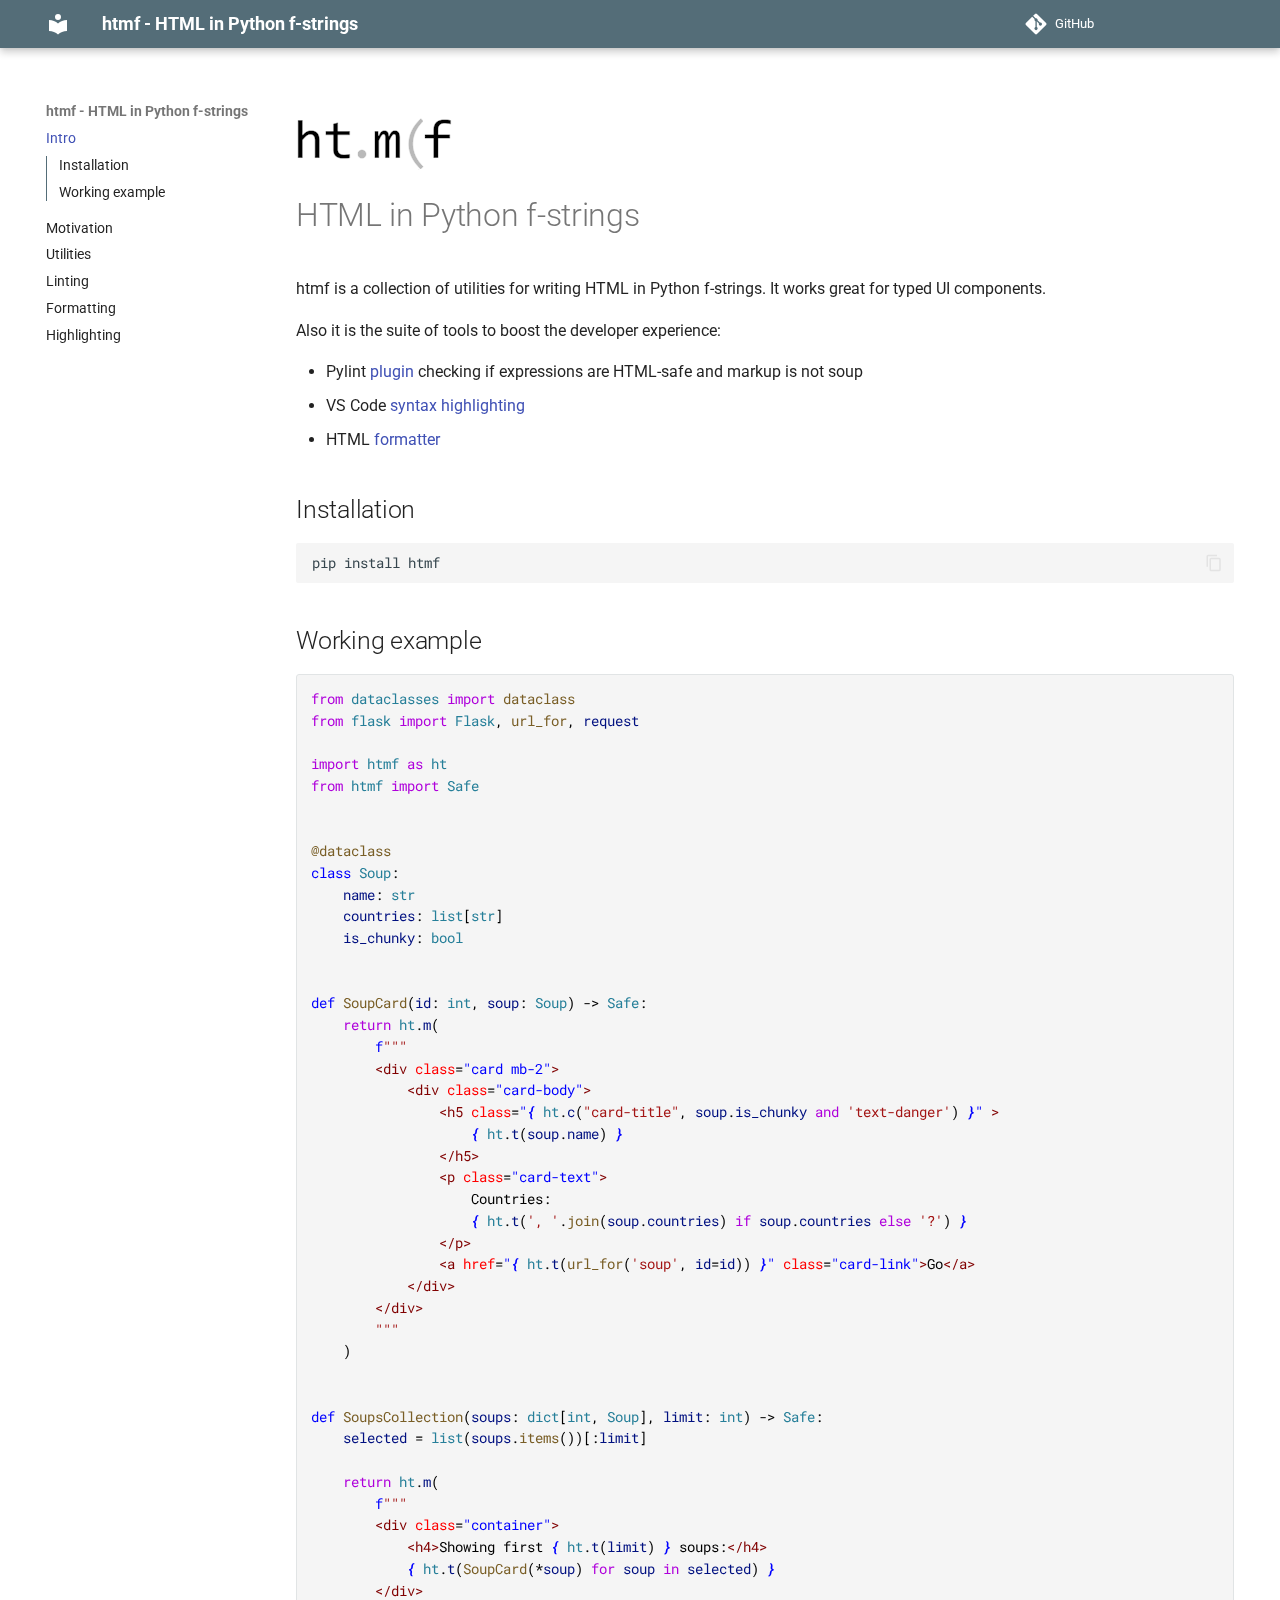
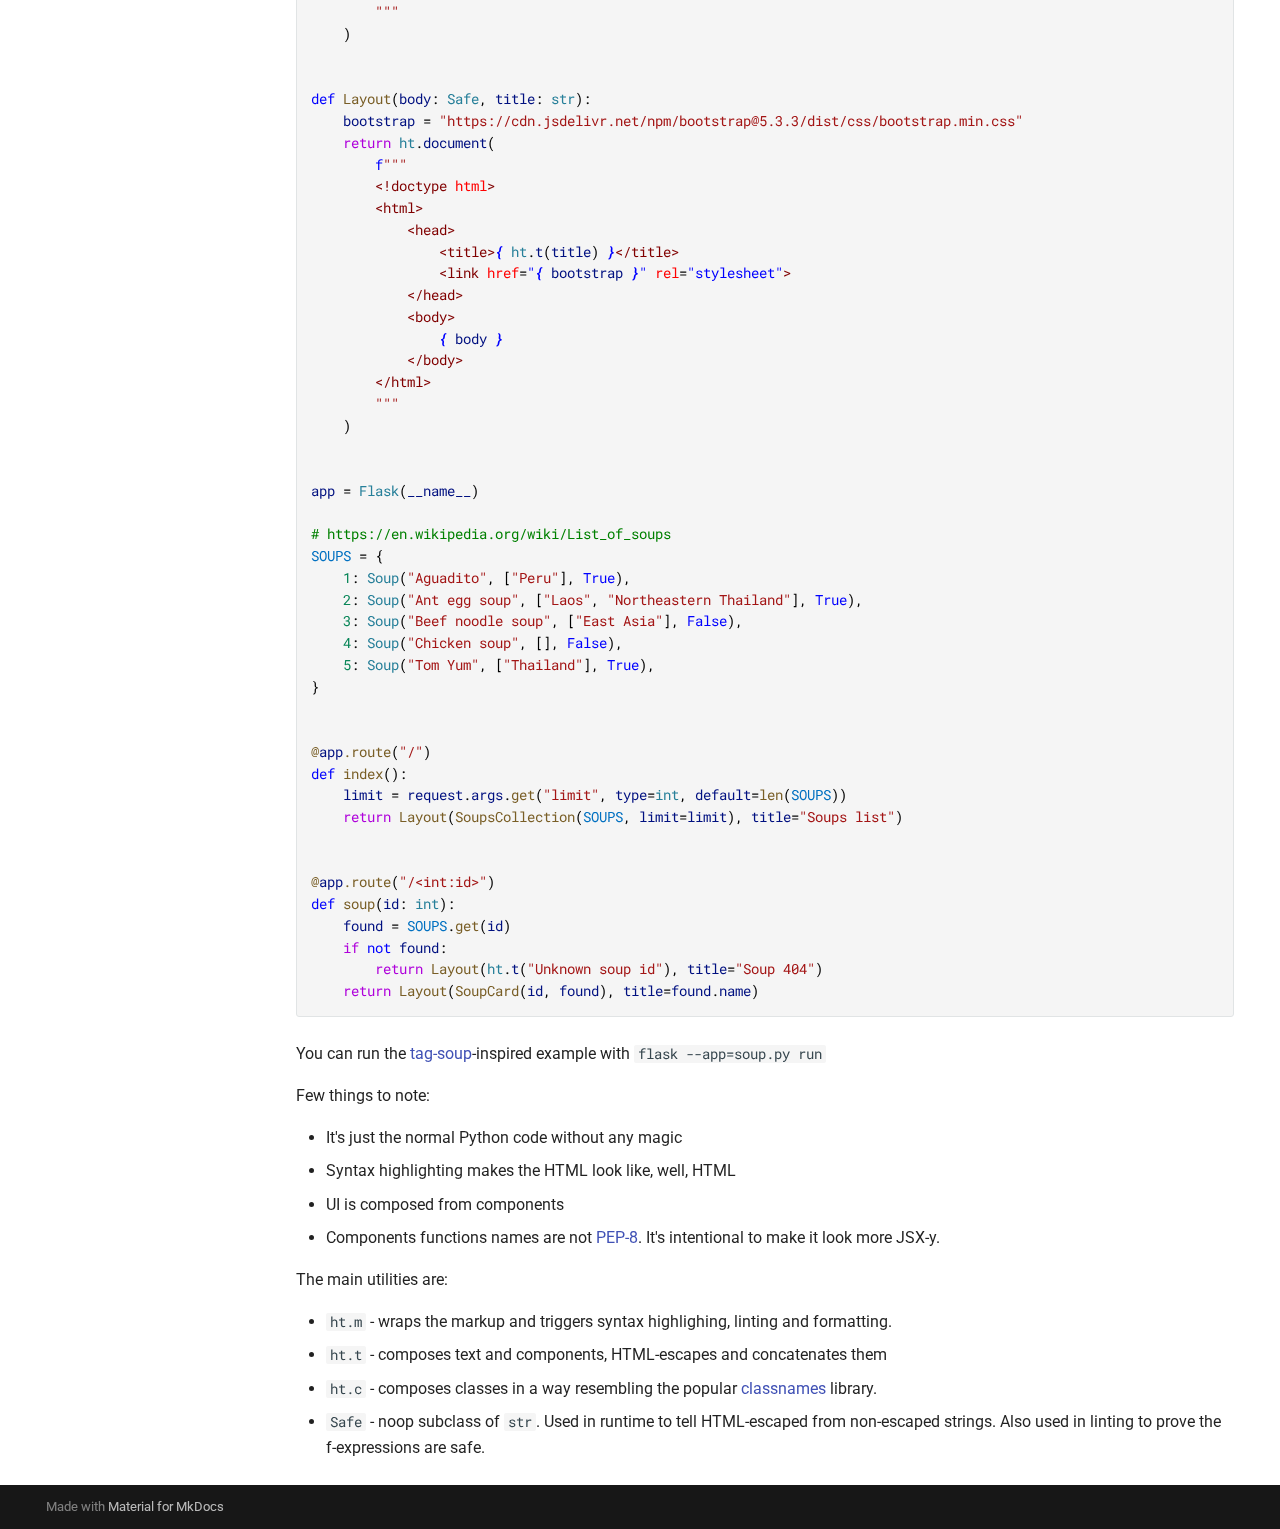
==== index.html @ 7e98bf58 "Deployed a7ae9cb with MkDocs version: 1.6.0" ====
<!doctype html>
<html lang="en" class="no-js">
  <head>
    
      <meta charset="utf-8">
      <meta name="viewport" content="width=device-width,initial-scale=1">
      
      
      
        <link rel="canonical" href="https://jkmnt.github.io/htmf/">
      
      
      
        <link rel="next" href="rant/">
      
      
      <link rel="icon" href="assets/images/favicon.png">
      <meta name="generator" content="mkdocs-1.6.0, mkdocs-material-9.5.31">
    
    
      
        <title>htmf - HTML in Python f-strings</title>
      
    
    
      <link rel="stylesheet" href="assets/stylesheets/main.3cba04c6.min.css">
      
        
        <link rel="stylesheet" href="assets/stylesheets/palette.06af60db.min.css">
      
      


    
    
      
    
    
      
        
        
        <link rel="preconnect" href="https://fonts.gstatic.com" crossorigin>
        <link rel="stylesheet" href="https://fonts.googleapis.com/css?family=Roboto:300,300i,400,400i,700,700i%7CRoboto+Mono:400,400i,700,700i&display=fallback">
        <style>:root{--md-text-font:"Roboto";--md-code-font:"Roboto Mono"}</style>
      
    
    
      <link rel="stylesheet" href="extra.css">
    
    <script>__md_scope=new URL(".",location),__md_hash=e=>[...e].reduce((e,_)=>(e<<5)-e+_.charCodeAt(0),0),__md_get=(e,_=localStorage,t=__md_scope)=>JSON.parse(_.getItem(t.pathname+"."+e)),__md_set=(e,_,t=localStorage,a=__md_scope)=>{try{t.setItem(a.pathname+"."+e,JSON.stringify(_))}catch(e){}}</script>
    
      

    
    
    
  </head>
  
  
    
    
    
    
    
    <body dir="ltr" data-md-color-scheme="default" data-md-color-primary="blue-grey" data-md-color-accent="indigo">
  
    
    <input class="md-toggle" data-md-toggle="drawer" type="checkbox" id="__drawer" autocomplete="off">
    <input class="md-toggle" data-md-toggle="search" type="checkbox" id="__search" autocomplete="off">
    <label class="md-overlay" for="__drawer"></label>
    <div data-md-component="skip">
      
        
        <a href="#html-in-python-f-strings" class="md-skip">
          Skip to content
        </a>
      
    </div>
    <div data-md-component="announce">
      
    </div>
    
    
      

  

<header class="md-header md-header--shadow" data-md-component="header">
  <nav class="md-header__inner md-grid" aria-label="Header">
    <a href="." title="htmf - HTML in Python f-strings" class="md-header__button md-logo" aria-label="htmf - HTML in Python f-strings" data-md-component="logo">
      
  
  <svg xmlns="http://www.w3.org/2000/svg" viewBox="0 0 24 24"><path d="M12 8a3 3 0 0 0 3-3 3 3 0 0 0-3-3 3 3 0 0 0-3 3 3 3 0 0 0 3 3m0 3.54C9.64 9.35 6.5 8 3 8v11c3.5 0 6.64 1.35 9 3.54 2.36-2.19 5.5-3.54 9-3.54V8c-3.5 0-6.64 1.35-9 3.54Z"/></svg>

    </a>
    <label class="md-header__button md-icon" for="__drawer">
      
      <svg xmlns="http://www.w3.org/2000/svg" viewBox="0 0 24 24"><path d="M3 6h18v2H3V6m0 5h18v2H3v-2m0 5h18v2H3v-2Z"/></svg>
    </label>
    <div class="md-header__title" data-md-component="header-title">
      <div class="md-header__ellipsis">
        <div class="md-header__topic">
          <span class="md-ellipsis">
            htmf - HTML in Python f-strings
          </span>
        </div>
        <div class="md-header__topic" data-md-component="header-topic">
          <span class="md-ellipsis">
            
              Intro
            
          </span>
        </div>
      </div>
    </div>
    
      
    
    
    
    
    
      <div class="md-header__source">
        <a href="https://github.com/jkmnt/htmf" title="Go to repository" class="md-source" data-md-component="source">
  <div class="md-source__icon md-icon">
    
    <svg xmlns="http://www.w3.org/2000/svg" viewBox="0 0 448 512"><!--! Font Awesome Free 6.6.0 by @fontawesome - https://fontawesome.com License - https://fontawesome.com/license/free (Icons: CC BY 4.0, Fonts: SIL OFL 1.1, Code: MIT License) Copyright 2024 Fonticons, Inc.--><path d="M439.55 236.05 244 40.45a28.87 28.87 0 0 0-40.81 0l-40.66 40.63 51.52 51.52c27.06-9.14 52.68 16.77 43.39 43.68l49.66 49.66c34.23-11.8 61.18 31 35.47 56.69-26.49 26.49-70.21-2.87-56-37.34L240.22 199v121.85c25.3 12.54 22.26 41.85 9.08 55a34.34 34.34 0 0 1-48.55 0c-17.57-17.6-11.07-46.91 11.25-56v-123c-20.8-8.51-24.6-30.74-18.64-45L142.57 101 8.45 235.14a28.86 28.86 0 0 0 0 40.81l195.61 195.6a28.86 28.86 0 0 0 40.8 0l194.69-194.69a28.86 28.86 0 0 0 0-40.81z"/></svg>
  </div>
  <div class="md-source__repository">
    GitHub
  </div>
</a>
      </div>
    
  </nav>
  
</header>
    
    <div class="md-container" data-md-component="container">
      
      
        
          
        
      
      <main class="md-main" data-md-component="main">
        <div class="md-main__inner md-grid">
          
            
              
              <div class="md-sidebar md-sidebar--primary" data-md-component="sidebar" data-md-type="navigation" >
                <div class="md-sidebar__scrollwrap">
                  <div class="md-sidebar__inner">
                    



  

<nav class="md-nav md-nav--primary md-nav--integrated" aria-label="Navigation" data-md-level="0">
  <label class="md-nav__title" for="__drawer">
    <a href="." title="htmf - HTML in Python f-strings" class="md-nav__button md-logo" aria-label="htmf - HTML in Python f-strings" data-md-component="logo">
      
  
  <svg xmlns="http://www.w3.org/2000/svg" viewBox="0 0 24 24"><path d="M12 8a3 3 0 0 0 3-3 3 3 0 0 0-3-3 3 3 0 0 0-3 3 3 3 0 0 0 3 3m0 3.54C9.64 9.35 6.5 8 3 8v11c3.5 0 6.64 1.35 9 3.54 2.36-2.19 5.5-3.54 9-3.54V8c-3.5 0-6.64 1.35-9 3.54Z"/></svg>

    </a>
    htmf - HTML in Python f-strings
  </label>
  
    <div class="md-nav__source">
      <a href="https://github.com/jkmnt/htmf" title="Go to repository" class="md-source" data-md-component="source">
  <div class="md-source__icon md-icon">
    
    <svg xmlns="http://www.w3.org/2000/svg" viewBox="0 0 448 512"><!--! Font Awesome Free 6.6.0 by @fontawesome - https://fontawesome.com License - https://fontawesome.com/license/free (Icons: CC BY 4.0, Fonts: SIL OFL 1.1, Code: MIT License) Copyright 2024 Fonticons, Inc.--><path d="M439.55 236.05 244 40.45a28.87 28.87 0 0 0-40.81 0l-40.66 40.63 51.52 51.52c27.06-9.14 52.68 16.77 43.39 43.68l49.66 49.66c34.23-11.8 61.18 31 35.47 56.69-26.49 26.49-70.21-2.87-56-37.34L240.22 199v121.85c25.3 12.54 22.26 41.85 9.08 55a34.34 34.34 0 0 1-48.55 0c-17.57-17.6-11.07-46.91 11.25-56v-123c-20.8-8.51-24.6-30.74-18.64-45L142.57 101 8.45 235.14a28.86 28.86 0 0 0 0 40.81l195.61 195.6a28.86 28.86 0 0 0 40.8 0l194.69-194.69a28.86 28.86 0 0 0 0-40.81z"/></svg>
  </div>
  <div class="md-source__repository">
    GitHub
  </div>
</a>
    </div>
  
  <ul class="md-nav__list" data-md-scrollfix>
    
      
      
  
  
    
  
  
  
    <li class="md-nav__item md-nav__item--active">
      
      <input class="md-nav__toggle md-toggle" type="checkbox" id="__toc">
      
      
        
      
      
        <label class="md-nav__link md-nav__link--active" for="__toc">
          
  
  <span class="md-ellipsis">
    Intro
  </span>
  

          <span class="md-nav__icon md-icon"></span>
        </label>
      
      <a href="." class="md-nav__link md-nav__link--active">
        
  
  <span class="md-ellipsis">
    Intro
  </span>
  

      </a>
      
        

<nav class="md-nav md-nav--secondary" aria-label="Table of contents">
  
  
  
    
  
  
    <label class="md-nav__title" for="__toc">
      <span class="md-nav__icon md-icon"></span>
      Table of contents
    </label>
    <ul class="md-nav__list" data-md-component="toc" data-md-scrollfix>
      
        <li class="md-nav__item">
  <a href="#installation" class="md-nav__link">
    <span class="md-ellipsis">
      Installation
    </span>
  </a>
  
</li>
      
        <li class="md-nav__item">
  <a href="#working-example" class="md-nav__link">
    <span class="md-ellipsis">
      Working example
    </span>
  </a>
  
</li>
      
    </ul>
  
</nav>
      
    </li>
  

    
      
      
  
  
  
  
    <li class="md-nav__item">
      <a href="rant/" class="md-nav__link">
        
  
  <span class="md-ellipsis">
    Motivation
  </span>
  

      </a>
    </li>
  

    
      
      
  
  
  
  
    <li class="md-nav__item">
      <a href="api/" class="md-nav__link">
        
  
  <span class="md-ellipsis">
    Utilities
  </span>
  

      </a>
    </li>
  

    
      
      
  
  
  
  
    <li class="md-nav__item">
      <a href="lint/" class="md-nav__link">
        
  
  <span class="md-ellipsis">
    Linting
  </span>
  

      </a>
    </li>
  

    
      
      
  
  
  
  
    <li class="md-nav__item">
      <a href="format/" class="md-nav__link">
        
  
  <span class="md-ellipsis">
    Formatting
  </span>
  

      </a>
    </li>
  

    
      
      
  
  
  
  
    <li class="md-nav__item">
      <a href="highlight/" class="md-nav__link">
        
  
  <span class="md-ellipsis">
    Highlighting
  </span>
  

      </a>
    </li>
  

    
  </ul>
</nav>
                  </div>
                </div>
              </div>
            
            
          
          
            <div class="md-content" data-md-component="content">
              <article class="md-content__inner md-typeset">
                
                  

  
  


<p><img alt="" src="logo_small.png" /></p>
<h1 id="html-in-python-f-strings">HTML in Python f-strings</h1>
<p>htmf is a collection of utilities for writing HTML in Python f-strings. It works great for typed UI components.</p>
<p>Also it is the suite of tools to boost the developer experience:</p>
<ul>
<li>Pylint <a href="lint/">plugin</a> checking if expressions are HTML-safe and markup is not soup</li>
<li>VS Code <a href="highlight/">syntax highlighting</a></li>
<li>HTML <a href="format/">formatter</a></li>
</ul>
<h2 id="installation">Installation</h2>
<div class="language-text copy highlight"><pre><span></span><code>pip install htmf
</code></pre></div>
<h2 id="working-example">Working example</h2>
<!--
from dataclasses import dataclass
from flask import Flask, url_for, request

import htmf as ht
from htmf import Safe


@dataclass
class Soup:
    name: str
    countries: list[str]
    is_chunky: bool


def SoupCard(id: int, soup: Soup) -> Safe:
    return ht.m(
        f"""
        <div class="card mb-2">
            <div class="card-body">
                <h5 class="{ ht.c("card-title", soup.is_chunky and 'text-danger') }" >
                    { ht.t(soup.name) }
                </h5>
                <p class="card-text">
                    Countries:
                    { ht.t(', '.join(soup.countries) if soup.countries else '?') }
                </p>
                <a href="{ ht.t(url_for('soup', id=id)) }" class="card-link">Go</a>
            </div>
        </div>
        """
    )


def SoupsCollection(soups: dict[int, Soup], limit: int) -> Safe:
    selected = list(soups.items())[:limit]

    return ht.m(
        f"""
        <div class="container">
            <h4>Showing first { ht.t(limit) } soups:</h4>
            { ht.t(SoupCard(*soup) for soup in selected) }
        </div>
        """
    )


def Layout(body: Safe, title: str):
    bootstrap = "https://cdn.jsdelivr.net/npm/bootstrap@5.3.3/dist/css/bootstrap.min.css"
    return ht.document(
        f"""
        <!doctype html>
        <html>
            <head>
                <title>{ ht.t(title) }</title>
                <link href="{ bootstrap }" rel="stylesheet">
            </head>
            <body>
                { body }
            </body>
        </html>
        """
    )


app = Flask(__name__)

# https://en.wikipedia.org/wiki/List_of_soups
SOUPS = {
    1: Soup("Aguadito", ["Peru"], True),
    2: Soup("Ant egg soup", ["Laos", "Northeastern Thailand"], True),
    3: Soup("Beef noodle soup", ["East Asia"], False),
    4: Soup("Chicken soup", [], False),
    5: Soup("Tom Yum", ["Thailand"], True),
}


@app.route("/")
def index():
    limit = request.args.get("limit", type=int, default=len(SOUPS))
    return Layout(SoupsCollection(SOUPS, limit=limit), title="Soups list")


@app.route("/<int:id>")
def soup(id: int):
    found = SOUPS.get(id)
    if not found:
        return Layout(ht.t("Unknown soup id"), title="Soup 404")
    return Layout(SoupCard(id, found), title=found.name)
     -->
<div class="htmf-code"><div><span style="color: #af00db;">from</span><span style="color: #000000;"> </span><span style="color: #267f99;">dataclasses</span><span style="color: #000000;"> </span><span style="color: #af00db;">import</span><span style="color: #000000;"> </span><span style="color: #795e26;">dataclass</span></div><div><span style="color: #af00db;">from</span><span style="color: #000000;"> </span><span style="color: #267f99;">flask</span><span style="color: #000000;"> </span><span style="color: #af00db;">import</span><span style="color: #000000;"> </span><span style="color: #267f99;">Flask</span><span style="color: #000000;">, </span><span style="color: #795e26;">url_for</span><span style="color: #000000;">, </span><span style="color: #001080;">request</span></div><br><div><span style="color: #af00db;">import</span><span style="color: #000000;"> </span><span style="color: #267f99;">htmf</span><span style="color: #000000;"> </span><span style="color: #af00db;">as</span><span style="color: #000000;"> </span><span style="color: #267f99;">ht</span></div><div><span style="color: #af00db;">from</span><span style="color: #000000;"> </span><span style="color: #267f99;">htmf</span><span style="color: #000000;"> </span><span style="color: #af00db;">import</span><span style="color: #000000;"> </span><span style="color: #267f99;">Safe</span></div><br><br><div><span style="color: #795e26;">@</span><span style="color: #795e26;">dataclass</span></div><div><span style="color: #0000ff;">class</span><span style="color: #000000;"> </span><span style="color: #267f99;">Soup</span><span style="color: #000000;">:</span></div><div><span style="color: #000000;">&nbsp; &nbsp; </span><span style="color: #001080;">name</span><span style="color: #000000;">: </span><span style="color: #267f99;">str</span></div><div><span style="color: #000000;">&nbsp; &nbsp; </span><span style="color: #001080;">countries</span><span style="color: #000000;">: </span><span style="color: #267f99;">list</span><span style="color: #000000;">[</span><span style="color: #267f99;">str</span><span style="color: #000000;">]</span></div><div><span style="color: #000000;">&nbsp; &nbsp; </span><span style="color: #001080;">is_chunky</span><span style="color: #000000;">: </span><span style="color: #267f99;">bool</span></div><br><br><div><span style="color: #0000ff;">def</span><span style="color: #000000;"> </span><span style="color: #795e26;">SoupCard</span><span style="color: #000000;">(</span><span style="color: #001080;">id</span><span style="color: #000000;">: </span><span style="color: #267f99;">int</span><span style="color: #000000;">, </span><span style="color: #001080;">soup</span><span style="color: #000000;">: </span><span style="color: #267f99;">Soup</span><span style="color: #000000;">) -&gt; </span><span style="color: #267f99;">Safe</span><span style="color: #000000;">:</span></div><div><span style="color: #000000;">&nbsp; &nbsp; </span><span style="color: #af00db;">return</span><span style="color: #000000;"> </span><span style="color: #267f99;">ht</span><span style="color: #000000;">.</span><span style="color: #001080;">m</span><span style="color: #000000;">(</span></div><div><span style="color: #000000;">&nbsp; &nbsp; &nbsp; &nbsp; </span><span style="color: #0000ff;">f</span><span style="color: #a31515;">"""</span></div><div><span style="color: #000000;">&nbsp; &nbsp; &nbsp; &nbsp; </span><span style="color: #800000;">&lt;div</span><span style="color: #000000;"> </span><span style="color: #ff0000;">class</span><span style="color: #000000;">=</span><span style="color: #0000ff;">"card mb-2"</span><span style="color: #800000;">&gt;</span></div><div><span style="color: #000000;">&nbsp; &nbsp; &nbsp; &nbsp; &nbsp; &nbsp; </span><span style="color: #800000;">&lt;div</span><span style="color: #000000;"> </span><span style="color: #ff0000;">class</span><span style="color: #000000;">=</span><span style="color: #0000ff;">"card-body"</span><span style="color: #800000;">&gt;</span></div><div><span style="color: #000000;">&nbsp; &nbsp; &nbsp; &nbsp; &nbsp; &nbsp; &nbsp; &nbsp; </span><span style="color: #800000;">&lt;h5</span><span style="color: #000000;"> </span><span style="color: #ff0000;">class</span><span style="color: #000000;">=</span><span style="color: #0000ff;">"</span><span style="color: #0000ff;font-style: italic;font-weight: bold;">{</span><span style="color: #000000;"> </span><span style="color: #267f99;">ht</span><span style="color: #000000;">.</span><span style="color: #001080;">c</span><span style="color: #000000;">(</span><span style="color: #a31515;">"card-title"</span><span style="color: #000000;">, </span><span style="color: #001080;">soup</span><span style="color: #000000;">.</span><span style="color: #001080;">is_chunky</span><span style="color: #000000;"> </span><span style="color: #af00db;">and</span><span style="color: #000000;"> </span><span style="color: #a31515;">'text-danger'</span><span style="color: #000000;">) </span><span style="color: #0000ff;font-style: italic;font-weight: bold;">}</span><span style="color: #0000ff;">"</span><span style="color: #000000;"> </span><span style="color: #800000;">&gt;</span></div><div><span style="color: #000000;">&nbsp; &nbsp; &nbsp; &nbsp; &nbsp; &nbsp; &nbsp; &nbsp; &nbsp; &nbsp; </span><span style="color: #0000ff;font-style: italic;font-weight: bold;">{</span><span style="color: #000000;"> </span><span style="color: #267f99;">ht</span><span style="color: #000000;">.</span><span style="color: #001080;">t</span><span style="color: #000000;">(</span><span style="color: #001080;">soup</span><span style="color: #000000;">.</span><span style="color: #001080;">name</span><span style="color: #000000;">) </span><span style="color: #0000ff;font-style: italic;font-weight: bold;">}</span></div><div><span style="color: #000000;">&nbsp; &nbsp; &nbsp; &nbsp; &nbsp; &nbsp; &nbsp; &nbsp; </span><span style="color: #800000;">&lt;/h5&gt;</span></div><div><span style="color: #000000;">&nbsp; &nbsp; &nbsp; &nbsp; &nbsp; &nbsp; &nbsp; &nbsp; </span><span style="color: #800000;">&lt;p</span><span style="color: #000000;"> </span><span style="color: #ff0000;">class</span><span style="color: #000000;">=</span><span style="color: #0000ff;">"card-text"</span><span style="color: #800000;">&gt;</span></div><div><span style="color: #000000;">&nbsp; &nbsp; &nbsp; &nbsp; &nbsp; &nbsp; &nbsp; &nbsp; &nbsp; &nbsp; Countries:</span></div><div><span style="color: #000000;">&nbsp; &nbsp; &nbsp; &nbsp; &nbsp; &nbsp; &nbsp; &nbsp; &nbsp; &nbsp; </span><span style="color: #0000ff;font-style: italic;font-weight: bold;">{</span><span style="color: #000000;"> </span><span style="color: #267f99;">ht</span><span style="color: #000000;">.</span><span style="color: #001080;">t</span><span style="color: #000000;">(</span><span style="color: #a31515;">', '</span><span style="color: #000000;">.</span><span style="color: #795e26;">join</span><span style="color: #000000;">(</span><span style="color: #001080;">soup</span><span style="color: #000000;">.</span><span style="color: #001080;">countries</span><span style="color: #000000;">) </span><span style="color: #af00db;">if</span><span style="color: #000000;"> </span><span style="color: #001080;">soup</span><span style="color: #000000;">.</span><span style="color: #001080;">countries</span><span style="color: #000000;"> </span><span style="color: #af00db;">else</span><span style="color: #000000;"> </span><span style="color: #a31515;">'?'</span><span style="color: #000000;">) </span><span style="color: #0000ff;font-style: italic;font-weight: bold;">}</span></div><div><span style="color: #000000;">&nbsp; &nbsp; &nbsp; &nbsp; &nbsp; &nbsp; &nbsp; &nbsp; </span><span style="color: #800000;">&lt;/p&gt;</span></div><div><span style="color: #000000;">&nbsp; &nbsp; &nbsp; &nbsp; &nbsp; &nbsp; &nbsp; &nbsp; </span><span style="color: #800000;">&lt;a</span><span style="color: #000000;"> </span><span style="color: #ff0000;">href</span><span style="color: #000000;">=</span><span style="color: #0000ff;">"</span><span style="color: #0000ff;font-style: italic;font-weight: bold;">{</span><span style="color: #000000;"> </span><span style="color: #267f99;">ht</span><span style="color: #000000;">.</span><span style="color: #001080;">t</span><span style="color: #000000;">(</span><span style="color: #795e26;">url_for</span><span style="color: #000000;">(</span><span style="color: #a31515;">'soup'</span><span style="color: #000000;">, </span><span style="color: #001080;">id</span><span style="color: #000000;">=</span><span style="color: #001080;">id</span><span style="color: #000000;">)) </span><span style="color: #0000ff;font-style: italic;font-weight: bold;">}</span><span style="color: #0000ff;">"</span><span style="color: #000000;"> </span><span style="color: #ff0000;">class</span><span style="color: #000000;">=</span><span style="color: #0000ff;">"card-link"</span><span style="color: #800000;">&gt;</span><span style="color: #000000;">Go</span><span style="color: #800000;">&lt;/a&gt;</span></div><div><span style="color: #000000;">&nbsp; &nbsp; &nbsp; &nbsp; &nbsp; &nbsp; </span><span style="color: #800000;">&lt;/div&gt;</span></div><div><span style="color: #000000;">&nbsp; &nbsp; &nbsp; &nbsp; </span><span style="color: #800000;">&lt;/div&gt;</span></div><div><span style="color: #000000;">&nbsp; &nbsp; &nbsp; &nbsp; </span><span style="color: #a31515;">"""</span></div><div><span style="color: #000000;">&nbsp; &nbsp; )</span></div><br><br><div><span style="color: #0000ff;">def</span><span style="color: #000000;"> </span><span style="color: #795e26;">SoupsCollection</span><span style="color: #000000;">(</span><span style="color: #001080;">soups</span><span style="color: #000000;">: </span><span style="color: #267f99;">dict</span><span style="color: #000000;">[</span><span style="color: #267f99;">int</span><span style="color: #000000;">, </span><span style="color: #267f99;">Soup</span><span style="color: #000000;">], </span><span style="color: #001080;">limit</span><span style="color: #000000;">: </span><span style="color: #267f99;">int</span><span style="color: #000000;">) -&gt; </span><span style="color: #267f99;">Safe</span><span style="color: #000000;">:</span></div><div><span style="color: #000000;">&nbsp; &nbsp; </span><span style="color: #001080;">selected</span><span style="color: #000000;"> = </span><span style="color: #267f99;">list</span><span style="color: #000000;">(</span><span style="color: #001080;">soups</span><span style="color: #000000;">.</span><span style="color: #795e26;">items</span><span style="color: #000000;">())[:</span><span style="color: #001080;">limit</span><span style="color: #000000;">]</span></div><br><div><span style="color: #000000;">&nbsp; &nbsp; </span><span style="color: #af00db;">return</span><span style="color: #000000;"> </span><span style="color: #267f99;">ht</span><span style="color: #000000;">.</span><span style="color: #001080;">m</span><span style="color: #000000;">(</span></div><div><span style="color: #000000;">&nbsp; &nbsp; &nbsp; &nbsp; </span><span style="color: #0000ff;">f</span><span style="color: #a31515;">"""</span></div><div><span style="color: #000000;">&nbsp; &nbsp; &nbsp; &nbsp; </span><span style="color: #800000;">&lt;div</span><span style="color: #000000;"> </span><span style="color: #ff0000;">class</span><span style="color: #000000;">=</span><span style="color: #0000ff;">"container"</span><span style="color: #800000;">&gt;</span></div><div><span style="color: #000000;">&nbsp; &nbsp; &nbsp; &nbsp; &nbsp; &nbsp; </span><span style="color: #800000;">&lt;h4&gt;</span><span style="color: #000000;">Showing first </span><span style="color: #0000ff;font-style: italic;font-weight: bold;">{</span><span style="color: #000000;"> </span><span style="color: #267f99;">ht</span><span style="color: #000000;">.</span><span style="color: #001080;">t</span><span style="color: #000000;">(</span><span style="color: #001080;">limit</span><span style="color: #000000;">) </span><span style="color: #0000ff;font-style: italic;font-weight: bold;">}</span><span style="color: #000000;"> soups:</span><span style="color: #800000;">&lt;/h4&gt;</span></div><div><span style="color: #000000;">&nbsp; &nbsp; &nbsp; &nbsp; &nbsp; &nbsp; </span><span style="color: #0000ff;font-style: italic;font-weight: bold;">{</span><span style="color: #000000;"> </span><span style="color: #267f99;">ht</span><span style="color: #000000;">.</span><span style="color: #001080;">t</span><span style="color: #000000;">(</span><span style="color: #795e26;">SoupCard</span><span style="color: #000000;">(*</span><span style="color: #001080;">soup</span><span style="color: #000000;">) </span><span style="color: #af00db;">for</span><span style="color: #000000;"> </span><span style="color: #001080;">soup</span><span style="color: #000000;"> </span><span style="color: #af00db;">in</span><span style="color: #000000;"> </span><span style="color: #001080;">selected</span><span style="color: #000000;">) </span><span style="color: #0000ff;font-style: italic;font-weight: bold;">}</span></div><div><span style="color: #000000;">&nbsp; &nbsp; &nbsp; &nbsp; </span><span style="color: #800000;">&lt;/div&gt;</span></div><div><span style="color: #000000;">&nbsp; &nbsp; &nbsp; &nbsp; </span><span style="color: #a31515;">"""</span></div><div><span style="color: #000000;">&nbsp; &nbsp; )</span></div><br><br><div><span style="color: #0000ff;">def</span><span style="color: #000000;"> </span><span style="color: #795e26;">Layout</span><span style="color: #000000;">(</span><span style="color: #001080;">body</span><span style="color: #000000;">: </span><span style="color: #267f99;">Safe</span><span style="color: #000000;">, </span><span style="color: #001080;">title</span><span style="color: #000000;">: </span><span style="color: #267f99;">str</span><span style="color: #000000;">):</span></div><div><span style="color: #000000;">&nbsp; &nbsp; </span><span style="color: #001080;">bootstrap</span><span style="color: #000000;"> = </span><span style="color: #a31515;">"https://cdn.jsdelivr.net/npm/bootstrap@5.3.3/dist/css/bootstrap.min.css"</span></div><div><span style="color: #000000;">&nbsp; &nbsp; </span><span style="color: #af00db;">return</span><span style="color: #000000;"> </span><span style="color: #267f99;">ht</span><span style="color: #000000;">.</span><span style="color: #001080;">document</span><span style="color: #000000;">(</span></div><div><span style="color: #000000;">&nbsp; &nbsp; &nbsp; &nbsp; </span><span style="color: #0000ff;">f</span><span style="color: #a31515;">"""</span></div><div><span style="color: #000000;">&nbsp; &nbsp; &nbsp; &nbsp; </span><span style="color: #800000;">&lt;!doctype</span><span style="color: #000000;"> </span><span style="color: #ff0000;">html</span><span style="color: #800000;">&gt;</span></div><div><span style="color: #000000;">&nbsp; &nbsp; &nbsp; &nbsp; </span><span style="color: #800000;">&lt;html&gt;</span></div><div><span style="color: #000000;">&nbsp; &nbsp; &nbsp; &nbsp; &nbsp; &nbsp; </span><span style="color: #800000;">&lt;head&gt;</span></div><div><span style="color: #000000;">&nbsp; &nbsp; &nbsp; &nbsp; &nbsp; &nbsp; &nbsp; &nbsp; </span><span style="color: #800000;">&lt;title&gt;</span><span style="color: #0000ff;font-style: italic;font-weight: bold;">{</span><span style="color: #000000;"> </span><span style="color: #267f99;">ht</span><span style="color: #000000;">.</span><span style="color: #001080;">t</span><span style="color: #000000;">(</span><span style="color: #001080;">title</span><span style="color: #000000;">) </span><span style="color: #0000ff;font-style: italic;font-weight: bold;">}</span><span style="color: #800000;">&lt;/title&gt;</span></div><div><span style="color: #000000;">&nbsp; &nbsp; &nbsp; &nbsp; &nbsp; &nbsp; &nbsp; &nbsp; </span><span style="color: #800000;">&lt;link</span><span style="color: #000000;"> </span><span style="color: #ff0000;">href</span><span style="color: #000000;">=</span><span style="color: #0000ff;">"</span><span style="color: #0000ff;font-style: italic;font-weight: bold;">{</span><span style="color: #000000;"> </span><span style="color: #001080;">bootstrap</span><span style="color: #000000;"> </span><span style="color: #0000ff;font-style: italic;font-weight: bold;">}</span><span style="color: #0000ff;">"</span><span style="color: #000000;"> </span><span style="color: #ff0000;">rel</span><span style="color: #000000;">=</span><span style="color: #0000ff;">"stylesheet"</span><span style="color: #800000;">&gt;</span></div><div><span style="color: #000000;">&nbsp; &nbsp; &nbsp; &nbsp; &nbsp; &nbsp; </span><span style="color: #800000;">&lt;/head&gt;</span></div><div><span style="color: #000000;">&nbsp; &nbsp; &nbsp; &nbsp; &nbsp; &nbsp; </span><span style="color: #800000;">&lt;body&gt;</span></div><div><span style="color: #000000;">&nbsp; &nbsp; &nbsp; &nbsp; &nbsp; &nbsp; &nbsp; &nbsp; </span><span style="color: #0000ff;font-style: italic;font-weight: bold;">{</span><span style="color: #000000;"> </span><span style="color: #001080;">body</span><span style="color: #000000;"> </span><span style="color: #0000ff;font-style: italic;font-weight: bold;">}</span></div><div><span style="color: #000000;">&nbsp; &nbsp; &nbsp; &nbsp; &nbsp; &nbsp; </span><span style="color: #800000;">&lt;/body&gt;</span></div><div><span style="color: #000000;">&nbsp; &nbsp; &nbsp; &nbsp; </span><span style="color: #800000;">&lt;/html&gt;</span></div><div><span style="color: #000000;">&nbsp; &nbsp; &nbsp; &nbsp; </span><span style="color: #a31515;">"""</span></div><div><span style="color: #000000;">&nbsp; &nbsp; )</span></div><br><br><div><span style="color: #001080;">app</span><span style="color: #000000;"> = </span><span style="color: #267f99;">Flask</span><span style="color: #000000;">(</span><span style="color: #001080;">__name__</span><span style="color: #000000;">)</span></div><br><div><span style="color: #008000;"># https://en.wikipedia.org/wiki/List_of_soups</span></div><div><span style="color: #0070c1;">SOUPS</span><span style="color: #000000;"> = {</span></div><div><span style="color: #000000;">&nbsp; &nbsp; </span><span style="color: #098658;">1</span><span style="color: #000000;">: </span><span style="color: #267f99;">Soup</span><span style="color: #000000;">(</span><span style="color: #a31515;">"Aguadito"</span><span style="color: #000000;">, [</span><span style="color: #a31515;">"Peru"</span><span style="color: #000000;">], </span><span style="color: #0000ff;">True</span><span style="color: #000000;">),</span></div><div><span style="color: #000000;">&nbsp; &nbsp; </span><span style="color: #098658;">2</span><span style="color: #000000;">: </span><span style="color: #267f99;">Soup</span><span style="color: #000000;">(</span><span style="color: #a31515;">"Ant egg soup"</span><span style="color: #000000;">, [</span><span style="color: #a31515;">"Laos"</span><span style="color: #000000;">, </span><span style="color: #a31515;">"Northeastern Thailand"</span><span style="color: #000000;">], </span><span style="color: #0000ff;">True</span><span style="color: #000000;">),</span></div><div><span style="color: #000000;">&nbsp; &nbsp; </span><span style="color: #098658;">3</span><span style="color: #000000;">: </span><span style="color: #267f99;">Soup</span><span style="color: #000000;">(</span><span style="color: #a31515;">"Beef noodle soup"</span><span style="color: #000000;">, [</span><span style="color: #a31515;">"East Asia"</span><span style="color: #000000;">], </span><span style="color: #0000ff;">False</span><span style="color: #000000;">),</span></div><div><span style="color: #000000;">&nbsp; &nbsp; </span><span style="color: #098658;">4</span><span style="color: #000000;">: </span><span style="color: #267f99;">Soup</span><span style="color: #000000;">(</span><span style="color: #a31515;">"Chicken soup"</span><span style="color: #000000;">, [], </span><span style="color: #0000ff;">False</span><span style="color: #000000;">),</span></div><div><span style="color: #000000;">&nbsp; &nbsp; </span><span style="color: #098658;">5</span><span style="color: #000000;">: </span><span style="color: #267f99;">Soup</span><span style="color: #000000;">(</span><span style="color: #a31515;">"Tom Yum"</span><span style="color: #000000;">, [</span><span style="color: #a31515;">"Thailand"</span><span style="color: #000000;">], </span><span style="color: #0000ff;">True</span><span style="color: #000000;">),</span></div><div><span style="color: #000000;">}</span></div><br><br><div><span style="color: #795e26;">@</span><span style="color: #001080;">app</span><span style="color: #795e26;">.</span><span style="color: #795e26;">route</span><span style="color: #000000;">(</span><span style="color: #a31515;">"/"</span><span style="color: #000000;">)</span></div><div><span style="color: #0000ff;">def</span><span style="color: #000000;"> </span><span style="color: #795e26;">index</span><span style="color: #000000;">():</span></div><div><span style="color: #000000;">&nbsp; &nbsp; </span><span style="color: #001080;">limit</span><span style="color: #000000;"> = </span><span style="color: #001080;">request</span><span style="color: #000000;">.</span><span style="color: #001080;">args</span><span style="color: #000000;">.</span><span style="color: #795e26;">get</span><span style="color: #000000;">(</span><span style="color: #a31515;">"limit"</span><span style="color: #000000;">, </span><span style="color: #001080;">type</span><span style="color: #000000;">=</span><span style="color: #267f99;">int</span><span style="color: #000000;">, </span><span style="color: #001080;">default</span><span style="color: #000000;">=</span><span style="color: #795e26;">len</span><span style="color: #000000;">(</span><span style="color: #0070c1;">SOUPS</span><span style="color: #000000;">))</span></div><div><span style="color: #000000;">&nbsp; &nbsp; </span><span style="color: #af00db;">return</span><span style="color: #000000;"> </span><span style="color: #795e26;">Layout</span><span style="color: #000000;">(</span><span style="color: #795e26;">SoupsCollection</span><span style="color: #000000;">(</span><span style="color: #0070c1;">SOUPS</span><span style="color: #000000;">, </span><span style="color: #001080;">limit</span><span style="color: #000000;">=</span><span style="color: #001080;">limit</span><span style="color: #000000;">), </span><span style="color: #001080;">title</span><span style="color: #000000;">=</span><span style="color: #a31515;">"Soups list"</span><span style="color: #000000;">)</span></div><br><br><div><span style="color: #795e26;">@</span><span style="color: #001080;">app</span><span style="color: #795e26;">.</span><span style="color: #795e26;">route</span><span style="color: #000000;">(</span><span style="color: #a31515;">"/&lt;int:id&gt;"</span><span style="color: #000000;">)</span></div><div><span style="color: #0000ff;">def</span><span style="color: #000000;"> </span><span style="color: #795e26;">soup</span><span style="color: #000000;">(</span><span style="color: #001080;">id</span><span style="color: #000000;">: </span><span style="color: #267f99;">int</span><span style="color: #000000;">):</span></div><div><span style="color: #000000;">&nbsp; &nbsp; </span><span style="color: #001080;">found</span><span style="color: #000000;"> = </span><span style="color: #0070c1;">SOUPS</span><span style="color: #000000;">.</span><span style="color: #795e26;">get</span><span style="color: #000000;">(</span><span style="color: #001080;">id</span><span style="color: #000000;">)</span></div><div><span style="color: #000000;">&nbsp; &nbsp; </span><span style="color: #af00db;">if</span><span style="color: #000000;"> </span><span style="color: #0000ff;">not</span><span style="color: #000000;"> </span><span style="color: #001080;">found</span><span style="color: #000000;">:</span></div><div><span style="color: #000000;">&nbsp; &nbsp; &nbsp; &nbsp; </span><span style="color: #af00db;">return</span><span style="color: #000000;"> </span><span style="color: #795e26;">Layout</span><span style="color: #000000;">(</span><span style="color: #267f99;">ht</span><span style="color: #000000;">.</span><span style="color: #001080;">t</span><span style="color: #000000;">(</span><span style="color: #a31515;">"Unknown soup id"</span><span style="color: #000000;">), </span><span style="color: #001080;">title</span><span style="color: #000000;">=</span><span style="color: #a31515;">"Soup 404"</span><span style="color: #000000;">)</span></div><div><span style="color: #000000;">&nbsp; &nbsp; </span><span style="color: #af00db;">return</span><span style="color: #000000;"> </span><span style="color: #795e26;">Layout</span><span style="color: #000000;">(</span><span style="color: #795e26;">SoupCard</span><span style="color: #000000;">(</span><span style="color: #001080;">id</span><span style="color: #000000;">, </span><span style="color: #001080;">found</span><span style="color: #000000;">), </span><span style="color: #001080;">title</span><span style="color: #000000;">=</span><span style="color: #001080;">found</span><span style="color: #000000;">.</span><span style="color: #001080;">name</span><span style="color: #000000;">)</span></div></div>

<p>You can run the <a href="https://en.wikipedia.org/wiki/Tag_soup">tag-soup</a>-inspired example with <code>flask --app=soup.py run</code></p>
<p>Few things to note:</p>
<ul>
<li>It's just the normal Python code without any magic</li>
<li>Syntax highlighting makes the HTML look like, well, HTML</li>
<li>UI is composed from components</li>
<li>Components functions names are not <a href="https://peps.python.org/pep-0008/">PEP-8</a>. It's intentional to make it look more JSX-y.</li>
</ul>
<p>The main utilities are:</p>
<ul>
<li><code>ht.m</code> - wraps the markup and triggers syntax highlighing, linting and formatting.</li>
<li><code>ht.t</code> - composes text and components, HTML-escapes and concatenates them</li>
<li><code>ht.c</code> - composes classes in a way resembling the popular <a href="https://www.npmjs.com/package/classnames">classnames</a> library.</li>
<li><code>Safe</code> - noop subclass of <code>str</code>. Used in runtime to tell HTML-escaped from non-escaped strings. Also used in linting to prove the f-expressions are safe.</li>
</ul>
<!--
## What's next ?

- Read the [motivation](rant.md) if you think the template languages are the best all-around solution
- Learn the (minimal) [utilities API](api.md)
- Setup VS Code [syntax highlighing](highlight.md)
- Add the [linting](lint.md) to write HTML with the confidence
- Use the [formatter](format.md) to format the HTML and make the git diffs less noisy -->












                
              </article>
            </div>
          
          
<script>var target=document.getElementById(location.hash.slice(1));target&&target.name&&(target.checked=target.name.startsWith("__tabbed_"))</script>
        </div>
        
      </main>
      
        <footer class="md-footer">
  
  <div class="md-footer-meta md-typeset">
    <div class="md-footer-meta__inner md-grid">
      <div class="md-copyright">
  
  
    Made with
    <a href="https://squidfunk.github.io/mkdocs-material/" target="_blank" rel="noopener">
      Material for MkDocs
    </a>
  
</div>
      
    </div>
  </div>
</footer>
      
    </div>
    <div class="md-dialog" data-md-component="dialog">
      <div class="md-dialog__inner md-typeset"></div>
    </div>
    
    
    <script id="__config" type="application/json">{"base": ".", "features": ["toc.integrate"], "search": "assets/javascripts/workers/search.b8dbb3d2.min.js", "translations": {"clipboard.copied": "Copied to clipboard", "clipboard.copy": "Copy to clipboard", "search.result.more.one": "1 more on this page", "search.result.more.other": "# more on this page", "search.result.none": "No matching documents", "search.result.one": "1 matching document", "search.result.other": "# matching documents", "search.result.placeholder": "Type to start searching", "search.result.term.missing": "Missing", "select.version": "Select version"}}</script>
    
    
      <script src="assets/javascripts/bundle.fe8b6f2b.min.js"></script>
      
    
  </body>
</html>
---- assets/stylesheets/main.3cba04c6.min.css ----
@charset "UTF-8";html{-webkit-text-size-adjust:none;-moz-text-size-adjust:none;text-size-adjust:none;box-sizing:border-box}*,:after,:before{box-sizing:inherit}@media (prefers-reduced-motion){*,:after,:before{transition:none!important}}body{margin:0}a,button,input,label{-webkit-tap-highlight-color:transparent}a{color:inherit;text-decoration:none}hr{border:0;box-sizing:initial;display:block;height:.05rem;overflow:visible;padding:0}small{font-size:80%}sub,sup{line-height:1em}img{border-style:none}table{border-collapse:initial;border-spacing:0}td,th{font-weight:400;vertical-align:top}button{background:#0000;border:0;font-family:inherit;font-size:inherit;margin:0;padding:0}input{border:0;outline:none}:root{--md-primary-fg-color:#4051b5;--md-primary-fg-color--light:#5d6cc0;--md-primary-fg-color--dark:#303fa1;--md-primary-bg-color:#fff;--md-primary-bg-color--light:#ffffffb3;--md-accent-fg-color:#526cfe;--md-accent-fg-color--transparent:#526cfe1a;--md-accent-bg-color:#fff;--md-accent-bg-color--light:#ffffffb3}[data-md-color-scheme=default]{color-scheme:light}[data-md-color-scheme=default] img[src$="#gh-dark-mode-only"],[data-md-color-scheme=default] img[src$="#only-dark"]{display:none}:root,[data-md-color-scheme=default]{--md-hue:225deg;--md-default-fg-color:#000000de;--md-default-fg-color--light:#0000008a;--md-default-fg-color--lighter:#00000052;--md-default-fg-color--lightest:#00000012;--md-default-bg-color:#fff;--md-default-bg-color--light:#ffffffb3;--md-default-bg-color--lighter:#ffffff4d;--md-default-bg-color--lightest:#ffffff1f;--md-code-fg-color:#36464e;--md-code-bg-color:#f5f5f5;--md-code-hl-color:#4287ff;--md-code-hl-color--light:#4287ff1a;--md-code-hl-number-color:#d52a2a;--md-code-hl-special-color:#db1457;--md-code-hl-function-color:#a846b9;--md-code-hl-constant-color:#6e59d9;--md-code-hl-keyword-color:#3f6ec6;--md-code-hl-string-color:#1c7d4d;--md-code-hl-name-color:var(--md-code-fg-color);--md-code-hl-operator-color:var(--md-default-fg-color--light);--md-code-hl-punctuation-color:var(--md-default-fg-color--light);--md-code-hl-comment-color:var(--md-default-fg-color--light);--md-code-hl-generic-color:var(--md-default-fg-color--light);--md-code-hl-variable-color:var(--md-default-fg-color--light);--md-typeset-color:var(--md-default-fg-color);--md-typeset-a-color:var(--md-primary-fg-color);--md-typeset-del-color:#f5503d26;--md-typeset-ins-color:#0bd57026;--md-typeset-kbd-color:#fafafa;--md-typeset-kbd-accent-color:#fff;--md-typeset-kbd-border-color:#b8b8b8;--md-typeset-mark-color:#ffff0080;--md-typeset-table-color:#0000001f;--md-typeset-table-color--light:rgba(0,0,0,.035);--md-admonition-fg-color:var(--md-default-fg-color);--md-admonition-bg-color:var(--md-default-bg-color);--md-warning-fg-color:#000000de;--md-warning-bg-color:#ff9;--md-footer-fg-color:#fff;--md-footer-fg-color--light:#ffffffb3;--md-footer-fg-color--lighter:#ffffff73;--md-footer-bg-color:#000000de;--md-footer-bg-color--dark:#00000052;--md-shadow-z1:0 0.2rem 0.5rem #0000000d,0 0 0.05rem #0000001a;--md-shadow-z2:0 0.2rem 0.5rem #0000001a,0 0 0.05rem #00000040;--md-shadow-z3:0 0.2rem 0.5rem #0003,0 0 0.05rem #00000059}.md-icon svg{fill:currentcolor;display:block;height:1.2rem;width:1.2rem}body{-webkit-font-smoothing:antialiased;-moz-osx-font-smoothing:grayscale;--md-text-font-family:var(--md-text-font,_),-apple-system,BlinkMacSystemFont,Helvetica,Arial,sans-serif;--md-code-font-family:var(--md-code-font,_),SFMono-Regular,Consolas,Menlo,monospace}aside,body,input{font-feature-settings:"kern","liga";color:var(--md-typeset-color);font-family:var(--md-text-font-family)}code,kbd,pre{font-feature-settings:"kern";font-family:var(--md-code-font-family)}:root{--md-typeset-table-sort-icon:url('data:image/svg+xml;charset=utf-8,<svg xmlns="http://www.w3.org/2000/svg" viewBox="0 0 24 24"><path d="m18 21-4-4h3V7h-3l4-4 4 4h-3v10h3M2 19v-2h10v2M2 13v-2h7v2M2 7V5h4v2H2Z"/></svg>');--md-typeset-table-sort-icon--asc:url('data:image/svg+xml;charset=utf-8,<svg xmlns="http://www.w3.org/2000/svg" viewBox="0 0 24 24"><path d="M19 17h3l-4 4-4-4h3V3h2M2 17h10v2H2M6 5v2H2V5m0 6h7v2H2v-2Z"/></svg>');--md-typeset-table-sort-icon--desc:url('data:image/svg+xml;charset=utf-8,<svg xmlns="http://www.w3.org/2000/svg" viewBox="0 0 24 24"><path d="M19 7h3l-4-4-4 4h3v14h2M2 17h10v2H2M6 5v2H2V5m0 6h7v2H2v-2Z"/></svg>')}.md-typeset{-webkit-print-color-adjust:exact;color-adjust:exact;font-size:.8rem;line-height:1.6}@media print{.md-typeset{font-size:.68rem}}.md-typeset blockquote,.md-typeset dl,.md-typeset figure,.md-typeset ol,.md-typeset pre,.md-typeset ul{margin-bottom:1em;margin-top:1em}.md-typeset h1{color:var(--md-default-fg-color--light);font-size:2em;line-height:1.3;margin:0 0 1.25em}.md-typeset h1,.md-typeset h2{font-weight:300;letter-spacing:-.01em}.md-typeset h2{font-size:1.5625em;line-height:1.4;margin:1.6em 0 .64em}.md-typeset h3{font-size:1.25em;font-weight:400;letter-spacing:-.01em;line-height:1.5;margin:1.6em 0 .8em}.md-typeset h2+h3{margin-top:.8em}.md-typeset h4{font-weight:700;letter-spacing:-.01em;margin:1em 0}.md-typeset h5,.md-typeset h6{color:var(--md-default-fg-color--light);font-size:.8em;font-weight:700;letter-spacing:-.01em;margin:1.25em 0}.md-typeset h5{text-transform:uppercase}.md-typeset hr{border-bottom:.05rem solid var(--md-default-fg-color--lightest);display:flow-root;margin:1.5em 0}.md-typeset a{color:var(--md-typeset-a-color);word-break:break-word}.md-typeset a,.md-typeset a:before{transition:color 125ms}.md-typeset a:focus,.md-typeset a:hover{color:var(--md-accent-fg-color)}.md-typeset a:focus code,.md-typeset a:hover code{background-color:var(--md-accent-fg-color--transparent)}.md-typeset a code{color:currentcolor;transition:background-color 125ms}.md-typeset a.focus-visible{outline-color:var(--md-accent-fg-color);outline-offset:.2rem}.md-typeset code,.md-typeset kbd,.md-typeset pre{color:var(--md-code-fg-color);direction:ltr;font-variant-ligatures:none}@media print{.md-typeset code,.md-typeset kbd,.md-typeset pre{white-space:pre-wrap}}.md-typeset code{background-color:var(--md-code-bg-color);border-radius:.1rem;-webkit-box-decoration-break:clone;box-decoration-break:clone;font-size:.85em;padding:0 .2941176471em;word-break:break-word}.md-typeset code:not(.focus-visible){-webkit-tap-highlight-color:transparent;outline:none}.md-typeset pre{display:flow-root;line-height:1.4;position:relative}.md-typeset pre>code{-webkit-box-decoration-break:slice;box-decoration-break:slice;box-shadow:none;display:block;margin:0;outline-color:var(--md-accent-fg-color);overflow:auto;padding:.7720588235em 1.1764705882em;scrollbar-color:var(--md-default-fg-color--lighter) #0000;scrollbar-width:thin;touch-action:auto;word-break:normal}.md-typeset pre>code:hover{scrollbar-color:var(--md-accent-fg-color) #0000}.md-typeset pre>code::-webkit-scrollbar{height:.2rem;width:.2rem}.md-typeset pre>code::-webkit-scrollbar-thumb{background-color:var(--md-default-fg-color--lighter)}.md-typeset pre>code::-webkit-scrollbar-thumb:hover{background-color:var(--md-accent-fg-color)}.md-typeset kbd{background-color:var(--md-typeset-kbd-color);border-radius:.1rem;box-shadow:0 .1rem 0 .05rem var(--md-typeset-kbd-border-color),0 .1rem 0 var(--md-typeset-kbd-border-color),0 -.1rem .2rem var(--md-typeset-kbd-accent-color) inset;color:var(--md-default-fg-color);display:inline-block;font-size:.75em;padding:0 .6666666667em;vertical-align:text-top;word-break:break-word}.md-typeset mark{background-color:var(--md-typeset-mark-color);-webkit-box-decoration-break:clone;box-decoration-break:clone;color:inherit;word-break:break-word}.md-typeset abbr{border-bottom:.05rem dotted var(--md-default-fg-color--light);cursor:help;text-decoration:none}.md-typeset small{opacity:.75}[dir=ltr] .md-typeset sub,[dir=ltr] .md-typeset sup{margin-left:.078125em}[dir=rtl] .md-typeset sub,[dir=rtl] .md-typeset sup{margin-right:.078125em}[dir=ltr] .md-typeset blockquote{padding-left:.6rem}[dir=rtl] .md-typeset blockquote{padding-right:.6rem}[dir=ltr] .md-typeset blockquote{border-left:.2rem solid var(--md-default-fg-color--lighter)}[dir=rtl] .md-typeset blockquote{border-right:.2rem solid var(--md-default-fg-color--lighter)}.md-typeset blockquote{color:var(--md-default-fg-color--light);margin-left:0;margin-right:0}.md-typeset ul{list-style-type:disc}[dir=ltr] .md-typeset ol,[dir=ltr] .md-typeset ul{margin-left:.625em}[dir=rtl] .md-typeset ol,[dir=rtl] .md-typeset ul{margin-right:.625em}.md-typeset ol,.md-typeset ul{padding:0}.md-typeset ol:not([hidden]),.md-typeset ul:not([hidden]){display:flow-root}.md-typeset ol ol,.md-typeset ul ol{list-style-type:lower-alpha}.md-typeset ol ol ol,.md-typeset ul ol ol{list-style-type:lower-roman}[dir=ltr] .md-typeset ol li,[dir=ltr] .md-typeset ul li{margin-left:1.25em}[dir=rtl] .md-typeset ol li,[dir=rtl] .md-typeset ul li{margin-right:1.25em}.md-typeset ol li,.md-typeset ul li{margin-bottom:.5em}.md-typeset ol li blockquote,.md-typeset ol li p,.md-typeset ul li blockquote,.md-typeset ul li p{margin:.5em 0}.md-typeset ol li:last-child,.md-typeset ul li:last-child{margin-bottom:0}[dir=ltr] .md-typeset ol li ol,[dir=ltr] .md-typeset ol li ul,[dir=ltr] .md-typeset ul li ol,[dir=ltr] .md-typeset ul li ul{margin-left:.625em}[dir=rtl] .md-typeset ol li ol,[dir=rtl] .md-typeset ol li ul,[dir=rtl] .md-typeset ul li ol,[dir=rtl] .md-typeset ul li ul{margin-right:.625em}.md-typeset ol li ol,.md-typeset ol li ul,.md-typeset ul li ol,.md-typeset ul li ul{margin-bottom:.5em;margin-top:.5em}[dir=ltr] .md-typeset dd{margin-left:1.875em}[dir=rtl] .md-typeset dd{margin-right:1.875em}.md-typeset dd{margin-bottom:1.5em;margin-top:1em}.md-typeset img,.md-typeset svg,.md-typeset video{height:auto;max-width:100%}.md-typeset img[align=left]{margin:1em 1em 1em 0}.md-typeset img[align=right]{margin:1em 0 1em 1em}.md-typeset img[align]:only-child{margin-top:0}.md-typeset figure{display:flow-root;margin:1em auto;max-width:100%;text-align:center;width:-moz-fit-content;width:fit-content}.md-typeset figure img{display:block;margin:0 auto}.md-typeset figcaption{font-style:italic;margin:1em auto;max-width:24rem}.md-typeset iframe{max-width:100%}.md-typeset table:not([class]){background-color:var(--md-default-bg-color);border:.05rem solid var(--md-typeset-table-color);border-radius:.1rem;display:inline-block;font-size:.64rem;max-width:100%;overflow:auto;touch-action:auto}@media print{.md-typeset table:not([class]){display:table}}.md-typeset table:not([class])+*{margin-top:1.5em}.md-typeset table:not([class]) td>:first-child,.md-typeset table:not([class]) th>:first-child{margin-top:0}.md-typeset table:not([class]) td>:last-child,.md-typeset table:not([class]) th>:last-child{margin-bottom:0}.md-typeset table:not([class]) td:not([align]),.md-typeset table:not([class]) th:not([align]){text-align:left}[dir=rtl] .md-typeset table:not([class]) td:not([align]),[dir=rtl] .md-typeset table:not([class]) th:not([align]){text-align:right}.md-typeset table:not([class]) th{font-weight:700;min-width:5rem;padding:.9375em 1.25em;vertical-align:top}.md-typeset table:not([class]) td{border-top:.05rem solid var(--md-typeset-table-color);padding:.9375em 1.25em;vertical-align:top}.md-typeset table:not([class]) tbody tr{transition:background-color 125ms}.md-typeset table:not([class]) tbody tr:hover{background-color:var(--md-typeset-table-color--light);box-shadow:0 .05rem 0 var(--md-default-bg-color) inset}.md-typeset table:not([class]) a{word-break:normal}.md-typeset table th[role=columnheader]{cursor:pointer}[dir=ltr] .md-typeset table th[role=columnheader]:after{margin-left:.5em}[dir=rtl] .md-typeset table th[role=columnheader]:after{margin-right:.5em}.md-typeset table th[role=columnheader]:after{content:"";display:inline-block;height:1.2em;-webkit-mask-image:var(--md-typeset-table-sort-icon);mask-image:var(--md-typeset-table-sort-icon);-webkit-mask-repeat:no-repeat;mask-repeat:no-repeat;-webkit-mask-size:contain;mask-size:contain;transition:background-color 125ms;vertical-align:text-bottom;width:1.2em}.md-typeset table th[role=columnheader]:hover:after{background-color:var(--md-default-fg-color--lighter)}.md-typeset table th[role=columnheader][aria-sort=ascending]:after{background-color:var(--md-default-fg-color--light);-webkit-mask-image:var(--md-typeset-table-sort-icon--asc);mask-image:var(--md-typeset-table-sort-icon--asc)}.md-typeset table th[role=columnheader][aria-sort=descending]:after{background-color:var(--md-default-fg-color--light);-webkit-mask-image:var(--md-typeset-table-sort-icon--desc);mask-image:var(--md-typeset-table-sort-icon--desc)}.md-typeset__scrollwrap{margin:1em -.8rem;overflow-x:auto;touch-action:auto}.md-typeset__table{display:inline-block;margin-bottom:.5em;padding:0 .8rem}@media print{.md-typeset__table{display:block}}html .md-typeset__table table{display:table;margin:0;overflow:hidden;width:100%}@media screen and (max-width:44.984375em){.md-content__inner>pre{margin:1em -.8rem}.md-content__inner>pre code{border-radius:0}}.md-typeset .md-author{border-radius:100%;display:block;flex-shrink:0;height:1.6rem;overflow:hidden;position:relative;transition:color 125ms,transform 125ms;width:1.6rem}.md-typeset .md-author img{display:block}.md-typeset .md-author--more{background:var(--md-default-fg-color--lightest);color:var(--md-default-fg-color--lighter);font-size:.6rem;font-weight:700;line-height:1.6rem;text-align:center}.md-typeset .md-author--long{height:2.4rem;width:2.4rem}.md-typeset a.md-author{transform:scale(1)}.md-typeset a.md-author img{border-radius:100%;filter:grayscale(100%) opacity(75%);transition:filter 125ms}.md-typeset a.md-author:focus,.md-typeset a.md-author:hover{transform:scale(1.1);z-index:1}.md-typeset a.md-author:focus img,.md-typeset a.md-author:hover img{filter:grayscale(0)}.md-banner{background-color:var(--md-footer-bg-color);color:var(--md-footer-fg-color);overflow:auto}@media print{.md-banner{display:none}}.md-banner--warning{background-color:var(--md-warning-bg-color);color:var(--md-warning-fg-color)}.md-banner__inner{font-size:.7rem;margin:.6rem auto;padding:0 .8rem}[dir=ltr] .md-banner__button{float:right}[dir=rtl] .md-banner__button{float:left}.md-banner__button{color:inherit;cursor:pointer;transition:opacity .25s}.no-js .md-banner__button{display:none}.md-banner__button:hover{opacity:.7}html{font-size:125%;height:100%;overflow-x:hidden}@media screen and (min-width:100em){html{font-size:137.5%}}@media screen and (min-width:125em){html{font-size:150%}}body{background-color:var(--md-default-bg-color);display:flex;flex-direction:column;font-size:.5rem;min-height:100%;position:relative;width:100%}@media print{body{display:block}}@media screen and (max-width:59.984375em){body[data-md-scrolllock]{position:fixed}}.md-grid{margin-left:auto;margin-right:auto;max-width:61rem}.md-container{display:flex;flex-direction:column;flex-grow:1}@media print{.md-container{display:block}}.md-main{flex-grow:1}.md-main__inner{display:flex;height:100%;margin-top:1.5rem}.md-ellipsis{overflow:hidden;text-overflow:ellipsis}.md-toggle{display:none}.md-option{height:0;opacity:0;position:absolute;width:0}.md-option:checked+label:not([hidden]){display:block}.md-option.focus-visible+label{outline-color:var(--md-accent-fg-color);outline-style:auto}.md-skip{background-color:var(--md-default-fg-color);border-radius:.1rem;color:var(--md-default-bg-color);font-size:.64rem;margin:.5rem;opacity:0;outline-color:var(--md-accent-fg-color);padding:.3rem .5rem;position:fixed;transform:translateY(.4rem);z-index:-1}.md-skip:focus{opacity:1;transform:translateY(0);transition:transform .25s cubic-bezier(.4,0,.2,1),opacity 175ms 75ms;z-index:10}@page{margin:25mm}:root{--md-clipboard-icon:url('data:image/svg+xml;charset=utf-8,<svg xmlns="http://www.w3.org/2000/svg" viewBox="0 0 24 24"><path d="M19 21H8V7h11m0-2H8a2 2 0 0 0-2 2v14a2 2 0 0 0 2 2h11a2 2 0 0 0 2-2V7a2 2 0 0 0-2-2m-3-4H4a2 2 0 0 0-2 2v14h2V3h12V1Z"/></svg>')}.md-clipboard{border-radius:.1rem;color:var(--md-default-fg-color--lightest);cursor:pointer;height:1.5em;outline-color:var(--md-accent-fg-color);outline-offset:.1rem;position:absolute;right:.5em;top:.5em;transition:color .25s;width:1.5em;z-index:1}@media print{.md-clipboard{display:none}}.md-clipboard:not(.focus-visible){-webkit-tap-highlight-color:transparent;outline:none}:hover>.md-clipboard{color:var(--md-default-fg-color--light)}.md-clipboard:focus,.md-clipboard:hover{color:var(--md-accent-fg-color)}.md-clipboard:after{background-color:currentcolor;content:"";display:block;height:1.125em;margin:0 auto;-webkit-mask-image:var(--md-clipboard-icon);mask-image:var(--md-clipboard-icon);-webkit-mask-position:center;mask-position:center;-webkit-mask-repeat:no-repeat;mask-repeat:no-repeat;-webkit-mask-size:contain;mask-size:contain;width:1.125em}.md-clipboard--inline{cursor:pointer}.md-clipboard--inline code{transition:color .25s,background-color .25s}.md-clipboard--inline:focus code,.md-clipboard--inline:hover code{background-color:var(--md-accent-fg-color--transparent);color:var(--md-accent-fg-color)}.md-typeset .md-code__content{display:grid}@keyframes consent{0%{opacity:0;transform:translateY(100%)}to{opacity:1;transform:translateY(0)}}@keyframes overlay{0%{opacity:0}to{opacity:1}}.md-consent__overlay{animation:overlay .25s both;-webkit-backdrop-filter:blur(.1rem);backdrop-filter:blur(.1rem);background-color:#0000008a;height:100%;opacity:1;position:fixed;top:0;width:100%;z-index:5}.md-consent__inner{animation:consent .5s cubic-bezier(.1,.7,.1,1) both;background-color:var(--md-default-bg-color);border:0;border-radius:.1rem;bottom:0;box-shadow:0 0 .2rem #0000001a,0 .2rem .4rem #0003;max-height:100%;overflow:auto;padding:0;position:fixed;width:100%;z-index:5}.md-consent__form{padding:.8rem}.md-consent__settings{display:none;margin:1em 0}input:checked+.md-consent__settings{display:block}.md-consent__controls{margin-bottom:.8rem}.md-typeset .md-consent__controls .md-button{display:inline}@media screen and (max-width:44.984375em){.md-typeset .md-consent__controls .md-button{display:block;margin-top:.4rem;text-align:center;width:100%}}.md-consent label{cursor:pointer}.md-content{flex-grow:1;min-width:0}.md-content__inner{margin:0 .8rem 1.2rem;padding-top:.6rem}@media screen and (min-width:76.25em){[dir=ltr] .md-sidebar--primary:not([hidden])~.md-content>.md-content__inner{margin-left:1.2rem}[dir=ltr] .md-sidebar--secondary:not([hidden])~.md-content>.md-content__inner,[dir=rtl] .md-sidebar--primary:not([hidden])~.md-content>.md-content__inner{margin-right:1.2rem}[dir=rtl] .md-sidebar--secondary:not([hidden])~.md-content>.md-content__inner{margin-left:1.2rem}}.md-content__inner:before{content:"";display:block;height:.4rem}.md-content__inner>:last-child{margin-bottom:0}[dir=ltr] .md-content__button{float:right}[dir=rtl] .md-content__button{float:left}[dir=ltr] .md-content__button{margin-left:.4rem}[dir=rtl] .md-content__button{margin-right:.4rem}.md-content__button{margin:.4rem 0;padding:0}@media print{.md-content__button{display:none}}.md-typeset .md-content__button{color:var(--md-default-fg-color--lighter)}.md-content__button svg{display:inline;vertical-align:top}[dir=rtl] .md-content__button svg{transform:scaleX(-1)}[dir=ltr] .md-dialog{right:.8rem}[dir=rtl] .md-dialog{left:.8rem}.md-dialog{background-color:var(--md-default-fg-color);border-radius:.1rem;bottom:.8rem;box-shadow:var(--md-shadow-z3);min-width:11.1rem;opacity:0;padding:.4rem .6rem;pointer-events:none;position:fixed;transform:translateY(100%);transition:transform 0ms .4s,opacity .4s;z-index:4}@media print{.md-dialog{display:none}}.md-dialog--active{opacity:1;pointer-events:auto;transform:translateY(0);transition:transform .4s cubic-bezier(.075,.85,.175,1),opacity .4s}.md-dialog__inner{color:var(--md-default-bg-color);font-size:.7rem}.md-feedback{margin:2em 0 1em;text-align:center}.md-feedback fieldset{border:none;margin:0;padding:0}.md-feedback__title{font-weight:700;margin:1em auto}.md-feedback__inner{position:relative}.md-feedback__list{display:flex;flex-wrap:wrap;place-content:baseline center;position:relative}.md-feedback__list:hover .md-icon:not(:disabled){color:var(--md-default-fg-color--lighter)}:disabled .md-feedback__list{min-height:1.8rem}.md-feedback__icon{color:var(--md-default-fg-color--light);cursor:pointer;flex-shrink:0;margin:0 .1rem;transition:color 125ms}.md-feedback__icon:not(:disabled).md-icon:hover{color:var(--md-accent-fg-color)}.md-feedback__icon:disabled{color:var(--md-default-fg-color--lightest);pointer-events:none}.md-feedback__note{opacity:0;position:relative;transform:translateY(.4rem);transition:transform .4s cubic-bezier(.1,.7,.1,1),opacity .15s}.md-feedback__note>*{margin:0 auto;max-width:16rem}:disabled .md-feedback__note{opacity:1;transform:translateY(0)}.md-footer{background-color:var(--md-footer-bg-color);color:var(--md-footer-fg-color)}@media print{.md-footer{display:none}}.md-footer__inner{justify-content:space-between;overflow:auto;padding:.2rem}.md-footer__inner:not([hidden]){display:flex}.md-footer__link{align-items:end;display:flex;flex-grow:0.01;margin-bottom:.4rem;margin-top:1rem;max-width:100%;outline-color:var(--md-accent-fg-color);overflow:hidden;transition:opacity .25s}.md-footer__link:focus,.md-footer__link:hover{opacity:.7}[dir=rtl] .md-footer__link svg{transform:scaleX(-1)}@media screen and (max-width:44.984375em){.md-footer__link--prev{flex-shrink:0}.md-footer__link--prev .md-footer__title{display:none}}[dir=ltr] .md-footer__link--next{margin-left:auto}[dir=rtl] .md-footer__link--next{margin-right:auto}.md-footer__link--next{text-align:right}[dir=rtl] .md-footer__link--next{text-align:left}.md-footer__title{flex-grow:1;font-size:.9rem;margin-bottom:.7rem;max-width:calc(100% - 2.4rem);padding:0 1rem;white-space:nowrap}.md-footer__button{margin:.2rem;padding:.4rem}.md-footer__direction{font-size:.64rem;opacity:.7}.md-footer-meta{background-color:var(--md-footer-bg-color--dark)}.md-footer-meta__inner{display:flex;flex-wrap:wrap;justify-content:space-between;padding:.2rem}html .md-footer-meta.md-typeset a{color:var(--md-footer-fg-color--light)}html .md-footer-meta.md-typeset a:focus,html .md-footer-meta.md-typeset a:hover{color:var(--md-footer-fg-color)}.md-copyright{color:var(--md-footer-fg-color--lighter);font-size:.64rem;margin:auto .6rem;padding:.4rem 0;width:100%}@media screen and (min-width:45em){.md-copyright{width:auto}}.md-copyright__highlight{color:var(--md-footer-fg-color--light)}.md-social{display:inline-flex;gap:.2rem;margin:0 .4rem;padding:.2rem 0 .6rem}@media screen and (min-width:45em){.md-social{padding:.6rem 0}}.md-social__link{display:inline-block;height:1.6rem;text-align:center;width:1.6rem}.md-social__link:before{line-height:1.9}.md-social__link svg{fill:currentcolor;max-height:.8rem;vertical-align:-25%}.md-typeset .md-button{border:.1rem solid;border-radius:.1rem;color:var(--md-primary-fg-color);cursor:pointer;display:inline-block;font-weight:700;padding:.625em 2em;transition:color 125ms,background-color 125ms,border-color 125ms}.md-typeset .md-button--primary{background-color:var(--md-primary-fg-color);border-color:var(--md-primary-fg-color);color:var(--md-primary-bg-color)}.md-typeset .md-button:focus,.md-typeset .md-button:hover{background-color:var(--md-accent-fg-color);border-color:var(--md-accent-fg-color);color:var(--md-accent-bg-color)}[dir=ltr] .md-typeset .md-input{border-top-left-radius:.1rem}[dir=ltr] .md-typeset .md-input,[dir=rtl] .md-typeset .md-input{border-top-right-radius:.1rem}[dir=rtl] .md-typeset .md-input{border-top-left-radius:.1rem}.md-typeset .md-input{border-bottom:.1rem solid var(--md-default-fg-color--lighter);box-shadow:var(--md-shadow-z1);font-size:.8rem;height:1.8rem;padding:0 .6rem;transition:border .25s,box-shadow .25s}.md-typeset .md-input:focus,.md-typeset .md-input:hover{border-bottom-color:var(--md-accent-fg-color);box-shadow:var(--md-shadow-z2)}.md-typeset .md-input--stretch{width:100%}.md-header{background-color:var(--md-primary-fg-color);box-shadow:0 0 .2rem #0000,0 .2rem .4rem #0000;color:var(--md-primary-bg-color);display:block;left:0;position:sticky;right:0;top:0;z-index:4}@media print{.md-header{display:none}}.md-header[hidden]{transform:translateY(-100%);transition:transform .25s cubic-bezier(.8,0,.6,1),box-shadow .25s}.md-header--shadow{box-shadow:0 0 .2rem #0000001a,0 .2rem .4rem #0003;transition:transform .25s cubic-bezier(.1,.7,.1,1),box-shadow .25s}.md-header__inner{align-items:center;display:flex;padding:0 .2rem}.md-header__button{color:currentcolor;cursor:pointer;margin:.2rem;outline-color:var(--md-accent-fg-color);padding:.4rem;position:relative;transition:opacity .25s;vertical-align:middle;z-index:1}.md-header__button:hover{opacity:.7}.md-header__button:not([hidden]){display:inline-block}.md-header__button:not(.focus-visible){-webkit-tap-highlight-color:transparent;outline:none}.md-header__button.md-logo{margin:.2rem;padding:.4rem}@media screen and (max-width:76.234375em){.md-header__button.md-logo{display:none}}.md-header__button.md-logo img,.md-header__button.md-logo svg{fill:currentcolor;display:block;height:1.2rem;width:auto}@media screen and (min-width:60em){.md-header__button[for=__search]{display:none}}.no-js .md-header__button[for=__search]{display:none}[dir=rtl] .md-header__button[for=__search] svg{transform:scaleX(-1)}@media screen and (min-width:76.25em){.md-header__button[for=__drawer]{display:none}}.md-header__topic{display:flex;max-width:100%;position:absolute;transition:transform .4s cubic-bezier(.1,.7,.1,1),opacity .15s;white-space:nowrap}.md-header__topic+.md-header__topic{opacity:0;pointer-events:none;transform:translateX(1.25rem);transition:transform .4s cubic-bezier(1,.7,.1,.1),opacity .15s;z-index:-1}[dir=rtl] .md-header__topic+.md-header__topic{transform:translateX(-1.25rem)}.md-header__topic:first-child{font-weight:700}[dir=ltr] .md-header__title{margin-left:1rem;margin-right:.4rem}[dir=rtl] .md-header__title{margin-left:.4rem;margin-right:1rem}.md-header__title{flex-grow:1;font-size:.9rem;height:2.4rem;line-height:2.4rem}.md-header__title--active .md-header__topic{opacity:0;pointer-events:none;transform:translateX(-1.25rem);transition:transform .4s cubic-bezier(1,.7,.1,.1),opacity .15s;z-index:-1}[dir=rtl] .md-header__title--active .md-header__topic{transform:translateX(1.25rem)}.md-header__title--active .md-header__topic+.md-header__topic{opacity:1;pointer-events:auto;transform:translateX(0);transition:transform .4s cubic-bezier(.1,.7,.1,1),opacity .15s;z-index:0}.md-header__title>.md-header__ellipsis{height:100%;position:relative;width:100%}.md-header__option{display:flex;flex-shrink:0;max-width:100%;transition:max-width 0ms .25s,opacity .25s .25s;white-space:nowrap}[data-md-toggle=search]:checked~.md-header .md-header__option{max-width:0;opacity:0;transition:max-width 0ms,opacity 0ms}.md-header__option>input{bottom:0}.md-header__source{display:none}@media screen and (min-width:60em){[dir=ltr] .md-header__source{margin-left:1rem}[dir=rtl] .md-header__source{margin-right:1rem}.md-header__source{display:block;max-width:11.7rem;width:11.7rem}}@media screen and (min-width:76.25em){[dir=ltr] .md-header__source{margin-left:1.4rem}[dir=rtl] .md-header__source{margin-right:1.4rem}}.md-meta{color:var(--md-default-fg-color--light);font-size:.7rem;line-height:1.3}.md-meta__list{display:inline-flex;flex-wrap:wrap;list-style:none;margin:0;padding:0}.md-meta__item:not(:last-child):after{content:"·";margin-left:.2rem;margin-right:.2rem}.md-meta__link{color:var(--md-typeset-a-color)}.md-meta__link:focus,.md-meta__link:hover{color:var(--md-accent-fg-color)}.md-draft{background-color:#ff1744;border-radius:.125em;color:#fff;display:inline-block;font-weight:700;padding-left:.5714285714em;padding-right:.5714285714em}:root{--md-nav-icon--prev:url('data:image/svg+xml;charset=utf-8,<svg xmlns="http://www.w3.org/2000/svg" viewBox="0 0 24 24"><path d="M20 11v2H8l5.5 5.5-1.42 1.42L4.16 12l7.92-7.92L13.5 5.5 8 11h12Z"/></svg>');--md-nav-icon--next:url('data:image/svg+xml;charset=utf-8,<svg xmlns="http://www.w3.org/2000/svg" viewBox="0 0 24 24"><path d="M8.59 16.58 13.17 12 8.59 7.41 10 6l6 6-6 6-1.41-1.42Z"/></svg>');--md-toc-icon:url('data:image/svg+xml;charset=utf-8,<svg xmlns="http://www.w3.org/2000/svg" viewBox="0 0 24 24"><path d="M3 9h14V7H3v2m0 4h14v-2H3v2m0 4h14v-2H3v2m16 0h2v-2h-2v2m0-10v2h2V7h-2m0 6h2v-2h-2v2Z"/></svg>')}.md-nav{font-size:.7rem;line-height:1.3}.md-nav__title{color:var(--md-default-fg-color--light);display:block;font-weight:700;overflow:hidden;padding:0 .6rem;text-overflow:ellipsis}.md-nav__title .md-nav__button{display:none}.md-nav__title .md-nav__button img{height:100%;width:auto}.md-nav__title .md-nav__button.md-logo img,.md-nav__title .md-nav__button.md-logo svg{fill:currentcolor;display:block;height:2.4rem;max-width:100%;object-fit:contain;width:auto}.md-nav__list{list-style:none;margin:0;padding:0}.md-nav__link{align-items:flex-start;display:flex;gap:.4rem;margin-top:.625em;scroll-snap-align:start;transition:color 125ms}.md-nav__link--passed{color:var(--md-default-fg-color--light)}.md-nav__item .md-nav__link--active,.md-nav__item .md-nav__link--active code{color:var(--md-typeset-a-color)}.md-nav__link .md-ellipsis{position:relative}[dir=ltr] .md-nav__link .md-icon:last-child{margin-left:auto}[dir=rtl] .md-nav__link .md-icon:last-child{margin-right:auto}.md-nav__link svg{fill:currentcolor;flex-shrink:0;height:1.3em;position:relative}.md-nav__link[for]:focus,.md-nav__link[for]:hover,.md-nav__link[href]:focus,.md-nav__link[href]:hover{color:var(--md-accent-fg-color);cursor:pointer}.md-nav__link.focus-visible{outline-color:var(--md-accent-fg-color);outline-offset:.2rem}.md-nav--primary .md-nav__link[for=__toc]{display:none}.md-nav--primary .md-nav__link[for=__toc] .md-icon:after{background-color:currentcolor;display:block;height:100%;-webkit-mask-image:var(--md-toc-icon);mask-image:var(--md-toc-icon);width:100%}.md-nav--primary .md-nav__link[for=__toc]~.md-nav{display:none}.md-nav__container>.md-nav__link{margin-top:0}.md-nav__container>.md-nav__link:first-child{flex-grow:1;min-width:0}.md-nav__icon{flex-shrink:0}.md-nav__source{display:none}@media screen and (max-width:76.234375em){.md-nav--primary,.md-nav--primary .md-nav{background-color:var(--md-default-bg-color);display:flex;flex-direction:column;height:100%;left:0;position:absolute;right:0;top:0;z-index:1}.md-nav--primary .md-nav__item,.md-nav--primary .md-nav__title{font-size:.8rem;line-height:1.5}.md-nav--primary .md-nav__title{background-color:var(--md-default-fg-color--lightest);color:var(--md-default-fg-color--light);cursor:pointer;height:5.6rem;line-height:2.4rem;padding:3rem .8rem .2rem;position:relative;white-space:nowrap}[dir=ltr] .md-nav--primary .md-nav__title .md-nav__icon{left:.4rem}[dir=rtl] .md-nav--primary .md-nav__title .md-nav__icon{right:.4rem}.md-nav--primary .md-nav__title .md-nav__icon{display:block;height:1.2rem;margin:.2rem;position:absolute;top:.4rem;width:1.2rem}.md-nav--primary .md-nav__title .md-nav__icon:after{background-color:currentcolor;content:"";display:block;height:100%;-webkit-mask-image:var(--md-nav-icon--prev);mask-image:var(--md-nav-icon--prev);-webkit-mask-position:center;mask-position:center;-webkit-mask-repeat:no-repeat;mask-repeat:no-repeat;-webkit-mask-size:contain;mask-size:contain;width:100%}.md-nav--primary .md-nav__title~.md-nav__list{background-color:var(--md-default-bg-color);box-shadow:0 .05rem 0 var(--md-default-fg-color--lightest) inset;overflow-y:auto;scroll-snap-type:y mandatory;touch-action:pan-y}.md-nav--primary .md-nav__title~.md-nav__list>:first-child{border-top:0}.md-nav--primary .md-nav__title[for=__drawer]{background-color:var(--md-primary-fg-color);color:var(--md-primary-bg-color);font-weight:700}.md-nav--primary .md-nav__title .md-logo{display:block;left:.2rem;margin:.2rem;padding:.4rem;position:absolute;right:.2rem;top:.2rem}.md-nav--primary .md-nav__list{flex:1}.md-nav--primary .md-nav__item{border-top:.05rem solid var(--md-default-fg-color--lightest)}.md-nav--primary .md-nav__item--active>.md-nav__link{color:var(--md-typeset-a-color)}.md-nav--primary .md-nav__item--active>.md-nav__link:focus,.md-nav--primary .md-nav__item--active>.md-nav__link:hover{color:var(--md-accent-fg-color)}.md-nav--primary .md-nav__link{margin-top:0;padding:.6rem .8rem}.md-nav--primary .md-nav__link svg{margin-top:.1em}.md-nav--primary .md-nav__link>.md-nav__link{padding:0}[dir=ltr] .md-nav--primary .md-nav__link .md-nav__icon{margin-right:-.2rem}[dir=rtl] .md-nav--primary .md-nav__link .md-nav__icon{margin-left:-.2rem}.md-nav--primary .md-nav__link .md-nav__icon{font-size:1.2rem;height:1.2rem;width:1.2rem}.md-nav--primary .md-nav__link .md-nav__icon:after{background-color:currentcolor;content:"";display:block;height:100%;-webkit-mask-image:var(--md-nav-icon--next);mask-image:var(--md-nav-icon--next);-webkit-mask-position:center;mask-position:center;-webkit-mask-repeat:no-repeat;mask-repeat:no-repeat;-webkit-mask-size:contain;mask-size:contain;width:100%}[dir=rtl] .md-nav--primary .md-nav__icon:after{transform:scale(-1)}.md-nav--primary .md-nav--secondary .md-nav{background-color:initial;position:static}[dir=ltr] .md-nav--primary .md-nav--secondary .md-nav .md-nav__link{padding-left:1.4rem}[dir=rtl] .md-nav--primary .md-nav--secondary .md-nav .md-nav__link{padding-right:1.4rem}[dir=ltr] .md-nav--primary .md-nav--secondary .md-nav .md-nav .md-nav__link{padding-left:2rem}[dir=rtl] .md-nav--primary .md-nav--secondary .md-nav .md-nav .md-nav__link{padding-right:2rem}[dir=ltr] .md-nav--primary .md-nav--secondary .md-nav .md-nav .md-nav .md-nav__link{padding-left:2.6rem}[dir=rtl] .md-nav--primary .md-nav--secondary .md-nav .md-nav .md-nav .md-nav__link{padding-right:2.6rem}[dir=ltr] .md-nav--primary .md-nav--secondary .md-nav .md-nav .md-nav .md-nav .md-nav__link{padding-left:3.2rem}[dir=rtl] .md-nav--primary .md-nav--secondary .md-nav .md-nav .md-nav .md-nav .md-nav__link{padding-right:3.2rem}.md-nav--secondary{background-color:initial}.md-nav__toggle~.md-nav{display:flex;opacity:0;transform:translateX(100%);transition:transform .25s cubic-bezier(.8,0,.6,1),opacity 125ms 50ms}[dir=rtl] .md-nav__toggle~.md-nav{transform:translateX(-100%)}.md-nav__toggle:checked~.md-nav{opacity:1;transform:translateX(0);transition:transform .25s cubic-bezier(.4,0,.2,1),opacity 125ms 125ms}.md-nav__toggle:checked~.md-nav>.md-nav__list{-webkit-backface-visibility:hidden;backface-visibility:hidden}}@media screen and (max-width:59.984375em){.md-nav--primary .md-nav__link[for=__toc]{display:flex}.md-nav--primary .md-nav__link[for=__toc] .md-icon:after{content:""}.md-nav--primary .md-nav__link[for=__toc]+.md-nav__link{display:none}.md-nav--primary .md-nav__link[for=__toc]~.md-nav{display:flex}.md-nav__source{background-color:var(--md-primary-fg-color--dark);color:var(--md-primary-bg-color);display:block;padding:0 .2rem}}@media screen and (min-width:60em) and (max-width:76.234375em){.md-nav--integrated .md-nav__link[for=__toc]{display:flex}.md-nav--integrated .md-nav__link[for=__toc] .md-icon:after{content:""}.md-nav--integrated .md-nav__link[for=__toc]+.md-nav__link{display:none}.md-nav--integrated .md-nav__link[for=__toc]~.md-nav{display:flex}}@media screen and (min-width:60em){.md-nav{margin-bottom:-.4rem}.md-nav--secondary .md-nav__title{background:var(--md-default-bg-color);box-shadow:0 0 .4rem .4rem var(--md-default-bg-color);position:sticky;top:0;z-index:1}.md-nav--secondary .md-nav__title[for=__toc]{scroll-snap-align:start}.md-nav--secondary .md-nav__title .md-nav__icon{display:none}[dir=ltr] .md-nav--secondary .md-nav__list{padding-left:.6rem}[dir=rtl] .md-nav--secondary .md-nav__list{padding-right:.6rem}.md-nav--secondary .md-nav__list{padding-bottom:.4rem}[dir=ltr] .md-nav--secondary .md-nav__item>.md-nav__link{margin-right:.4rem}[dir=rtl] .md-nav--secondary .md-nav__item>.md-nav__link{margin-left:.4rem}}@media screen and (min-width:76.25em){.md-nav{margin-bottom:-.4rem;transition:max-height .25s cubic-bezier(.86,0,.07,1)}.md-nav--primary .md-nav__title{background:var(--md-default-bg-color);box-shadow:0 0 .4rem .4rem var(--md-default-bg-color);position:sticky;top:0;z-index:1}.md-nav--primary .md-nav__title[for=__drawer]{scroll-snap-align:start}.md-nav--primary .md-nav__title .md-nav__icon{display:none}[dir=ltr] .md-nav--primary .md-nav__list{padding-left:.6rem}[dir=rtl] .md-nav--primary .md-nav__list{padding-right:.6rem}.md-nav--primary .md-nav__list{padding-bottom:.4rem}[dir=ltr] .md-nav--primary .md-nav__item>.md-nav__link{margin-right:.4rem}[dir=rtl] .md-nav--primary .md-nav__item>.md-nav__link{margin-left:.4rem}.md-nav__toggle~.md-nav{display:grid;grid-template-rows:0fr;opacity:0;transition:grid-template-rows .25s cubic-bezier(.86,0,.07,1),opacity .25s,visibility 0ms .25s;visibility:collapse}.md-nav__toggle~.md-nav>.md-nav__list{overflow:hidden}.md-nav__toggle.md-toggle--indeterminate~.md-nav,.md-nav__toggle:checked~.md-nav{grid-template-rows:1fr;opacity:1;transition:grid-template-rows .25s cubic-bezier(.86,0,.07,1),opacity .15s .1s,visibility 0ms;visibility:visible}.md-nav__toggle.md-toggle--indeterminate~.md-nav{transition:none}.md-nav__item--nested>.md-nav>.md-nav__title{display:none}.md-nav__item--section{display:block;margin:1.25em 0}.md-nav__item--section:last-child{margin-bottom:0}.md-nav__item--section>.md-nav__link{font-weight:700}.md-nav__item--section>.md-nav__link[for]{color:var(--md-default-fg-color--light)}.md-nav__item--section>.md-nav__link:not(.md-nav__container){pointer-events:none}.md-nav__item--section>.md-nav__link .md-icon,.md-nav__item--section>.md-nav__link>[for]{display:none}[dir=ltr] .md-nav__item--section>.md-nav{margin-left:-.6rem}[dir=rtl] .md-nav__item--section>.md-nav{margin-right:-.6rem}.md-nav__item--section>.md-nav{display:block;opacity:1;visibility:visible}.md-nav__item--section>.md-nav>.md-nav__list>.md-nav__item{padding:0}.md-nav__icon{border-radius:100%;height:.9rem;transition:background-color .25s;width:.9rem}.md-nav__icon:hover{background-color:var(--md-accent-fg-color--transparent)}.md-nav__icon:after{background-color:currentcolor;border-radius:100%;content:"";display:inline-block;height:100%;-webkit-mask-image:var(--md-nav-icon--next);mask-image:var(--md-nav-icon--next);-webkit-mask-position:center;mask-position:center;-webkit-mask-repeat:no-repeat;mask-repeat:no-repeat;-webkit-mask-size:contain;mask-size:contain;transition:transform .25s;vertical-align:-.1rem;width:100%}[dir=rtl] .md-nav__icon:after{transform:rotate(180deg)}.md-nav__item--nested .md-nav__toggle:checked~.md-nav__link .md-nav__icon:after,.md-nav__item--nested .md-toggle--indeterminate~.md-nav__link .md-nav__icon:after{transform:rotate(90deg)}.md-nav--lifted>.md-nav__list>.md-nav__item,.md-nav--lifted>.md-nav__title{display:none}.md-nav--lifted>.md-nav__list>.md-nav__item--active{display:block}.md-nav--lifted>.md-nav__list>.md-nav__item--active>.md-nav__link{background:var(--md-default-bg-color);box-shadow:0 0 .4rem .4rem var(--md-default-bg-color);margin-top:0;position:sticky;top:0;z-index:1}.md-nav--lifted>.md-nav__list>.md-nav__item--active>.md-nav__link:not(.md-nav__container){pointer-events:none}.md-nav--lifted>.md-nav__list>.md-nav__item--active.md-nav__item--section{margin:0}[dir=ltr] .md-nav--lifted>.md-nav__list>.md-nav__item>.md-nav:not(.md-nav--secondary){margin-left:-.6rem}[dir=rtl] .md-nav--lifted>.md-nav__list>.md-nav__item>.md-nav:not(.md-nav--secondary){margin-right:-.6rem}.md-nav--lifted>.md-nav__list>.md-nav__item>[for]{color:var(--md-default-fg-color--light)}.md-nav--lifted .md-nav[data-md-level="1"]{grid-template-rows:1fr;opacity:1;visibility:visible}[dir=ltr] .md-nav--integrated>.md-nav__list>.md-nav__item--active .md-nav--secondary{border-left:.05rem solid var(--md-primary-fg-color)}[dir=rtl] .md-nav--integrated>.md-nav__list>.md-nav__item--active .md-nav--secondary{border-right:.05rem solid var(--md-primary-fg-color)}.md-nav--integrated>.md-nav__list>.md-nav__item--active .md-nav--secondary{display:block;margin-bottom:1.25em;opacity:1;visibility:visible}.md-nav--integrated>.md-nav__list>.md-nav__item--active .md-nav--secondary>.md-nav__list{overflow:visible;padding-bottom:0}.md-nav--integrated>.md-nav__list>.md-nav__item--active .md-nav--secondary>.md-nav__title{display:none}}.md-pagination{font-size:.8rem;font-weight:700;gap:.4rem}.md-pagination,.md-pagination>*{align-items:center;display:flex;justify-content:center}.md-pagination>*{border-radius:.2rem;height:1.8rem;min-width:1.8rem;text-align:center}.md-pagination__current{background-color:var(--md-default-fg-color--lightest);color:var(--md-default-fg-color--light)}.md-pagination__link{transition:color 125ms,background-color 125ms}.md-pagination__link:focus,.md-pagination__link:hover{background-color:var(--md-accent-fg-color--transparent);color:var(--md-accent-fg-color)}.md-pagination__link:focus svg,.md-pagination__link:hover svg{color:var(--md-accent-fg-color)}.md-pagination__link.focus-visible{outline-color:var(--md-accent-fg-color);outline-offset:.2rem}.md-pagination__link svg{fill:currentcolor;color:var(--md-default-fg-color--lighter);display:block;max-height:100%;width:1.2rem}.md-post__back{border-bottom:.05rem solid var(--md-default-fg-color--lightest);margin-bottom:1.2rem;padding-bottom:1.2rem}@media screen and (max-width:76.234375em){.md-post__back{display:none}}[dir=rtl] .md-post__back svg{transform:scaleX(-1)}.md-post__authors{display:flex;flex-direction:column;gap:.6rem;margin:0 .6rem 1.2rem}.md-post .md-post__meta a{transition:color 125ms}.md-post .md-post__meta a:focus,.md-post .md-post__meta a:hover{color:var(--md-accent-fg-color)}.md-post__title{color:var(--md-default-fg-color--light);font-weight:700}.md-post--excerpt{margin-bottom:3.2rem}.md-post--excerpt .md-post__header{align-items:center;display:flex;gap:.6rem;min-height:1.6rem}.md-post--excerpt .md-post__authors{align-items:center;display:inline-flex;flex-direction:row;gap:.2rem;margin:0;min-height:2.4rem}[dir=ltr] .md-post--excerpt .md-post__meta .md-meta__list{margin-right:.4rem}[dir=rtl] .md-post--excerpt .md-post__meta .md-meta__list{margin-left:.4rem}.md-post--excerpt .md-post__content>:first-child{--md-scroll-margin:6rem;margin-top:0}.md-post>.md-nav--secondary{margin:1em 0}.md-profile{align-items:center;display:flex;font-size:.7rem;gap:.6rem;line-height:1.4;width:100%}.md-profile__description{flex-grow:1}.md-content--post{display:flex}@media screen and (max-width:76.234375em){.md-content--post{flex-flow:column-reverse}}.md-content--post>.md-content__inner{min-width:0}@media screen and (min-width:76.25em){[dir=ltr] .md-content--post>.md-content__inner{margin-left:1.2rem}[dir=rtl] .md-content--post>.md-content__inner{margin-right:1.2rem}}@media screen and (max-width:76.234375em){.md-sidebar.md-sidebar--post{padding:0;position:static;width:100%}.md-sidebar.md-sidebar--post .md-sidebar__scrollwrap{overflow:visible}.md-sidebar.md-sidebar--post .md-sidebar__inner{padding:0}.md-sidebar.md-sidebar--post .md-post__meta{margin-left:.6rem;margin-right:.6rem}.md-sidebar.md-sidebar--post .md-nav__item{border:none;display:inline}.md-sidebar.md-sidebar--post .md-nav__list{display:inline-flex;flex-wrap:wrap;gap:.6rem;padding-bottom:.6rem;padding-top:.6rem}.md-sidebar.md-sidebar--post .md-nav__link{padding:0}.md-sidebar.md-sidebar--post .md-nav{height:auto;margin-bottom:0;position:static}}:root{--md-progress-value:0;--md-progress-delay:400ms}.md-progress{background:var(--md-primary-bg-color);height:.075rem;opacity:min(clamp(0,var(--md-progress-value),1),clamp(0,100 - var(--md-progress-value),1));position:fixed;top:0;transform:scaleX(calc(var(--md-progress-value)*1%));transform-origin:left;transition:transform .5s cubic-bezier(.19,1,.22,1),opacity .25s var(--md-progress-delay);width:100%;z-index:4}:root{--md-search-result-icon:url('data:image/svg+xml;charset=utf-8,<svg xmlns="http://www.w3.org/2000/svg" viewBox="0 0 24 24"><path d="M14 2H6a2 2 0 0 0-2 2v16a2 2 0 0 0 2 2h7c-.41-.25-.8-.56-1.14-.9-.33-.33-.61-.7-.86-1.1H6V4h7v5h5v1.18c.71.16 1.39.43 2 .82V8l-6-6m6.31 16.9c1.33-2.11.69-4.9-1.4-6.22-2.11-1.33-4.91-.68-6.22 1.4-1.34 2.11-.69 4.89 1.4 6.22 1.46.93 3.32.93 4.79.02L22 23.39 23.39 22l-3.08-3.1m-3.81.1a2.5 2.5 0 0 1-2.5-2.5 2.5 2.5 0 0 1 2.5-2.5 2.5 2.5 0 0 1 2.5 2.5 2.5 2.5 0 0 1-2.5 2.5Z"/></svg>')}.md-search{position:relative}@media screen and (min-width:60em){.md-search{padding:.2rem 0}}.no-js .md-search{display:none}.md-search__overlay{opacity:0;z-index:1}@media screen and (max-width:59.984375em){[dir=ltr] .md-search__overlay{left:-2.2rem}[dir=rtl] .md-search__overlay{right:-2.2rem}.md-search__overlay{background-color:var(--md-default-bg-color);border-radius:1rem;height:2rem;overflow:hidden;pointer-events:none;position:absolute;top:-1rem;transform-origin:center;transition:transform .3s .1s,opacity .2s .2s;width:2rem}[data-md-toggle=search]:checked~.md-header .md-search__overlay{opacity:1;transition:transform .4s,opacity .1s}}@media screen and (min-width:60em){[dir=ltr] .md-search__overlay{left:0}[dir=rtl] .md-search__overlay{right:0}.md-search__overlay{background-color:#0000008a;cursor:pointer;height:0;position:fixed;top:0;transition:width 0ms .25s,height 0ms .25s,opacity .25s;width:0}[data-md-toggle=search]:checked~.md-header .md-search__overlay{height:200vh;opacity:1;transition:width 0ms,height 0ms,opacity .25s;width:100%}}@media screen and (max-width:29.984375em){[data-md-toggle=search]:checked~.md-header .md-search__overlay{transform:scale(45)}}@media screen and (min-width:30em) and (max-width:44.984375em){[data-md-toggle=search]:checked~.md-header .md-search__overlay{transform:scale(60)}}@media screen and (min-width:45em) and (max-width:59.984375em){[data-md-toggle=search]:checked~.md-header .md-search__overlay{transform:scale(75)}}.md-search__inner{-webkit-backface-visibility:hidden;backface-visibility:hidden}@media screen and (max-width:59.984375em){[dir=ltr] .md-search__inner{left:0}[dir=rtl] .md-search__inner{right:0}.md-search__inner{height:0;opacity:0;overflow:hidden;position:fixed;top:0;transform:translateX(5%);transition:width 0ms .3s,height 0ms .3s,transform .15s cubic-bezier(.4,0,.2,1) .15s,opacity .15s .15s;width:0;z-index:2}[dir=rtl] .md-search__inner{transform:translateX(-5%)}[data-md-toggle=search]:checked~.md-header .md-search__inner{height:100%;opacity:1;transform:translateX(0);transition:width 0ms 0ms,height 0ms 0ms,transform .15s cubic-bezier(.1,.7,.1,1) .15s,opacity .15s .15s;width:100%}}@media screen and (min-width:60em){[dir=ltr] .md-search__inner{float:right}[dir=rtl] .md-search__inner{float:left}.md-search__inner{padding:.1rem 0;position:relative;transition:width .25s cubic-bezier(.1,.7,.1,1);width:11.7rem}}@media screen and (min-width:60em) and (max-width:76.234375em){[data-md-toggle=search]:checked~.md-header .md-search__inner{width:23.4rem}}@media screen and (min-width:76.25em){[data-md-toggle=search]:checked~.md-header .md-search__inner{width:34.4rem}}.md-search__form{background-color:var(--md-default-bg-color);box-shadow:0 0 .6rem #0000;height:2.4rem;position:relative;transition:color .25s,background-color .25s;z-index:2}@media screen and (min-width:60em){.md-search__form{background-color:#00000042;border-radius:.1rem;height:1.8rem}.md-search__form:hover{background-color:#ffffff1f}}[data-md-toggle=search]:checked~.md-header .md-search__form{background-color:var(--md-default-bg-color);border-radius:.1rem .1rem 0 0;box-shadow:0 0 .6rem #00000012;color:var(--md-default-fg-color)}[dir=ltr] .md-search__input{padding-left:3.6rem;padding-right:2.2rem}[dir=rtl] .md-search__input{padding-left:2.2rem;padding-right:3.6rem}.md-search__input{background:#0000;font-size:.9rem;height:100%;position:relative;text-overflow:ellipsis;width:100%;z-index:2}.md-search__input::placeholder{transition:color .25s}.md-search__input::placeholder,.md-search__input~.md-search__icon{color:var(--md-default-fg-color--light)}.md-search__input::-ms-clear{display:none}@media screen and (max-width:59.984375em){.md-search__input{font-size:.9rem;height:2.4rem;width:100%}}@media screen and (min-width:60em){[dir=ltr] .md-search__input{padding-left:2.2rem}[dir=rtl] .md-search__input{padding-right:2.2rem}.md-search__input{color:inherit;font-size:.8rem}.md-search__input::placeholder{color:var(--md-primary-bg-color--light)}.md-search__input+.md-search__icon{color:var(--md-primary-bg-color)}[data-md-toggle=search]:checked~.md-header .md-search__input{text-overflow:clip}[data-md-toggle=search]:checked~.md-header .md-search__input+.md-search__icon{color:var(--md-default-fg-color--light)}[data-md-toggle=search]:checked~.md-header .md-search__input::placeholder{color:#0000}}.md-search__icon{cursor:pointer;display:inline-block;height:1.2rem;transition:color .25s,opacity .25s;width:1.2rem}.md-search__icon:hover{opacity:.7}[dir=ltr] .md-search__icon[for=__search]{left:.5rem}[dir=rtl] .md-search__icon[for=__search]{right:.5rem}.md-search__icon[for=__search]{position:absolute;top:.3rem;z-index:2}[dir=rtl] .md-search__icon[for=__search] svg{transform:scaleX(-1)}@media screen and (max-width:59.984375em){[dir=ltr] .md-search__icon[for=__search]{left:.8rem}[dir=rtl] .md-search__icon[for=__search]{right:.8rem}.md-search__icon[for=__search]{top:.6rem}.md-search__icon[for=__search] svg:first-child{display:none}}@media screen and (min-width:60em){.md-search__icon[for=__search]{pointer-events:none}.md-search__icon[for=__search] svg:last-child{display:none}}[dir=ltr] .md-search__options{right:.5rem}[dir=rtl] .md-search__options{left:.5rem}.md-search__options{pointer-events:none;position:absolute;top:.3rem;z-index:2}@media screen and (max-width:59.984375em){[dir=ltr] .md-search__options{right:.8rem}[dir=rtl] .md-search__options{left:.8rem}.md-search__options{top:.6rem}}[dir=ltr] .md-search__options>.md-icon{margin-left:.2rem}[dir=rtl] .md-search__options>.md-icon{margin-right:.2rem}.md-search__options>.md-icon{color:var(--md-default-fg-color--light);opacity:0;transform:scale(.75);transition:transform .15s cubic-bezier(.1,.7,.1,1),opacity .15s}.md-search__options>.md-icon:not(.focus-visible){-webkit-tap-highlight-color:transparent;outline:none}[data-md-toggle=search]:checked~.md-header .md-search__input:valid~.md-search__options>.md-icon{opacity:1;pointer-events:auto;transform:scale(1)}[data-md-toggle=search]:checked~.md-header .md-search__input:valid~.md-search__options>.md-icon:hover{opacity:.7}[dir=ltr] .md-search__suggest{padding-left:3.6rem;padding-right:2.2rem}[dir=rtl] .md-search__suggest{padding-left:2.2rem;padding-right:3.6rem}.md-search__suggest{align-items:center;color:var(--md-default-fg-color--lighter);display:flex;font-size:.9rem;height:100%;opacity:0;position:absolute;top:0;transition:opacity 50ms;white-space:nowrap;width:100%}@media screen and (min-width:60em){[dir=ltr] .md-search__suggest{padding-left:2.2rem}[dir=rtl] .md-search__suggest{padding-right:2.2rem}.md-search__suggest{font-size:.8rem}}[data-md-toggle=search]:checked~.md-header .md-search__suggest{opacity:1;transition:opacity .3s .1s}[dir=ltr] .md-search__output{border-bottom-left-radius:.1rem}[dir=ltr] .md-search__output,[dir=rtl] .md-search__output{border-bottom-right-radius:.1rem}[dir=rtl] .md-search__output{border-bottom-left-radius:.1rem}.md-search__output{overflow:hidden;position:absolute;width:100%;z-index:1}@media screen and (max-width:59.984375em){.md-search__output{bottom:0;top:2.4rem}}@media screen and (min-width:60em){.md-search__output{opacity:0;top:1.9rem;transition:opacity .4s}[data-md-toggle=search]:checked~.md-header .md-search__output{box-shadow:var(--md-shadow-z3);opacity:1}}.md-search__scrollwrap{-webkit-backface-visibility:hidden;backface-visibility:hidden;background-color:var(--md-default-bg-color);height:100%;overflow-y:auto;touch-action:pan-y}@media (-webkit-max-device-pixel-ratio:1),(max-resolution:1dppx){.md-search__scrollwrap{transform:translateZ(0)}}@media screen and (min-width:60em) and (max-width:76.234375em){.md-search__scrollwrap{width:23.4rem}}@media screen and (min-width:76.25em){.md-search__scrollwrap{width:34.4rem}}@media screen and (min-width:60em){.md-search__scrollwrap{max-height:0;scrollbar-color:var(--md-default-fg-color--lighter) #0000;scrollbar-width:thin}[data-md-toggle=search]:checked~.md-header .md-search__scrollwrap{max-height:75vh}.md-search__scrollwrap:hover{scrollbar-color:var(--md-accent-fg-color) #0000}.md-search__scrollwrap::-webkit-scrollbar{height:.2rem;width:.2rem}.md-search__scrollwrap::-webkit-scrollbar-thumb{background-color:var(--md-default-fg-color--lighter)}.md-search__scrollwrap::-webkit-scrollbar-thumb:hover{background-color:var(--md-accent-fg-color)}}.md-search-result{color:var(--md-default-fg-color);word-break:break-word}.md-search-result__meta{background-color:var(--md-default-fg-color--lightest);color:var(--md-default-fg-color--light);font-size:.64rem;line-height:1.8rem;padding:0 .8rem;scroll-snap-align:start}@media screen and (min-width:60em){[dir=ltr] .md-search-result__meta{padding-left:2.2rem}[dir=rtl] .md-search-result__meta{padding-right:2.2rem}}.md-search-result__list{list-style:none;margin:0;padding:0;-webkit-user-select:none;user-select:none}.md-search-result__item{box-shadow:0 -.05rem var(--md-default-fg-color--lightest)}.md-search-result__item:first-child{box-shadow:none}.md-search-result__link{display:block;outline:none;scroll-snap-align:start;transition:background-color .25s}.md-search-result__link:focus,.md-search-result__link:hover{background-color:var(--md-accent-fg-color--transparent)}.md-search-result__link:last-child p:last-child{margin-bottom:.6rem}.md-search-result__more>summary{cursor:pointer;display:block;outline:none;position:sticky;scroll-snap-align:start;top:0;z-index:1}.md-search-result__more>summary::marker{display:none}.md-search-result__more>summary::-webkit-details-marker{display:none}.md-search-result__more>summary>div{color:var(--md-typeset-a-color);font-size:.64rem;padding:.75em .8rem;transition:color .25s,background-color .25s}@media screen and (min-width:60em){[dir=ltr] .md-search-result__more>summary>div{padding-left:2.2rem}[dir=rtl] .md-search-result__more>summary>div{padding-right:2.2rem}}.md-search-result__more>summary:focus>div,.md-search-result__more>summary:hover>div{background-color:var(--md-accent-fg-color--transparent);color:var(--md-accent-fg-color)}.md-search-result__more[open]>summary{background-color:var(--md-default-bg-color)}.md-search-result__article{overflow:hidden;padding:0 .8rem;position:relative}@media screen and (min-width:60em){[dir=ltr] .md-search-result__article{padding-left:2.2rem}[dir=rtl] .md-search-result__article{padding-right:2.2rem}}[dir=ltr] .md-search-result__icon{left:0}[dir=rtl] .md-search-result__icon{right:0}.md-search-result__icon{color:var(--md-default-fg-color--light);height:1.2rem;margin:.5rem;position:absolute;width:1.2rem}@media screen and (max-width:59.984375em){.md-search-result__icon{display:none}}.md-search-result__icon:after{background-color:currentcolor;content:"";display:inline-block;height:100%;-webkit-mask-image:var(--md-search-result-icon);mask-image:var(--md-search-result-icon);-webkit-mask-position:center;mask-position:center;-webkit-mask-repeat:no-repeat;mask-repeat:no-repeat;-webkit-mask-size:contain;mask-size:contain;width:100%}[dir=rtl] .md-search-result__icon:after{transform:scaleX(-1)}.md-search-result .md-typeset{color:var(--md-default-fg-color--light);font-size:.64rem;line-height:1.6}.md-search-result .md-typeset h1{color:var(--md-default-fg-color);font-size:.8rem;font-weight:400;line-height:1.4;margin:.55rem 0}.md-search-result .md-typeset h1 mark{text-decoration:none}.md-search-result .md-typeset h2{color:var(--md-default-fg-color);font-size:.64rem;font-weight:700;line-height:1.6;margin:.5em 0}.md-search-result .md-typeset h2 mark{text-decoration:none}.md-search-result__terms{color:var(--md-default-fg-color);display:block;font-size:.64rem;font-style:italic;margin:.5em 0}.md-search-result mark{background-color:initial;color:var(--md-accent-fg-color);text-decoration:underline}.md-select{position:relative;z-index:1}.md-select__inner{background-color:var(--md-default-bg-color);border-radius:.1rem;box-shadow:var(--md-shadow-z2);color:var(--md-default-fg-color);left:50%;margin-top:.2rem;max-height:0;opacity:0;position:absolute;top:calc(100% - .2rem);transform:translate3d(-50%,.3rem,0);transition:transform .25s 375ms,opacity .25s .25s,max-height 0ms .5s}.md-select:focus-within .md-select__inner,.md-select:hover .md-select__inner{max-height:10rem;opacity:1;transform:translate3d(-50%,0,0);transition:transform .25s cubic-bezier(.1,.7,.1,1),opacity .25s,max-height 0ms}.md-select__inner:after{border-bottom:.2rem solid #0000;border-bottom-color:var(--md-default-bg-color);border-left:.2rem solid #0000;border-right:.2rem solid #0000;border-top:0;content:"";height:0;left:50%;margin-left:-.2rem;margin-top:-.2rem;position:absolute;top:0;width:0}.md-select__list{border-radius:.1rem;font-size:.8rem;list-style-type:none;margin:0;max-height:inherit;overflow:auto;padding:0}.md-select__item{line-height:1.8rem}[dir=ltr] .md-select__link{padding-left:.6rem;padding-right:1.2rem}[dir=rtl] .md-select__link{padding-left:1.2rem;padding-right:.6rem}.md-select__link{cursor:pointer;display:block;outline:none;scroll-snap-align:start;transition:background-color .25s,color .25s;width:100%}.md-select__link:focus,.md-select__link:hover{color:var(--md-accent-fg-color)}.md-select__link:focus{background-color:var(--md-default-fg-color--lightest)}.md-sidebar{align-self:flex-start;flex-shrink:0;padding:1.2rem 0;position:sticky;top:2.4rem;width:12.1rem}@media print{.md-sidebar{display:none}}@media screen and (max-width:76.234375em){[dir=ltr] .md-sidebar--primary{left:-12.1rem}[dir=rtl] .md-sidebar--primary{right:-12.1rem}.md-sidebar--primary{background-color:var(--md-default-bg-color);display:block;height:100%;position:fixed;top:0;transform:translateX(0);transition:transform .25s cubic-bezier(.4,0,.2,1),box-shadow .25s;width:12.1rem;z-index:5}[data-md-toggle=drawer]:checked~.md-container .md-sidebar--primary{box-shadow:var(--md-shadow-z3);transform:translateX(12.1rem)}[dir=rtl] [data-md-toggle=drawer]:checked~.md-container .md-sidebar--primary{transform:translateX(-12.1rem)}.md-sidebar--primary .md-sidebar__scrollwrap{bottom:0;left:0;margin:0;overflow:hidden;position:absolute;right:0;scroll-snap-type:none;top:0}}@media screen and (min-width:76.25em){.md-sidebar{height:0}.no-js .md-sidebar{height:auto}.md-header--lifted~.md-container .md-sidebar{top:4.8rem}}.md-sidebar--secondary{display:none;order:2}@media screen and (min-width:60em){.md-sidebar--secondary{height:0}.no-js .md-sidebar--secondary{height:auto}.md-sidebar--secondary:not([hidden]){display:block}.md-sidebar--secondary .md-sidebar__scrollwrap{touch-action:pan-y}}.md-sidebar__scrollwrap{scrollbar-gutter:stable;-webkit-backface-visibility:hidden;backface-visibility:hidden;margin:0 .2rem;overflow-y:auto;scrollbar-color:var(--md-default-fg-color--lighter) #0000;scrollbar-width:thin}.md-sidebar__scrollwrap::-webkit-scrollbar{height:.2rem;width:.2rem}.md-sidebar__scrollwrap:focus-within,.md-sidebar__scrollwrap:hover{scrollbar-color:var(--md-accent-fg-color) #0000}.md-sidebar__scrollwrap:focus-within::-webkit-scrollbar-thumb,.md-sidebar__scrollwrap:hover::-webkit-scrollbar-thumb{background-color:var(--md-default-fg-color--lighter)}.md-sidebar__scrollwrap:focus-within::-webkit-scrollbar-thumb:hover,.md-sidebar__scrollwrap:hover::-webkit-scrollbar-thumb:hover{background-color:var(--md-accent-fg-color)}@supports selector(::-webkit-scrollbar){.md-sidebar__scrollwrap{scrollbar-gutter:auto}[dir=ltr] .md-sidebar__inner{padding-right:calc(100% - 11.5rem)}[dir=rtl] .md-sidebar__inner{padding-left:calc(100% - 11.5rem)}}@media screen and (max-width:76.234375em){.md-overlay{background-color:#0000008a;height:0;opacity:0;position:fixed;top:0;transition:width 0ms .25s,height 0ms .25s,opacity .25s;width:0;z-index:5}[data-md-toggle=drawer]:checked~.md-overlay{height:100%;opacity:1;transition:width 0ms,height 0ms,opacity .25s;width:100%}}@keyframes facts{0%{height:0}to{height:.65rem}}@keyframes fact{0%{opacity:0;transform:translateY(100%)}50%{opacity:0}to{opacity:1;transform:translateY(0)}}:root{--md-source-forks-icon:url('data:image/svg+xml;charset=utf-8,<svg xmlns="http://www.w3.org/2000/svg" viewBox="0 0 16 16"><path d="M5 5.372v.878c0 .414.336.75.75.75h4.5a.75.75 0 0 0 .75-.75v-.878a2.25 2.25 0 1 1 1.5 0v.878a2.25 2.25 0 0 1-2.25 2.25h-1.5v2.128a2.251 2.251 0 1 1-1.5 0V8.5h-1.5A2.25 2.25 0 0 1 3.5 6.25v-.878a2.25 2.25 0 1 1 1.5 0ZM5 3.25a.75.75 0 1 0-1.5 0 .75.75 0 0 0 1.5 0Zm6.75.75a.75.75 0 1 0 0-1.5.75.75 0 0 0 0 1.5Zm-3 8.75a.75.75 0 1 0-1.5 0 .75.75 0 0 0 1.5 0Z"/></svg>');--md-source-repositories-icon:url('data:image/svg+xml;charset=utf-8,<svg xmlns="http://www.w3.org/2000/svg" viewBox="0 0 16 16"><path d="M2 2.5A2.5 2.5 0 0 1 4.5 0h8.75a.75.75 0 0 1 .75.75v12.5a.75.75 0 0 1-.75.75h-2.5a.75.75 0 0 1 0-1.5h1.75v-2h-8a1 1 0 0 0-.714 1.7.75.75 0 1 1-1.072 1.05A2.495 2.495 0 0 1 2 11.5Zm10.5-1h-8a1 1 0 0 0-1 1v6.708A2.486 2.486 0 0 1 4.5 9h8ZM5 12.25a.25.25 0 0 1 .25-.25h3.5a.25.25 0 0 1 .25.25v3.25a.25.25 0 0 1-.4.2l-1.45-1.087a.249.249 0 0 0-.3 0L5.4 15.7a.25.25 0 0 1-.4-.2Z"/></svg>');--md-source-stars-icon:url('data:image/svg+xml;charset=utf-8,<svg xmlns="http://www.w3.org/2000/svg" viewBox="0 0 16 16"><path d="M8 .25a.75.75 0 0 1 .673.418l1.882 3.815 4.21.612a.75.75 0 0 1 .416 1.279l-3.046 2.97.719 4.192a.751.751 0 0 1-1.088.791L8 12.347l-3.766 1.98a.75.75 0 0 1-1.088-.79l.72-4.194L.818 6.374a.75.75 0 0 1 .416-1.28l4.21-.611L7.327.668A.75.75 0 0 1 8 .25Zm0 2.445L6.615 5.5a.75.75 0 0 1-.564.41l-3.097.45 2.24 2.184a.75.75 0 0 1 .216.664l-.528 3.084 2.769-1.456a.75.75 0 0 1 .698 0l2.77 1.456-.53-3.084a.75.75 0 0 1 .216-.664l2.24-2.183-3.096-.45a.75.75 0 0 1-.564-.41L8 2.694Z"/></svg>');--md-source-version-icon:url('data:image/svg+xml;charset=utf-8,<svg xmlns="http://www.w3.org/2000/svg" viewBox="0 0 16 16"><path d="M1 7.775V2.75C1 1.784 1.784 1 2.75 1h5.025c.464 0 .91.184 1.238.513l6.25 6.25a1.75 1.75 0 0 1 0 2.474l-5.026 5.026a1.75 1.75 0 0 1-2.474 0l-6.25-6.25A1.752 1.752 0 0 1 1 7.775Zm1.5 0c0 .066.026.13.073.177l6.25 6.25a.25.25 0 0 0 .354 0l5.025-5.025a.25.25 0 0 0 0-.354l-6.25-6.25a.25.25 0 0 0-.177-.073H2.75a.25.25 0 0 0-.25.25ZM6 5a1 1 0 1 1 0 2 1 1 0 0 1 0-2Z"/></svg>')}.md-source{-webkit-backface-visibility:hidden;backface-visibility:hidden;display:block;font-size:.65rem;line-height:1.2;outline-color:var(--md-accent-fg-color);transition:opacity .25s;white-space:nowrap}.md-source:hover{opacity:.7}.md-source__icon{display:inline-block;height:2.4rem;vertical-align:middle;width:2rem}[dir=ltr] .md-source__icon svg{margin-left:.6rem}[dir=rtl] .md-source__icon svg{margin-right:.6rem}.md-source__icon svg{margin-top:.6rem}[dir=ltr] .md-source__icon+.md-source__repository{padding-left:2rem}[dir=rtl] .md-source__icon+.md-source__repository{padding-right:2rem}[dir=ltr] .md-source__icon+.md-source__repository{margin-left:-2rem}[dir=rtl] .md-source__icon+.md-source__repository{margin-right:-2rem}[dir=ltr] .md-source__repository{margin-left:.6rem}[dir=rtl] .md-source__repository{margin-right:.6rem}.md-source__repository{display:inline-block;max-width:calc(100% - 1.2rem);overflow:hidden;text-overflow:ellipsis;vertical-align:middle}.md-source__facts{display:flex;font-size:.55rem;gap:.4rem;list-style-type:none;margin:.1rem 0 0;opacity:.75;overflow:hidden;padding:0;width:100%}.md-source__repository--active .md-source__facts{animation:facts .25s ease-in}.md-source__fact{overflow:hidden;text-overflow:ellipsis}.md-source__repository--active .md-source__fact{animation:fact .4s ease-out}[dir=ltr] .md-source__fact:before{margin-right:.1rem}[dir=rtl] .md-source__fact:before{margin-left:.1rem}.md-source__fact:before{background-color:currentcolor;content:"";display:inline-block;height:.6rem;-webkit-mask-position:center;mask-position:center;-webkit-mask-repeat:no-repeat;mask-repeat:no-repeat;-webkit-mask-size:contain;mask-size:contain;vertical-align:text-top;width:.6rem}.md-source__fact:nth-child(1n+2){flex-shrink:0}.md-source__fact--version:before{-webkit-mask-image:var(--md-source-version-icon);mask-image:var(--md-source-version-icon)}.md-source__fact--stars:before{-webkit-mask-image:var(--md-source-stars-icon);mask-image:var(--md-source-stars-icon)}.md-source__fact--forks:before{-webkit-mask-image:var(--md-source-forks-icon);mask-image:var(--md-source-forks-icon)}.md-source__fact--repositories:before{-webkit-mask-image:var(--md-source-repositories-icon);mask-image:var(--md-source-repositories-icon)}.md-source-file{margin:1em 0}[dir=ltr] .md-source-file__fact{margin-right:.6rem}[dir=rtl] .md-source-file__fact{margin-left:.6rem}.md-source-file__fact{align-items:center;color:var(--md-default-fg-color--light);display:inline-flex;font-size:.68rem;gap:.3rem}.md-source-file__fact .md-icon{flex-shrink:0;margin-bottom:.05rem}[dir=ltr] .md-source-file__fact .md-author{float:left}[dir=rtl] .md-source-file__fact .md-author{float:right}.md-source-file__fact .md-author{margin-right:.2rem}.md-source-file__fact svg{width:.9rem}:root{--md-status:url('data:image/svg+xml;charset=utf-8,<svg xmlns="http://www.w3.org/2000/svg" viewBox="0 0 24 24"><path d="M11 9h2V7h-2m1 13c-4.41 0-8-3.59-8-8s3.59-8 8-8 8 3.59 8 8-3.59 8-8 8m0-18A10 10 0 0 0 2 12a10 10 0 0 0 10 10 10 10 0 0 0 10-10A10 10 0 0 0 12 2m-1 15h2v-6h-2v6Z"/></svg>');--md-status--new:url('data:image/svg+xml;charset=utf-8,<svg xmlns="http://www.w3.org/2000/svg" viewBox="0 0 24 24"><path d="m23 12-2.44-2.78.34-3.68-3.61-.82-1.89-3.18L12 3 8.6 1.54 6.71 4.72l-3.61.81.34 3.68L1 12l2.44 2.78-.34 3.69 3.61.82 1.89 3.18L12 21l3.4 1.46 1.89-3.18 3.61-.82-.34-3.68L23 12m-10 5h-2v-2h2v2m0-4h-2V7h2v6Z"/></svg>');--md-status--deprecated:url('data:image/svg+xml;charset=utf-8,<svg xmlns="http://www.w3.org/2000/svg" viewBox="0 0 24 24"><path d="M9 3v1H4v2h1v13a2 2 0 0 0 2 2h10a2 2 0 0 0 2-2V6h1V4h-5V3H9m0 5h2v9H9V8m4 0h2v9h-2V8Z"/></svg>');--md-status--encrypted:url('data:image/svg+xml;charset=utf-8,<svg xmlns="http://www.w3.org/2000/svg" viewBox="0 0 24 24"><path d="M12 1 3 5v6c0 5.55 3.84 10.74 9 12 5.16-1.26 9-6.45 9-12V5l-9-4m0 6c1.4 0 2.8 1.1 2.8 2.5V11c.6 0 1.2.6 1.2 1.3v3.5c0 .6-.6 1.2-1.3 1.2H9.2c-.6 0-1.2-.6-1.2-1.3v-3.5c0-.6.6-1.2 1.2-1.2V9.5C9.2 8.1 10.6 7 12 7m0 1.2c-.8 0-1.5.5-1.5 1.3V11h3V9.5c0-.8-.7-1.3-1.5-1.3Z"/></svg>')}.md-status:after{background-color:var(--md-default-fg-color--light);content:"";display:inline-block;height:1.125em;-webkit-mask-image:var(--md-status);mask-image:var(--md-status);-webkit-mask-position:center;mask-position:center;-webkit-mask-repeat:no-repeat;mask-repeat:no-repeat;-webkit-mask-size:contain;mask-size:contain;vertical-align:text-bottom;width:1.125em}.md-status:hover:after{background-color:currentcolor}.md-status--new:after{-webkit-mask-image:var(--md-status--new);mask-image:var(--md-status--new)}.md-status--deprecated:after{-webkit-mask-image:var(--md-status--deprecated);mask-image:var(--md-status--deprecated)}.md-status--encrypted:after{-webkit-mask-image:var(--md-status--encrypted);mask-image:var(--md-status--encrypted)}.md-tabs{background-color:var(--md-primary-fg-color);color:var(--md-primary-bg-color);display:block;line-height:1.3;overflow:auto;width:100%;z-index:3}@media print{.md-tabs{display:none}}@media screen and (max-width:76.234375em){.md-tabs{display:none}}.md-tabs[hidden]{pointer-events:none}[dir=ltr] .md-tabs__list{margin-left:.2rem}[dir=rtl] .md-tabs__list{margin-right:.2rem}.md-tabs__list{contain:content;display:flex;list-style:none;margin:0;overflow:auto;padding:0;scrollbar-width:none;white-space:nowrap}.md-tabs__list::-webkit-scrollbar{display:none}.md-tabs__item{height:2.4rem;padding-left:.6rem;padding-right:.6rem}.md-tabs__item--active .md-tabs__link{color:inherit;opacity:1}.md-tabs__link{-webkit-backface-visibility:hidden;backface-visibility:hidden;display:flex;font-size:.7rem;margin-top:.8rem;opacity:.7;outline-color:var(--md-accent-fg-color);outline-offset:.2rem;transition:transform .4s cubic-bezier(.1,.7,.1,1),opacity .25s}.md-tabs__link:focus,.md-tabs__link:hover{color:inherit;opacity:1}[dir=ltr] .md-tabs__link svg{margin-right:.4rem}[dir=rtl] .md-tabs__link svg{margin-left:.4rem}.md-tabs__link svg{fill:currentcolor;height:1.3em}.md-tabs__item:nth-child(2) .md-tabs__link{transition-delay:20ms}.md-tabs__item:nth-child(3) .md-tabs__link{transition-delay:40ms}.md-tabs__item:nth-child(4) .md-tabs__link{transition-delay:60ms}.md-tabs__item:nth-child(5) .md-tabs__link{transition-delay:80ms}.md-tabs__item:nth-child(6) .md-tabs__link{transition-delay:.1s}.md-tabs__item:nth-child(7) .md-tabs__link{transition-delay:.12s}.md-tabs__item:nth-child(8) .md-tabs__link{transition-delay:.14s}.md-tabs__item:nth-child(9) .md-tabs__link{transition-delay:.16s}.md-tabs__item:nth-child(10) .md-tabs__link{transition-delay:.18s}.md-tabs__item:nth-child(11) .md-tabs__link{transition-delay:.2s}.md-tabs__item:nth-child(12) .md-tabs__link{transition-delay:.22s}.md-tabs__item:nth-child(13) .md-tabs__link{transition-delay:.24s}.md-tabs__item:nth-child(14) .md-tabs__link{transition-delay:.26s}.md-tabs__item:nth-child(15) .md-tabs__link{transition-delay:.28s}.md-tabs__item:nth-child(16) .md-tabs__link{transition-delay:.3s}.md-tabs[hidden] .md-tabs__link{opacity:0;transform:translateY(50%);transition:transform 0ms .1s,opacity .1s}:root{--md-tag-icon:url('data:image/svg+xml;charset=utf-8,<svg xmlns="http://www.w3.org/2000/svg" viewBox="0 0 24 24"><path d="m5.41 21 .71-4h-4l.35-2h4l1.06-6h-4l.35-2h4l.71-4h2l-.71 4h6l.71-4h2l-.71 4h4l-.35 2h-4l-1.06 6h4l-.35 2h-4l-.71 4h-2l.71-4h-6l-.71 4h-2M9.53 9l-1.06 6h6l1.06-6h-6Z"/></svg>')}.md-typeset .md-tags:not([hidden]){display:inline-flex;flex-wrap:wrap;gap:.5em;margin-bottom:.75em;margin-top:-.125em}.md-typeset .md-tag{align-items:center;background:var(--md-default-fg-color--lightest);border-radius:2.4rem;display:inline-flex;font-size:.64rem;font-size:min(.8em,.64rem);font-weight:700;gap:.5em;letter-spacing:normal;line-height:1.6;padding:.3125em .78125em}.md-typeset .md-tag[href]{-webkit-tap-highlight-color:transparent;color:inherit;outline:none;transition:color 125ms,background-color 125ms}.md-typeset .md-tag[href]:focus,.md-typeset .md-tag[href]:hover{background-color:var(--md-accent-fg-color);color:var(--md-accent-bg-color)}[id]>.md-typeset .md-tag{vertical-align:text-top}.md-typeset .md-tag-icon:before{background-color:var(--md-default-fg-color--lighter);content:"";display:inline-block;height:1.2em;-webkit-mask-image:var(--md-tag-icon);mask-image:var(--md-tag-icon);-webkit-mask-position:center;mask-position:center;-webkit-mask-repeat:no-repeat;mask-repeat:no-repeat;-webkit-mask-size:contain;mask-size:contain;transition:background-color 125ms;vertical-align:text-bottom;width:1.2em}.md-typeset .md-tag-icon[href]:focus:before,.md-typeset .md-tag-icon[href]:hover:before{background-color:var(--md-accent-bg-color)}@keyframes pulse{0%{transform:scale(.95)}75%{transform:scale(1)}to{transform:scale(.95)}}:root{--md-annotation-bg-icon:url('data:image/svg+xml;charset=utf-8,<svg xmlns="http://www.w3.org/2000/svg" viewBox="0 0 24 24"><path d="M12 2A10 10 0 0 0 2 12a10 10 0 0 0 10 10 10 10 0 0 0 10-10A10 10 0 0 0 12 2Z"/></svg>');--md-annotation-icon:url('data:image/svg+xml;charset=utf-8,<svg xmlns="http://www.w3.org/2000/svg" viewBox="0 0 24 24"><path d="M17 13h-4v4h-2v-4H7v-2h4V7h2v4h4m-5-9A10 10 0 0 0 2 12a10 10 0 0 0 10 10 10 10 0 0 0 10-10A10 10 0 0 0 12 2Z"/></svg>')}.md-tooltip{-webkit-backface-visibility:hidden;backface-visibility:hidden;background-color:var(--md-default-bg-color);border-radius:.1rem;box-shadow:var(--md-shadow-z2);color:var(--md-default-fg-color);font-family:var(--md-text-font-family);left:clamp(var(--md-tooltip-0,0rem) + .8rem,var(--md-tooltip-x),100vw + var(--md-tooltip-0,0rem) + .8rem - var(--md-tooltip-width) - 2 * .8rem);max-width:calc(100vw - 1.6rem);opacity:0;position:absolute;top:var(--md-tooltip-y);transform:translateY(-.4rem);transition:transform 0ms .25s,opacity .25s,z-index .25s;width:var(--md-tooltip-width);z-index:0}.md-tooltip--active{opacity:1;transform:translateY(0);transition:transform .25s cubic-bezier(.1,.7,.1,1),opacity .25s,z-index 0ms;z-index:2}.md-tooltip--inline{font-weight:700;-webkit-user-select:none;user-select:none;width:auto}.md-tooltip--inline:not(.md-tooltip--active){transform:translateY(.2rem) scale(.9)}.md-tooltip--inline .md-tooltip__inner{font-size:.5rem;padding:.2rem .4rem}[hidden]+.md-tooltip--inline{display:none}.focus-visible>.md-tooltip,.md-tooltip:target{outline:var(--md-accent-fg-color) auto}.md-tooltip__inner{font-size:.64rem;padding:.8rem}.md-tooltip__inner.md-typeset>:first-child{margin-top:0}.md-tooltip__inner.md-typeset>:last-child{margin-bottom:0}.md-annotation{font-style:normal;font-weight:400;outline:none;text-align:initial;vertical-align:text-bottom;white-space:normal}[dir=rtl] .md-annotation{direction:rtl}code .md-annotation{font-family:var(--md-code-font-family);font-size:inherit}.md-annotation:not([hidden]){display:inline-block;line-height:1.25}.md-annotation__index{border-radius:.01px;cursor:pointer;display:inline-block;margin-left:.4ch;margin-right:.4ch;outline:none;overflow:hidden;position:relative;-webkit-user-select:none;user-select:none;vertical-align:text-top;z-index:0}.md-annotation .md-annotation__index{transition:z-index .25s}@media screen{.md-annotation__index{width:2.2ch}[data-md-visible]>.md-annotation__index{animation:pulse 2s infinite}.md-annotation__index:before{background:var(--md-default-bg-color);-webkit-mask-image:var(--md-annotation-bg-icon);mask-image:var(--md-annotation-bg-icon)}.md-annotation__index:after,.md-annotation__index:before{content:"";height:2.2ch;-webkit-mask-position:center;mask-position:center;-webkit-mask-repeat:no-repeat;mask-repeat:no-repeat;-webkit-mask-size:contain;mask-size:contain;position:absolute;top:-.1ch;width:2.2ch;z-index:-1}.md-annotation__index:after{background-color:var(--md-default-fg-color--lighter);-webkit-mask-image:var(--md-annotation-icon);mask-image:var(--md-annotation-icon);transform:scale(1.0001);transition:background-color .25s,transform .25s}.md-tooltip--active+.md-annotation__index:after{transform:rotate(45deg)}.md-tooltip--active+.md-annotation__index:after,:hover>.md-annotation__index:after{background-color:var(--md-accent-fg-color)}}.md-tooltip--active+.md-annotation__index{animation-play-state:paused;transition-duration:0ms;z-index:2}.md-annotation__index [data-md-annotation-id]{display:inline-block}@media print{.md-annotation__index [data-md-annotation-id]{background:var(--md-default-fg-color--lighter);border-radius:2ch;color:var(--md-default-bg-color);font-weight:700;padding:0 .6ch;white-space:nowrap}.md-annotation__index [data-md-annotation-id]:after{content:attr(data-md-annotation-id)}}.md-typeset .md-annotation-list{counter-reset:xxx;list-style:none}.md-typeset .md-annotation-list li{position:relative}[dir=ltr] .md-typeset .md-annotation-list li:before{left:-2.125em}[dir=rtl] .md-typeset .md-annotation-list li:before{right:-2.125em}.md-typeset .md-annotation-list li:before{background:var(--md-default-fg-color--lighter);border-radius:2ch;color:var(--md-default-bg-color);content:counter(xxx);counter-increment:xxx;font-size:.8875em;font-weight:700;height:2ch;line-height:1.25;min-width:2ch;padding:0 .6ch;position:absolute;text-align:center;top:.25em}:root{--md-tooltip-width:20rem;--md-tooltip-tail:0.3rem}.md-tooltip2{-webkit-backface-visibility:hidden;backface-visibility:hidden;color:var(--md-default-fg-color);font-family:var(--md-text-font-family);opacity:0;pointer-events:none;position:absolute;top:calc(var(--md-tooltip-host-y) + var(--md-tooltip-y));transform:translateY(-.4rem);transform-origin:calc(var(--md-tooltip-host-x) + var(--md-tooltip-x)) 0;transition:transform 0ms .25s,opacity .25s,z-index .25s;width:100%;z-index:0}.md-tooltip2:before{border-left:var(--md-tooltip-tail) solid #0000;border-right:var(--md-tooltip-tail) solid #0000;content:"";display:block;left:clamp(1.5 * .8rem,var(--md-tooltip-host-x) + var(--md-tooltip-x) - var(--md-tooltip-tail),100vw - 2 * var(--md-tooltip-tail) - 1.5 * .8rem);position:absolute;z-index:1}.md-tooltip2--top:before{border-top:var(--md-tooltip-tail) solid var(--md-default-bg-color);bottom:calc(var(--md-tooltip-tail)*-1 + .025rem);filter:drop-shadow(0 1px 0 hsla(0,0%,0%,.05))}.md-tooltip2--bottom:before{border-bottom:var(--md-tooltip-tail) solid var(--md-default-bg-color);filter:drop-shadow(0 -1px 0 hsla(0,0%,0%,.05));top:calc(var(--md-tooltip-tail)*-1 + .025rem)}.md-tooltip2--active{opacity:1;transform:translateY(0);transition:transform .4s cubic-bezier(0,1,.5,1),opacity .25s,z-index 0ms;z-index:2}.md-tooltip2__inner{scrollbar-gutter:stable;background-color:var(--md-default-bg-color);border-radius:.1rem;box-shadow:var(--md-shadow-z2);left:clamp(.8rem,var(--md-tooltip-host-x) - .8rem,100vw - var(--md-tooltip-width) - .8rem);max-height:40vh;max-width:calc(100vw - 1.6rem);position:relative;scrollbar-width:thin}.md-tooltip2__inner::-webkit-scrollbar{height:.2rem;width:.2rem}.md-tooltip2__inner::-webkit-scrollbar-thumb{background-color:var(--md-default-fg-color--lighter)}.md-tooltip2__inner::-webkit-scrollbar-thumb:hover{background-color:var(--md-accent-fg-color)}[role=tooltip]>.md-tooltip2__inner{font-size:.5rem;font-weight:700;left:clamp(.8rem,var(--md-tooltip-host-x) + var(--md-tooltip-x) - var(--md-tooltip-width)/2,100vw - var(--md-tooltip-width) - .8rem);max-width:min(100vw - 2 * .8rem,400px);padding:.2rem .4rem;-webkit-user-select:none;user-select:none;width:-moz-fit-content;width:fit-content}.md-tooltip2__inner.md-typeset>:first-child{margin-top:0}.md-tooltip2__inner.md-typeset>:last-child{margin-bottom:0}[dir=ltr] .md-top{margin-left:50%}[dir=rtl] .md-top{margin-right:50%}.md-top{background-color:var(--md-default-bg-color);border-radius:1.6rem;box-shadow:var(--md-shadow-z2);color:var(--md-default-fg-color--light);cursor:pointer;display:block;font-size:.7rem;outline:none;padding:.4rem .8rem;position:fixed;top:3.2rem;transform:translate(-50%);transition:color 125ms,background-color 125ms,transform 125ms cubic-bezier(.4,0,.2,1),opacity 125ms;z-index:2}@media print{.md-top{display:none}}[dir=rtl] .md-top{transform:translate(50%)}.md-top[hidden]{opacity:0;pointer-events:none;transform:translate(-50%,.2rem);transition-duration:0ms}[dir=rtl] .md-top[hidden]{transform:translate(50%,.2rem)}.md-top:focus,.md-top:hover{background-color:var(--md-accent-fg-color);color:var(--md-accent-bg-color)}.md-top svg{display:inline-block;vertical-align:-.5em}@keyframes hoverfix{0%{pointer-events:none}}:root{--md-version-icon:url('data:image/svg+xml;charset=utf-8,<svg xmlns="http://www.w3.org/2000/svg" viewBox="0 0 320 512"><!--! Font Awesome Free 6.6.0 by @fontawesome - https://fontawesome.com License - https://fontawesome.com/license/free (Icons: CC BY 4.0, Fonts: SIL OFL 1.1, Code: MIT License) Copyright 2024 Fonticons, Inc.--><path d="M137.4 374.6c12.5 12.5 32.8 12.5 45.3 0l128-128c9.2-9.2 11.9-22.9 6.9-34.9S301 191.9 288 191.9L32 192c-12.9 0-24.6 7.8-29.6 19.8s-2.2 25.7 6.9 34.9l128 128z"/></svg>')}.md-version{flex-shrink:0;font-size:.8rem;height:2.4rem}[dir=ltr] .md-version__current{margin-left:1.4rem;margin-right:.4rem}[dir=rtl] .md-version__current{margin-left:.4rem;margin-right:1.4rem}.md-version__current{color:inherit;cursor:pointer;outline:none;position:relative;top:.05rem}[dir=ltr] .md-version__current:after{margin-left:.4rem}[dir=rtl] .md-version__current:after{margin-right:.4rem}.md-version__current:after{background-color:currentcolor;content:"";display:inline-block;height:.6rem;-webkit-mask-image:var(--md-version-icon);mask-image:var(--md-version-icon);-webkit-mask-position:center;mask-position:center;-webkit-mask-repeat:no-repeat;mask-repeat:no-repeat;-webkit-mask-size:contain;mask-size:contain;width:.4rem}.md-version__alias{margin-left:.3rem;opacity:.7}.md-version__list{background-color:var(--md-default-bg-color);border-radius:.1rem;box-shadow:var(--md-shadow-z2);color:var(--md-default-fg-color);list-style-type:none;margin:.2rem .8rem;max-height:0;opacity:0;overflow:auto;padding:0;position:absolute;scroll-snap-type:y mandatory;top:.15rem;transition:max-height 0ms .5s,opacity .25s .25s;z-index:3}.md-version:focus-within .md-version__list,.md-version:hover .md-version__list{max-height:10rem;opacity:1;transition:max-height 0ms,opacity .25s}@media (hover:none),(pointer:coarse){.md-version:hover .md-version__list{animation:hoverfix .25s forwards}.md-version:focus-within .md-version__list{animation:none}}.md-version__item{line-height:1.8rem}[dir=ltr] .md-version__link{padding-left:.6rem;padding-right:1.2rem}[dir=rtl] .md-version__link{padding-left:1.2rem;padding-right:.6rem}.md-version__link{cursor:pointer;display:block;outline:none;scroll-snap-align:start;transition:color .25s,background-color .25s;white-space:nowrap;width:100%}.md-version__link:focus,.md-version__link:hover{color:var(--md-accent-fg-color)}.md-version__link:focus{background-color:var(--md-default-fg-color--lightest)}:root{--md-admonition-icon--note:url('data:image/svg+xml;charset=utf-8,<svg xmlns="http://www.w3.org/2000/svg" viewBox="0 0 24 24"><path d="M12 2C6.47 2 2 6.47 2 12s4.47 10 10 10 10-4.47 10-10S17.53 2 12 2m3.1 5.07c.14 0 .28.05.4.16l1.27 1.27c.23.22.23.57 0 .78l-1 1-2.05-2.05 1-1c.1-.11.24-.16.38-.16m-1.97 1.74 2.06 2.06-6.06 6.06H7.07v-2.06l6.06-6.06Z"/></svg>');--md-admonition-icon--abstract:url('data:image/svg+xml;charset=utf-8,<svg xmlns="http://www.w3.org/2000/svg" viewBox="0 0 24 24"><path d="M17 9H7V7h10m0 6H7v-2h10m-3 6H7v-2h7M12 3a1 1 0 0 1 1 1 1 1 0 0 1-1 1 1 1 0 0 1-1-1 1 1 0 0 1 1-1m7 0h-4.18C14.4 1.84 13.3 1 12 1c-1.3 0-2.4.84-2.82 2H5a2 2 0 0 0-2 2v14a2 2 0 0 0 2 2h14a2 2 0 0 0 2-2V5a2 2 0 0 0-2-2Z"/></svg>');--md-admonition-icon--info:url('data:image/svg+xml;charset=utf-8,<svg xmlns="http://www.w3.org/2000/svg" viewBox="0 0 24 24"><path d="M13 9h-2V7h2m0 10h-2v-6h2m-1-9A10 10 0 0 0 2 12a10 10 0 0 0 10 10 10 10 0 0 0 10-10A10 10 0 0 0 12 2Z"/></svg>');--md-admonition-icon--tip:url('data:image/svg+xml;charset=utf-8,<svg xmlns="http://www.w3.org/2000/svg" viewBox="0 0 24 24"><path d="M17.66 11.2c-.23-.3-.51-.56-.77-.82-.67-.6-1.43-1.03-2.07-1.66C13.33 7.26 13 4.85 13.95 3c-.95.23-1.78.75-2.49 1.32-2.59 2.08-3.61 5.75-2.39 8.9.04.1.08.2.08.33 0 .22-.15.42-.35.5-.23.1-.47.04-.66-.12a.58.58 0 0 1-.14-.17c-1.13-1.43-1.31-3.48-.55-5.12C5.78 10 4.87 12.3 5 14.47c.06.5.12 1 .29 1.5.14.6.41 1.2.71 1.73 1.08 1.73 2.95 2.97 4.96 3.22 2.14.27 4.43-.12 6.07-1.6 1.83-1.66 2.47-4.32 1.53-6.6l-.13-.26c-.21-.46-.77-1.26-.77-1.26m-3.16 6.3c-.28.24-.74.5-1.1.6-1.12.4-2.24-.16-2.9-.82 1.19-.28 1.9-1.16 2.11-2.05.17-.8-.15-1.46-.28-2.23-.12-.74-.1-1.37.17-2.06.19.38.39.76.63 1.06.77 1 1.98 1.44 2.24 2.8.04.14.06.28.06.43.03.82-.33 1.72-.93 2.27Z"/></svg>');--md-admonition-icon--success:url('data:image/svg+xml;charset=utf-8,<svg xmlns="http://www.w3.org/2000/svg" viewBox="0 0 24 24"><path d="M21 7 9 19l-5.5-5.5 1.41-1.41L9 16.17 19.59 5.59 21 7Z"/></svg>');--md-admonition-icon--question:url('data:image/svg+xml;charset=utf-8,<svg xmlns="http://www.w3.org/2000/svg" viewBox="0 0 24 24"><path d="m15.07 11.25-.9.92C13.45 12.89 13 13.5 13 15h-2v-.5c0-1.11.45-2.11 1.17-2.83l1.24-1.26c.37-.36.59-.86.59-1.41a2 2 0 0 0-2-2 2 2 0 0 0-2 2H8a4 4 0 0 1 4-4 4 4 0 0 1 4 4 3.2 3.2 0 0 1-.93 2.25M13 19h-2v-2h2M12 2A10 10 0 0 0 2 12a10 10 0 0 0 10 10 10 10 0 0 0 10-10c0-5.53-4.5-10-10-10Z"/></svg>');--md-admonition-icon--warning:url('data:image/svg+xml;charset=utf-8,<svg xmlns="http://www.w3.org/2000/svg" viewBox="0 0 24 24"><path d="M13 14h-2V9h2m0 9h-2v-2h2M1 21h22L12 2 1 21Z"/></svg>');--md-admonition-icon--failure:url('data:image/svg+xml;charset=utf-8,<svg xmlns="http://www.w3.org/2000/svg" viewBox="0 0 24 24"><path d="M19 6.41 17.59 5 12 10.59 6.41 5 5 6.41 10.59 12 5 17.59 6.41 19 12 13.41 17.59 19 19 17.59 13.41 12 19 6.41Z"/></svg>');--md-admonition-icon--danger:url('data:image/svg+xml;charset=utf-8,<svg xmlns="http://www.w3.org/2000/svg" viewBox="0 0 24 24"><path d="m11.5 20 4.86-9.73H13V4l-5 9.73h3.5V20M12 2c2.75 0 5.1 1 7.05 2.95C21 6.9 22 9.25 22 12s-1 5.1-2.95 7.05C17.1 21 14.75 22 12 22s-5.1-1-7.05-2.95C3 17.1 2 14.75 2 12s1-5.1 2.95-7.05C6.9 3 9.25 2 12 2Z"/></svg>');--md-admonition-icon--bug:url('data:image/svg+xml;charset=utf-8,<svg xmlns="http://www.w3.org/2000/svg" viewBox="0 0 24 24"><path d="M11 13h2v1h-2v-1m10-8v6c0 5.5-3.8 10.7-9 12-5.2-1.3-9-6.5-9-12V5l9-4 9 4m-4 5h-2.2c-.2-.6-.6-1.1-1.1-1.5l1.2-1.2-.7-.7L12.8 8H12c-.2 0-.5 0-.7.1L9.9 6.6l-.8.8 1.2 1.2c-.5.3-.9.8-1.1 1.4H7v1h2v1H7v1h2v1H7v1h2.2c.4 1.2 1.5 2 2.8 2s2.4-.8 2.8-2H17v-1h-2v-1h2v-1h-2v-1h2v-1m-6 2h2v-1h-2v1Z"/></svg>');--md-admonition-icon--example:url('data:image/svg+xml;charset=utf-8,<svg xmlns="http://www.w3.org/2000/svg" viewBox="0 0 24 24"><path d="M7 2v2h1v14a4 4 0 0 0 4 4 4 4 0 0 0 4-4V4h1V2H7m4 14c-.6 0-1-.4-1-1s.4-1 1-1 1 .4 1 1-.4 1-1 1m2-4c-.6 0-1-.4-1-1s.4-1 1-1 1 .4 1 1-.4 1-1 1m1-5h-4V4h4v3Z"/></svg>');--md-admonition-icon--quote:url('data:image/svg+xml;charset=utf-8,<svg xmlns="http://www.w3.org/2000/svg" viewBox="0 0 24 24"><path d="M14 17h3l2-4V7h-6v6h3M6 17h3l2-4V7H5v6h3l-2 4Z"/></svg>')}.md-typeset .admonition,.md-typeset details{background-color:var(--md-admonition-bg-color);border:.075rem solid #448aff;border-radius:.2rem;box-shadow:var(--md-shadow-z1);color:var(--md-admonition-fg-color);display:flow-root;font-size:.64rem;margin:1.5625em 0;padding:0 .6rem;page-break-inside:avoid;transition:box-shadow 125ms}@media print{.md-typeset .admonition,.md-typeset details{box-shadow:none}}.md-typeset .admonition:focus-within,.md-typeset details:focus-within{box-shadow:0 0 0 .2rem #448aff1a}.md-typeset .admonition>*,.md-typeset details>*{box-sizing:border-box}.md-typeset .admonition .admonition,.md-typeset .admonition details,.md-typeset details .admonition,.md-typeset details details{margin-bottom:1em;margin-top:1em}.md-typeset .admonition .md-typeset__scrollwrap,.md-typeset details .md-typeset__scrollwrap{margin:1em -.6rem}.md-typeset .admonition .md-typeset__table,.md-typeset details .md-typeset__table{padding:0 .6rem}.md-typeset .admonition>.tabbed-set:only-child,.md-typeset details>.tabbed-set:only-child{margin-top:0}html .md-typeset .admonition>:last-child,html .md-typeset details>:last-child{margin-bottom:.6rem}[dir=ltr] .md-typeset .admonition-title,[dir=ltr] .md-typeset summary{padding-left:2rem;padding-right:.6rem}[dir=rtl] .md-typeset .admonition-title,[dir=rtl] .md-typeset summary{padding-left:.6rem;padding-right:2rem}[dir=ltr] .md-typeset .admonition-title,[dir=ltr] .md-typeset summary{border-left-width:.2rem}[dir=rtl] .md-typeset .admonition-title,[dir=rtl] .md-typeset summary{border-right-width:.2rem}[dir=ltr] .md-typeset .admonition-title,[dir=ltr] .md-typeset summary{border-top-left-radius:.1rem}[dir=ltr] .md-typeset .admonition-title,[dir=ltr] .md-typeset summary,[dir=rtl] .md-typeset .admonition-title,[dir=rtl] .md-typeset summary{border-top-right-radius:.1rem}[dir=rtl] .md-typeset .admonition-title,[dir=rtl] .md-typeset summary{border-top-left-radius:.1rem}.md-typeset .admonition-title,.md-typeset summary{background-color:#448aff1a;border:none;font-weight:700;margin:0 -.6rem;padding-bottom:.4rem;padding-top:.4rem;position:relative}html .md-typeset .admonition-title:last-child,html .md-typeset summary:last-child{margin-bottom:0}[dir=ltr] .md-typeset .admonition-title:before,[dir=ltr] .md-typeset summary:before{left:.6rem}[dir=rtl] .md-typeset .admonition-title:before,[dir=rtl] .md-typeset summary:before{right:.6rem}.md-typeset .admonition-title:before,.md-typeset summary:before{background-color:#448aff;content:"";height:1rem;-webkit-mask-image:var(--md-admonition-icon--note);mask-image:var(--md-admonition-icon--note);-webkit-mask-position:center;mask-position:center;-webkit-mask-repeat:no-repeat;mask-repeat:no-repeat;-webkit-mask-size:contain;mask-size:contain;position:absolute;top:.625em;width:1rem}.md-typeset .admonition-title code,.md-typeset summary code{box-shadow:0 0 0 .05rem var(--md-default-fg-color--lightest)}.md-typeset .admonition.note,.md-typeset details.note{border-color:#448aff}.md-typeset .admonition.note:focus-within,.md-typeset details.note:focus-within{box-shadow:0 0 0 .2rem #448aff1a}.md-typeset .note>.admonition-title,.md-typeset .note>summary{background-color:#448aff1a}.md-typeset .note>.admonition-title:before,.md-typeset .note>summary:before{background-color:#448aff;-webkit-mask-image:var(--md-admonition-icon--note);mask-image:var(--md-admonition-icon--note)}.md-typeset .note>.admonition-title:after,.md-typeset .note>summary:after{color:#448aff}.md-typeset .admonition.abstract,.md-typeset details.abstract{border-color:#00b0ff}.md-typeset .admonition.abstract:focus-within,.md-typeset details.abstract:focus-within{box-shadow:0 0 0 .2rem #00b0ff1a}.md-typeset .abstract>.admonition-title,.md-typeset .abstract>summary{background-color:#00b0ff1a}.md-typeset .abstract>.admonition-title:before,.md-typeset .abstract>summary:before{background-color:#00b0ff;-webkit-mask-image:var(--md-admonition-icon--abstract);mask-image:var(--md-admonition-icon--abstract)}.md-typeset .abstract>.admonition-title:after,.md-typeset .abstract>summary:after{color:#00b0ff}.md-typeset .admonition.info,.md-typeset details.info{border-color:#00b8d4}.md-typeset .admonition.info:focus-within,.md-typeset details.info:focus-within{box-shadow:0 0 0 .2rem #00b8d41a}.md-typeset .info>.admonition-title,.md-typeset .info>summary{background-color:#00b8d41a}.md-typeset .info>.admonition-title:before,.md-typeset .info>summary:before{background-color:#00b8d4;-webkit-mask-image:var(--md-admonition-icon--info);mask-image:var(--md-admonition-icon--info)}.md-typeset .info>.admonition-title:after,.md-typeset .info>summary:after{color:#00b8d4}.md-typeset .admonition.tip,.md-typeset details.tip{border-color:#00bfa5}.md-typeset .admonition.tip:focus-within,.md-typeset details.tip:focus-within{box-shadow:0 0 0 .2rem #00bfa51a}.md-typeset .tip>.admonition-title,.md-typeset .tip>summary{background-color:#00bfa51a}.md-typeset .tip>.admonition-title:before,.md-typeset .tip>summary:before{background-color:#00bfa5;-webkit-mask-image:var(--md-admonition-icon--tip);mask-image:var(--md-admonition-icon--tip)}.md-typeset .tip>.admonition-title:after,.md-typeset .tip>summary:after{color:#00bfa5}.md-typeset .admonition.success,.md-typeset details.success{border-color:#00c853}.md-typeset .admonition.success:focus-within,.md-typeset details.success:focus-within{box-shadow:0 0 0 .2rem #00c8531a}.md-typeset .success>.admonition-title,.md-typeset .success>summary{background-color:#00c8531a}.md-typeset .success>.admonition-title:before,.md-typeset .success>summary:before{background-color:#00c853;-webkit-mask-image:var(--md-admonition-icon--success);mask-image:var(--md-admonition-icon--success)}.md-typeset .success>.admonition-title:after,.md-typeset .success>summary:after{color:#00c853}.md-typeset .admonition.question,.md-typeset details.question{border-color:#64dd17}.md-typeset .admonition.question:focus-within,.md-typeset details.question:focus-within{box-shadow:0 0 0 .2rem #64dd171a}.md-typeset .question>.admonition-title,.md-typeset .question>summary{background-color:#64dd171a}.md-typeset .question>.admonition-title:before,.md-typeset .question>summary:before{background-color:#64dd17;-webkit-mask-image:var(--md-admonition-icon--question);mask-image:var(--md-admonition-icon--question)}.md-typeset .question>.admonition-title:after,.md-typeset .question>summary:after{color:#64dd17}.md-typeset .admonition.warning,.md-typeset details.warning{border-color:#ff9100}.md-typeset .admonition.warning:focus-within,.md-typeset details.warning:focus-within{box-shadow:0 0 0 .2rem #ff91001a}.md-typeset .warning>.admonition-title,.md-typeset .warning>summary{background-color:#ff91001a}.md-typeset .warning>.admonition-title:before,.md-typeset .warning>summary:before{background-color:#ff9100;-webkit-mask-image:var(--md-admonition-icon--warning);mask-image:var(--md-admonition-icon--warning)}.md-typeset .warning>.admonition-title:after,.md-typeset .warning>summary:after{color:#ff9100}.md-typeset .admonition.failure,.md-typeset details.failure{border-color:#ff5252}.md-typeset .admonition.failure:focus-within,.md-typeset details.failure:focus-within{box-shadow:0 0 0 .2rem #ff52521a}.md-typeset .failure>.admonition-title,.md-typeset .failure>summary{background-color:#ff52521a}.md-typeset .failure>.admonition-title:before,.md-typeset .failure>summary:before{background-color:#ff5252;-webkit-mask-image:var(--md-admonition-icon--failure);mask-image:var(--md-admonition-icon--failure)}.md-typeset .failure>.admonition-title:after,.md-typeset .failure>summary:after{color:#ff5252}.md-typeset .admonition.danger,.md-typeset details.danger{border-color:#ff1744}.md-typeset .admonition.danger:focus-within,.md-typeset details.danger:focus-within{box-shadow:0 0 0 .2rem #ff17441a}.md-typeset .danger>.admonition-title,.md-typeset .danger>summary{background-color:#ff17441a}.md-typeset .danger>.admonition-title:before,.md-typeset .danger>summary:before{background-color:#ff1744;-webkit-mask-image:var(--md-admonition-icon--danger);mask-image:var(--md-admonition-icon--danger)}.md-typeset .danger>.admonition-title:after,.md-typeset .danger>summary:after{color:#ff1744}.md-typeset .admonition.bug,.md-typeset details.bug{border-color:#f50057}.md-typeset .admonition.bug:focus-within,.md-typeset details.bug:focus-within{box-shadow:0 0 0 .2rem #f500571a}.md-typeset .bug>.admonition-title,.md-typeset .bug>summary{background-color:#f500571a}.md-typeset .bug>.admonition-title:before,.md-typeset .bug>summary:before{background-color:#f50057;-webkit-mask-image:var(--md-admonition-icon--bug);mask-image:var(--md-admonition-icon--bug)}.md-typeset .bug>.admonition-title:after,.md-typeset .bug>summary:after{color:#f50057}.md-typeset .admonition.example,.md-typeset details.example{border-color:#7c4dff}.md-typeset .admonition.example:focus-within,.md-typeset details.example:focus-within{box-shadow:0 0 0 .2rem #7c4dff1a}.md-typeset .example>.admonition-title,.md-typeset .example>summary{background-color:#7c4dff1a}.md-typeset .example>.admonition-title:before,.md-typeset .example>summary:before{background-color:#7c4dff;-webkit-mask-image:var(--md-admonition-icon--example);mask-image:var(--md-admonition-icon--example)}.md-typeset .example>.admonition-title:after,.md-typeset .example>summary:after{color:#7c4dff}.md-typeset .admonition.quote,.md-typeset details.quote{border-color:#9e9e9e}.md-typeset .admonition.quote:focus-within,.md-typeset details.quote:focus-within{box-shadow:0 0 0 .2rem #9e9e9e1a}.md-typeset .quote>.admonition-title,.md-typeset .quote>summary{background-color:#9e9e9e1a}.md-typeset .quote>.admonition-title:before,.md-typeset .quote>summary:before{background-color:#9e9e9e;-webkit-mask-image:var(--md-admonition-icon--quote);mask-image:var(--md-admonition-icon--quote)}.md-typeset .quote>.admonition-title:after,.md-typeset .quote>summary:after{color:#9e9e9e}:root{--md-footnotes-icon:url('data:image/svg+xml;charset=utf-8,<svg xmlns="http://www.w3.org/2000/svg" viewBox="0 0 24 24"><path d="M19 7v4H5.83l3.58-3.59L8 6l-6 6 6 6 1.41-1.42L5.83 13H21V7h-2Z"/></svg>')}.md-typeset .footnote{color:var(--md-default-fg-color--light);font-size:.64rem}[dir=ltr] .md-typeset .footnote>ol{margin-left:0}[dir=rtl] .md-typeset .footnote>ol{margin-right:0}.md-typeset .footnote>ol>li{transition:color 125ms}.md-typeset .footnote>ol>li:target{color:var(--md-default-fg-color)}.md-typeset .footnote>ol>li:focus-within .footnote-backref{opacity:1;transform:translateX(0);transition:none}.md-typeset .footnote>ol>li:hover .footnote-backref,.md-typeset .footnote>ol>li:target .footnote-backref{opacity:1;transform:translateX(0)}.md-typeset .footnote>ol>li>:first-child{margin-top:0}.md-typeset .footnote-ref{font-size:.75em;font-weight:700}html .md-typeset .footnote-ref{outline-offset:.1rem}.md-typeset [id^="fnref:"]:target>.footnote-ref{outline:auto}.md-typeset .footnote-backref{color:var(--md-typeset-a-color);display:inline-block;font-size:0;opacity:0;transform:translateX(.25rem);transition:color .25s,transform .25s .25s,opacity 125ms .25s;vertical-align:text-bottom}@media print{.md-typeset .footnote-backref{color:var(--md-typeset-a-color);opacity:1;transform:translateX(0)}}[dir=rtl] .md-typeset .footnote-backref{transform:translateX(-.25rem)}.md-typeset .footnote-backref:hover{color:var(--md-accent-fg-color)}.md-typeset .footnote-backref:before{background-color:currentcolor;content:"";display:inline-block;height:.8rem;-webkit-mask-image:var(--md-footnotes-icon);mask-image:var(--md-footnotes-icon);-webkit-mask-position:center;mask-position:center;-webkit-mask-repeat:no-repeat;mask-repeat:no-repeat;-webkit-mask-size:contain;mask-size:contain;width:.8rem}[dir=rtl] .md-typeset .footnote-backref:before svg{transform:scaleX(-1)}[dir=ltr] .md-typeset .headerlink{margin-left:.5rem}[dir=rtl] .md-typeset .headerlink{margin-right:.5rem}.md-typeset .headerlink{color:var(--md-default-fg-color--lighter);display:inline-block;opacity:0;transition:color .25s,opacity 125ms}@media print{.md-typeset .headerlink{display:none}}.md-typeset .headerlink:focus,.md-typeset :hover>.headerlink,.md-typeset :target>.headerlink{opacity:1;transition:color .25s,opacity 125ms}.md-typeset .headerlink:focus,.md-typeset .headerlink:hover,.md-typeset :target>.headerlink{color:var(--md-accent-fg-color)}.md-typeset :target{--md-scroll-margin:3.6rem;--md-scroll-offset:0rem;scroll-margin-top:calc(var(--md-scroll-margin) - var(--md-scroll-offset))}@media screen and (min-width:76.25em){.md-header--lifted~.md-container .md-typeset :target{--md-scroll-margin:6rem}}.md-typeset h1:target,.md-typeset h2:target,.md-typeset h3:target{--md-scroll-offset:0.2rem}.md-typeset h4:target{--md-scroll-offset:0.15rem}.md-typeset div.arithmatex{overflow:auto}@media screen and (max-width:44.984375em){.md-typeset div.arithmatex{margin:0 -.8rem}.md-typeset div.arithmatex>*{width:min-content}}.md-typeset div.arithmatex>*{margin-left:auto!important;margin-right:auto!important;padding:0 .8rem;touch-action:auto}.md-typeset div.arithmatex>* mjx-container{margin:0!important}.md-typeset div.arithmatex mjx-assistive-mml{height:0}.md-typeset del.critic{background-color:var(--md-typeset-del-color)}.md-typeset del.critic,.md-typeset ins.critic{-webkit-box-decoration-break:clone;box-decoration-break:clone}.md-typeset ins.critic{background-color:var(--md-typeset-ins-color)}.md-typeset .critic.comment{-webkit-box-decoration-break:clone;box-decoration-break:clone;color:var(--md-code-hl-comment-color)}.md-typeset .critic.comment:before{content:"/* "}.md-typeset .critic.comment:after{content:" */"}.md-typeset .critic.block{box-shadow:none;display:block;margin:1em 0;overflow:auto;padding-left:.8rem;padding-right:.8rem}.md-typeset .critic.block>:first-child{margin-top:.5em}.md-typeset .critic.block>:last-child{margin-bottom:.5em}:root{--md-details-icon:url('data:image/svg+xml;charset=utf-8,<svg xmlns="http://www.w3.org/2000/svg" viewBox="0 0 24 24"><path d="M8.59 16.58 13.17 12 8.59 7.41 10 6l6 6-6 6-1.41-1.42Z"/></svg>')}.md-typeset details{display:flow-root;overflow:visible;padding-top:0}.md-typeset details[open]>summary:after{transform:rotate(90deg)}.md-typeset details:not([open]){box-shadow:none;padding-bottom:0}.md-typeset details:not([open])>summary{border-radius:.1rem}[dir=ltr] .md-typeset summary{padding-right:1.8rem}[dir=rtl] .md-typeset summary{padding-left:1.8rem}[dir=ltr] .md-typeset summary{border-top-left-radius:.1rem}[dir=ltr] .md-typeset summary,[dir=rtl] .md-typeset summary{border-top-right-radius:.1rem}[dir=rtl] .md-typeset summary{border-top-left-radius:.1rem}.md-typeset summary{cursor:pointer;display:block;min-height:1rem;overflow:hidden}.md-typeset summary.focus-visible{outline-color:var(--md-accent-fg-color);outline-offset:.2rem}.md-typeset summary:not(.focus-visible){-webkit-tap-highlight-color:transparent;outline:none}[dir=ltr] .md-typeset summary:after{right:.4rem}[dir=rtl] .md-typeset summary:after{left:.4rem}.md-typeset summary:after{background-color:currentcolor;content:"";height:1rem;-webkit-mask-image:var(--md-details-icon);mask-image:var(--md-details-icon);-webkit-mask-position:center;mask-position:center;-webkit-mask-repeat:no-repeat;mask-repeat:no-repeat;-webkit-mask-size:contain;mask-size:contain;position:absolute;top:.625em;transform:rotate(0deg);transition:transform .25s;width:1rem}[dir=rtl] .md-typeset summary:after{transform:rotate(180deg)}.md-typeset summary::marker{display:none}.md-typeset summary::-webkit-details-marker{display:none}.md-typeset .emojione,.md-typeset .gemoji,.md-typeset .twemoji{--md-icon-size:1.125em;display:inline-flex;height:var(--md-icon-size);vertical-align:text-top}.md-typeset .emojione svg,.md-typeset .gemoji svg,.md-typeset .twemoji svg{fill:currentcolor;max-height:100%;width:var(--md-icon-size)}.md-typeset .lg,.md-typeset .xl,.md-typeset .xxl,.md-typeset .xxxl{vertical-align:text-bottom}.md-typeset .middle{vertical-align:middle}.md-typeset .lg{--md-icon-size:1.5em}.md-typeset .xl{--md-icon-size:2.25em}.md-typeset .xxl{--md-icon-size:3em}.md-typeset .xxxl{--md-icon-size:4em}.highlight .o,.highlight .ow{color:var(--md-code-hl-operator-color)}.highlight .p{color:var(--md-code-hl-punctuation-color)}.highlight .cpf,.highlight .l,.highlight .s,.highlight .s1,.highlight .s2,.highlight .sb,.highlight .sc,.highlight .si,.highlight .ss{color:var(--md-code-hl-string-color)}.highlight .cp,.highlight .se,.highlight .sh,.highlight .sr,.highlight .sx{color:var(--md-code-hl-special-color)}.highlight .il,.highlight .m,.highlight .mb,.highlight .mf,.highlight .mh,.highlight .mi,.highlight .mo{color:var(--md-code-hl-number-color)}.highlight .k,.highlight .kd,.highlight .kn,.highlight .kp,.highlight .kr,.highlight .kt{color:var(--md-code-hl-keyword-color)}.highlight .kc,.highlight .n{color:var(--md-code-hl-name-color)}.highlight .bp,.highlight .nb,.highlight .no{color:var(--md-code-hl-constant-color)}.highlight .nc,.highlight .ne,.highlight .nf,.highlight .nn{color:var(--md-code-hl-function-color)}.highlight .nd,.highlight .ni,.highlight .nl,.highlight .nt{color:var(--md-code-hl-keyword-color)}.highlight .c,.highlight .c1,.highlight .ch,.highlight .cm,.highlight .cs,.highlight .sd{color:var(--md-code-hl-comment-color)}.highlight .na,.highlight .nv,.highlight .vc,.highlight .vg,.highlight .vi{color:var(--md-code-hl-variable-color)}.highlight .ge,.highlight .gh,.highlight .go,.highlight .gp,.highlight .gr,.highlight .gs,.highlight .gt,.highlight .gu{color:var(--md-code-hl-generic-color)}.highlight .gd,.highlight .gi{border-radius:.1rem;margin:0 -.125em;padding:0 .125em}.highlight .gd{background-color:var(--md-typeset-del-color)}.highlight .gi{background-color:var(--md-typeset-ins-color)}.highlight .hll{background-color:var(--md-code-hl-color--light);box-shadow:2px 0 0 0 var(--md-code-hl-color) inset;display:block;margin:0 -1.1764705882em;padding:0 1.1764705882em}.highlight span.filename{background-color:var(--md-code-bg-color);border-bottom:.05rem solid var(--md-default-fg-color--lightest);border-top-left-radius:.1rem;border-top-right-radius:.1rem;display:flow-root;font-size:.85em;font-weight:700;margin-top:1em;padding:.6617647059em 1.1764705882em;position:relative}.highlight span.filename+pre{margin-top:0}.highlight span.filename+pre>code{border-top-left-radius:0;border-top-right-radius:0}.highlight [data-linenos]:before{background-color:var(--md-code-bg-color);box-shadow:-.05rem 0 var(--md-default-fg-color--lightest) inset;color:var(--md-default-fg-color--light);content:attr(data-linenos);float:left;left:-1.1764705882em;margin-left:-1.1764705882em;margin-right:1.1764705882em;padding-left:1.1764705882em;position:sticky;-webkit-user-select:none;user-select:none;z-index:3}.highlight code a[id]{position:absolute;visibility:hidden}.highlight code[data-md-copying]{display:initial}.highlight code[data-md-copying] .hll{display:contents}.highlight code[data-md-copying] .md-annotation{display:none}.highlighttable{display:flow-root}.highlighttable tbody,.highlighttable td{display:block;padding:0}.highlighttable tr{display:flex}.highlighttable pre{margin:0}.highlighttable th.filename{flex-grow:1;padding:0;text-align:left}.highlighttable th.filename span.filename{margin-top:0}.highlighttable .linenos{background-color:var(--md-code-bg-color);border-bottom-left-radius:.1rem;border-top-left-radius:.1rem;font-size:.85em;padding:.7720588235em 0 .7720588235em 1.1764705882em;-webkit-user-select:none;user-select:none}.highlighttable .linenodiv{box-shadow:-.05rem 0 var(--md-default-fg-color--lightest) inset;padding-right:.5882352941em}.highlighttable .linenodiv pre{color:var(--md-default-fg-color--light);text-align:right}.highlighttable .code{flex:1;min-width:0}.linenodiv a{color:inherit}.md-typeset .highlighttable{direction:ltr;margin:1em 0}.md-typeset .highlighttable>tbody>tr>.code>div>pre>code{border-bottom-left-radius:0;border-top-left-radius:0}.md-typeset .highlight+.result{border:.05rem solid var(--md-code-bg-color);border-bottom-left-radius:.1rem;border-bottom-right-radius:.1rem;border-top-width:.1rem;margin-top:-1.125em;overflow:visible;padding:0 1em}.md-typeset .highlight+.result:after{clear:both;content:"";display:block}@media screen and (max-width:44.984375em){.md-content__inner>.highlight{margin:1em -.8rem}.md-content__inner>.highlight>.filename,.md-content__inner>.highlight>.highlighttable>tbody>tr>.code>div>pre>code,.md-content__inner>.highlight>.highlighttable>tbody>tr>.filename span.filename,.md-content__inner>.highlight>.highlighttable>tbody>tr>.linenos,.md-content__inner>.highlight>pre>code{border-radius:0}.md-content__inner>.highlight+.result{border-left-width:0;border-radius:0;border-right-width:0;margin-left:-.8rem;margin-right:-.8rem}}.md-typeset .keys kbd:after,.md-typeset .keys kbd:before{-moz-osx-font-smoothing:initial;-webkit-font-smoothing:initial;color:inherit;margin:0;position:relative}.md-typeset .keys span{color:var(--md-default-fg-color--light);padding:0 .2em}.md-typeset .keys .key-alt:before,.md-typeset .keys .key-left-alt:before,.md-typeset .keys .key-right-alt:before{content:"⎇";padding-right:.4em}.md-typeset .keys .key-command:before,.md-typeset .keys .key-left-command:before,.md-typeset .keys .key-right-command:before{content:"⌘";padding-right:.4em}.md-typeset .keys .key-control:before,.md-typeset .keys .key-left-control:before,.md-typeset .keys .key-right-control:before{content:"⌃";padding-right:.4em}.md-typeset .keys .key-left-meta:before,.md-typeset .keys .key-meta:before,.md-typeset .keys .key-right-meta:before{content:"◆";padding-right:.4em}.md-typeset .keys .key-left-option:before,.md-typeset .keys .key-option:before,.md-typeset .keys .key-right-option:before{content:"⌥";padding-right:.4em}.md-typeset .keys .key-left-shift:before,.md-typeset .keys .key-right-shift:before,.md-typeset .keys .key-shift:before{content:"⇧";padding-right:.4em}.md-typeset .keys .key-left-super:before,.md-typeset .keys .key-right-super:before,.md-typeset .keys .key-super:before{content:"❖";padding-right:.4em}.md-typeset .keys .key-left-windows:before,.md-typeset .keys .key-right-windows:before,.md-typeset .keys .key-windows:before{content:"⊞";padding-right:.4em}.md-typeset .keys .key-arrow-down:before{content:"↓";padding-right:.4em}.md-typeset .keys .key-arrow-left:before{content:"←";padding-right:.4em}.md-typeset .keys .key-arrow-right:before{content:"→";padding-right:.4em}.md-typeset .keys .key-arrow-up:before{content:"↑";padding-right:.4em}.md-typeset .keys .key-backspace:before{content:"⌫";padding-right:.4em}.md-typeset .keys .key-backtab:before{content:"⇤";padding-right:.4em}.md-typeset .keys .key-caps-lock:before{content:"⇪";padding-right:.4em}.md-typeset .keys .key-clear:before{content:"⌧";padding-right:.4em}.md-typeset .keys .key-context-menu:before{content:"☰";padding-right:.4em}.md-typeset .keys .key-delete:before{content:"⌦";padding-right:.4em}.md-typeset .keys .key-eject:before{content:"⏏";padding-right:.4em}.md-typeset .keys .key-end:before{content:"⤓";padding-right:.4em}.md-typeset .keys .key-escape:before{content:"⎋";padding-right:.4em}.md-typeset .keys .key-home:before{content:"⤒";padding-right:.4em}.md-typeset .keys .key-insert:before{content:"⎀";padding-right:.4em}.md-typeset .keys .key-page-down:before{content:"⇟";padding-right:.4em}.md-typeset .keys .key-page-up:before{content:"⇞";padding-right:.4em}.md-typeset .keys .key-print-screen:before{content:"⎙";padding-right:.4em}.md-typeset .keys .key-tab:after{content:"⇥";padding-left:.4em}.md-typeset .keys .key-num-enter:after{content:"⌤";padding-left:.4em}.md-typeset .keys .key-enter:after{content:"⏎";padding-left:.4em}:root{--md-tabbed-icon--prev:url('data:image/svg+xml;charset=utf-8,<svg xmlns="http://www.w3.org/2000/svg" viewBox="0 0 24 24"><path d="M15.41 16.58 10.83 12l4.58-4.59L14 6l-6 6 6 6 1.41-1.42Z"/></svg>');--md-tabbed-icon--next:url('data:image/svg+xml;charset=utf-8,<svg xmlns="http://www.w3.org/2000/svg" viewBox="0 0 24 24"><path d="M8.59 16.58 13.17 12 8.59 7.41 10 6l6 6-6 6-1.41-1.42Z"/></svg>')}.md-typeset .tabbed-set{border-radius:.1rem;display:flex;flex-flow:column wrap;margin:1em 0;position:relative}.md-typeset .tabbed-set>input{height:0;opacity:0;position:absolute;width:0}.md-typeset .tabbed-set>input:target{--md-scroll-offset:0.625em}.md-typeset .tabbed-set>input.focus-visible~.tabbed-labels:before{background-color:var(--md-accent-fg-color)}.md-typeset .tabbed-labels{-ms-overflow-style:none;box-shadow:0 -.05rem var(--md-default-fg-color--lightest) inset;display:flex;max-width:100%;overflow:auto;scrollbar-width:none}@media print{.md-typeset .tabbed-labels{display:contents}}@media screen{.js .md-typeset .tabbed-labels{position:relative}.js .md-typeset .tabbed-labels:before{background:var(--md-default-fg-color);bottom:0;content:"";display:block;height:2px;left:0;position:absolute;transform:translateX(var(--md-indicator-x));transition:width 225ms,background-color .25s,transform .25s;transition-timing-function:cubic-bezier(.4,0,.2,1);width:var(--md-indicator-width)}}.md-typeset .tabbed-labels::-webkit-scrollbar{display:none}.md-typeset .tabbed-labels>label{border-bottom:.1rem solid #0000;border-radius:.1rem .1rem 0 0;color:var(--md-default-fg-color--light);cursor:pointer;flex-shrink:0;font-size:.64rem;font-weight:700;padding:.78125em 1.25em .625em;scroll-margin-inline-start:1rem;transition:background-color .25s,color .25s;white-space:nowrap;width:auto}@media print{.md-typeset .tabbed-labels>label:first-child{order:1}.md-typeset .tabbed-labels>label:nth-child(2){order:2}.md-typeset .tabbed-labels>label:nth-child(3){order:3}.md-typeset .tabbed-labels>label:nth-child(4){order:4}.md-typeset .tabbed-labels>label:nth-child(5){order:5}.md-typeset .tabbed-labels>label:nth-child(6){order:6}.md-typeset .tabbed-labels>label:nth-child(7){order:7}.md-typeset .tabbed-labels>label:nth-child(8){order:8}.md-typeset .tabbed-labels>label:nth-child(9){order:9}.md-typeset .tabbed-labels>label:nth-child(10){order:10}.md-typeset .tabbed-labels>label:nth-child(11){order:11}.md-typeset .tabbed-labels>label:nth-child(12){order:12}.md-typeset .tabbed-labels>label:nth-child(13){order:13}.md-typeset .tabbed-labels>label:nth-child(14){order:14}.md-typeset .tabbed-labels>label:nth-child(15){order:15}.md-typeset .tabbed-labels>label:nth-child(16){order:16}.md-typeset .tabbed-labels>label:nth-child(17){order:17}.md-typeset .tabbed-labels>label:nth-child(18){order:18}.md-typeset .tabbed-labels>label:nth-child(19){order:19}.md-typeset .tabbed-labels>label:nth-child(20){order:20}}.md-typeset .tabbed-labels>label:hover{color:var(--md-default-fg-color)}.md-typeset .tabbed-labels>label>[href]:first-child{color:inherit}.md-typeset .tabbed-labels--linked>label{padding:0}.md-typeset .tabbed-labels--linked>label>a{display:block;padding:.78125em 1.25em .625em}.md-typeset .tabbed-content{width:100%}@media print{.md-typeset .tabbed-content{display:contents}}.md-typeset .tabbed-block{display:none}@media print{.md-typeset .tabbed-block{display:block}.md-typeset .tabbed-block:first-child{order:1}.md-typeset .tabbed-block:nth-child(2){order:2}.md-typeset .tabbed-block:nth-child(3){order:3}.md-typeset .tabbed-block:nth-child(4){order:4}.md-typeset .tabbed-block:nth-child(5){order:5}.md-typeset .tabbed-block:nth-child(6){order:6}.md-typeset .tabbed-block:nth-child(7){order:7}.md-typeset .tabbed-block:nth-child(8){order:8}.md-typeset .tabbed-block:nth-child(9){order:9}.md-typeset .tabbed-block:nth-child(10){order:10}.md-typeset .tabbed-block:nth-child(11){order:11}.md-typeset .tabbed-block:nth-child(12){order:12}.md-typeset .tabbed-block:nth-child(13){order:13}.md-typeset .tabbed-block:nth-child(14){order:14}.md-typeset .tabbed-block:nth-child(15){order:15}.md-typeset .tabbed-block:nth-child(16){order:16}.md-typeset .tabbed-block:nth-child(17){order:17}.md-typeset .tabbed-block:nth-child(18){order:18}.md-typeset .tabbed-block:nth-child(19){order:19}.md-typeset .tabbed-block:nth-child(20){order:20}}.md-typeset .tabbed-block>.highlight:first-child>pre,.md-typeset .tabbed-block>pre:first-child{margin:0}.md-typeset .tabbed-block>.highlight:first-child>pre>code,.md-typeset .tabbed-block>pre:first-child>code{border-top-left-radius:0;border-top-right-radius:0}.md-typeset .tabbed-block>.highlight:first-child>.filename{border-top-left-radius:0;border-top-right-radius:0;margin:0}.md-typeset .tabbed-block>.highlight:first-child>.highlighttable{margin:0}.md-typeset .tabbed-block>.highlight:first-child>.highlighttable>tbody>tr>.filename span.filename,.md-typeset .tabbed-block>.highlight:first-child>.highlighttable>tbody>tr>.linenos{border-top-left-radius:0;border-top-right-radius:0;margin:0}.md-typeset .tabbed-block>.highlight:first-child>.highlighttable>tbody>tr>.code>div>pre>code{border-top-left-radius:0;border-top-right-radius:0}.md-typeset .tabbed-block>.highlight:first-child+.result{margin-top:-.125em}.md-typeset .tabbed-block>.tabbed-set{margin:0}.md-typeset .tabbed-button{align-self:center;border-radius:100%;color:var(--md-default-fg-color--light);cursor:pointer;display:block;height:.9rem;margin-top:.1rem;pointer-events:auto;transition:background-color .25s;width:.9rem}.md-typeset .tabbed-button:hover{background-color:var(--md-accent-fg-color--transparent);color:var(--md-accent-fg-color)}.md-typeset .tabbed-button:after{background-color:currentcolor;content:"";display:block;height:100%;-webkit-mask-image:var(--md-tabbed-icon--prev);mask-image:var(--md-tabbed-icon--prev);-webkit-mask-position:center;mask-position:center;-webkit-mask-repeat:no-repeat;mask-repeat:no-repeat;-webkit-mask-size:contain;mask-size:contain;transition:background-color .25s,transform .25s;width:100%}.md-typeset .tabbed-control{background:linear-gradient(to right,var(--md-default-bg-color) 60%,#0000);display:flex;height:1.9rem;justify-content:start;pointer-events:none;position:absolute;transition:opacity 125ms;width:1.2rem}[dir=rtl] .md-typeset .tabbed-control{transform:rotate(180deg)}.md-typeset .tabbed-control[hidden]{opacity:0}.md-typeset .tabbed-control--next{background:linear-gradient(to left,var(--md-default-bg-color) 60%,#0000);justify-content:end;right:0}.md-typeset .tabbed-control--next .tabbed-button:after{-webkit-mask-image:var(--md-tabbed-icon--next);mask-image:var(--md-tabbed-icon--next)}@media screen and (max-width:44.984375em){[dir=ltr] .md-content__inner>.tabbed-set .tabbed-labels{padding-left:.8rem}[dir=rtl] .md-content__inner>.tabbed-set .tabbed-labels{padding-right:.8rem}.md-content__inner>.tabbed-set .tabbed-labels{margin:0 -.8rem;max-width:100vw;scroll-padding-inline-start:.8rem}[dir=ltr] .md-content__inner>.tabbed-set .tabbed-labels:after{padding-right:.8rem}[dir=rtl] .md-content__inner>.tabbed-set .tabbed-labels:after{padding-left:.8rem}.md-content__inner>.tabbed-set .tabbed-labels:after{content:""}[dir=ltr] .md-content__inner>.tabbed-set .tabbed-labels~.tabbed-control--prev{padding-left:.8rem}[dir=rtl] .md-content__inner>.tabbed-set .tabbed-labels~.tabbed-control--prev{padding-right:.8rem}[dir=ltr] .md-content__inner>.tabbed-set .tabbed-labels~.tabbed-control--prev{margin-left:-.8rem}[dir=rtl] .md-content__inner>.tabbed-set .tabbed-labels~.tabbed-control--prev{margin-right:-.8rem}.md-content__inner>.tabbed-set .tabbed-labels~.tabbed-control--prev{width:2rem}[dir=ltr] .md-content__inner>.tabbed-set .tabbed-labels~.tabbed-control--next{padding-right:.8rem}[dir=rtl] .md-content__inner>.tabbed-set .tabbed-labels~.tabbed-control--next{padding-left:.8rem}[dir=ltr] .md-content__inner>.tabbed-set .tabbed-labels~.tabbed-control--next{margin-right:-.8rem}[dir=rtl] .md-content__inner>.tabbed-set .tabbed-labels~.tabbed-control--next{margin-left:-.8rem}.md-content__inner>.tabbed-set .tabbed-labels~.tabbed-control--next{width:2rem}}@media screen{.md-typeset .tabbed-set>input:first-child:checked~.tabbed-labels>:first-child,.md-typeset .tabbed-set>input:nth-child(10):checked~.tabbed-labels>:nth-child(10),.md-typeset .tabbed-set>input:nth-child(11):checked~.tabbed-labels>:nth-child(11),.md-typeset .tabbed-set>input:nth-child(12):checked~.tabbed-labels>:nth-child(12),.md-typeset .tabbed-set>input:nth-child(13):checked~.tabbed-labels>:nth-child(13),.md-typeset .tabbed-set>input:nth-child(14):checked~.tabbed-labels>:nth-child(14),.md-typeset .tabbed-set>input:nth-child(15):checked~.tabbed-labels>:nth-child(15),.md-typeset .tabbed-set>input:nth-child(16):checked~.tabbed-labels>:nth-child(16),.md-typeset .tabbed-set>input:nth-child(17):checked~.tabbed-labels>:nth-child(17),.md-typeset .tabbed-set>input:nth-child(18):checked~.tabbed-labels>:nth-child(18),.md-typeset .tabbed-set>input:nth-child(19):checked~.tabbed-labels>:nth-child(19),.md-typeset .tabbed-set>input:nth-child(2):checked~.tabbed-labels>:nth-child(2),.md-typeset .tabbed-set>input:nth-child(20):checked~.tabbed-labels>:nth-child(20),.md-typeset .tabbed-set>input:nth-child(3):checked~.tabbed-labels>:nth-child(3),.md-typeset .tabbed-set>input:nth-child(4):checked~.tabbed-labels>:nth-child(4),.md-typeset .tabbed-set>input:nth-child(5):checked~.tabbed-labels>:nth-child(5),.md-typeset .tabbed-set>input:nth-child(6):checked~.tabbed-labels>:nth-child(6),.md-typeset .tabbed-set>input:nth-child(7):checked~.tabbed-labels>:nth-child(7),.md-typeset .tabbed-set>input:nth-child(8):checked~.tabbed-labels>:nth-child(8),.md-typeset .tabbed-set>input:nth-child(9):checked~.tabbed-labels>:nth-child(9){color:var(--md-default-fg-color)}.md-typeset .no-js .tabbed-set>input:first-child:checked~.tabbed-labels>:first-child,.md-typeset .no-js .tabbed-set>input:nth-child(10):checked~.tabbed-labels>:nth-child(10),.md-typeset .no-js .tabbed-set>input:nth-child(11):checked~.tabbed-labels>:nth-child(11),.md-typeset .no-js .tabbed-set>input:nth-child(12):checked~.tabbed-labels>:nth-child(12),.md-typeset .no-js .tabbed-set>input:nth-child(13):checked~.tabbed-labels>:nth-child(13),.md-typeset .no-js .tabbed-set>input:nth-child(14):checked~.tabbed-labels>:nth-child(14),.md-typeset .no-js .tabbed-set>input:nth-child(15):checked~.tabbed-labels>:nth-child(15),.md-typeset .no-js .tabbed-set>input:nth-child(16):checked~.tabbed-labels>:nth-child(16),.md-typeset .no-js .tabbed-set>input:nth-child(17):checked~.tabbed-labels>:nth-child(17),.md-typeset .no-js .tabbed-set>input:nth-child(18):checked~.tabbed-labels>:nth-child(18),.md-typeset .no-js .tabbed-set>input:nth-child(19):checked~.tabbed-labels>:nth-child(19),.md-typeset .no-js .tabbed-set>input:nth-child(2):checked~.tabbed-labels>:nth-child(2),.md-typeset .no-js .tabbed-set>input:nth-child(20):checked~.tabbed-labels>:nth-child(20),.md-typeset .no-js .tabbed-set>input:nth-child(3):checked~.tabbed-labels>:nth-child(3),.md-typeset .no-js .tabbed-set>input:nth-child(4):checked~.tabbed-labels>:nth-child(4),.md-typeset .no-js .tabbed-set>input:nth-child(5):checked~.tabbed-labels>:nth-child(5),.md-typeset .no-js .tabbed-set>input:nth-child(6):checked~.tabbed-labels>:nth-child(6),.md-typeset .no-js .tabbed-set>input:nth-child(7):checked~.tabbed-labels>:nth-child(7),.md-typeset .no-js .tabbed-set>input:nth-child(8):checked~.tabbed-labels>:nth-child(8),.md-typeset .no-js .tabbed-set>input:nth-child(9):checked~.tabbed-labels>:nth-child(9),.no-js .md-typeset .tabbed-set>input:first-child:checked~.tabbed-labels>:first-child,.no-js .md-typeset .tabbed-set>input:nth-child(10):checked~.tabbed-labels>:nth-child(10),.no-js .md-typeset .tabbed-set>input:nth-child(11):checked~.tabbed-labels>:nth-child(11),.no-js .md-typeset .tabbed-set>input:nth-child(12):checked~.tabbed-labels>:nth-child(12),.no-js .md-typeset .tabbed-set>input:nth-child(13):checked~.tabbed-labels>:nth-child(13),.no-js .md-typeset .tabbed-set>input:nth-child(14):checked~.tabbed-labels>:nth-child(14),.no-js .md-typeset .tabbed-set>input:nth-child(15):checked~.tabbed-labels>:nth-child(15),.no-js .md-typeset .tabbed-set>input:nth-child(16):checked~.tabbed-labels>:nth-child(16),.no-js .md-typeset .tabbed-set>input:nth-child(17):checked~.tabbed-labels>:nth-child(17),.no-js .md-typeset .tabbed-set>input:nth-child(18):checked~.tabbed-labels>:nth-child(18),.no-js .md-typeset .tabbed-set>input:nth-child(19):checked~.tabbed-labels>:nth-child(19),.no-js .md-typeset .tabbed-set>input:nth-child(2):checked~.tabbed-labels>:nth-child(2),.no-js .md-typeset .tabbed-set>input:nth-child(20):checked~.tabbed-labels>:nth-child(20),.no-js .md-typeset .tabbed-set>input:nth-child(3):checked~.tabbed-labels>:nth-child(3),.no-js .md-typeset .tabbed-set>input:nth-child(4):checked~.tabbed-labels>:nth-child(4),.no-js .md-typeset .tabbed-set>input:nth-child(5):checked~.tabbed-labels>:nth-child(5),.no-js .md-typeset .tabbed-set>input:nth-child(6):checked~.tabbed-labels>:nth-child(6),.no-js .md-typeset .tabbed-set>input:nth-child(7):checked~.tabbed-labels>:nth-child(7),.no-js .md-typeset .tabbed-set>input:nth-child(8):checked~.tabbed-labels>:nth-child(8),.no-js .md-typeset .tabbed-set>input:nth-child(9):checked~.tabbed-labels>:nth-child(9){border-color:var(--md-default-fg-color)}}.md-typeset .tabbed-set>input:first-child.focus-visible~.tabbed-labels>:first-child,.md-typeset .tabbed-set>input:nth-child(10).focus-visible~.tabbed-labels>:nth-child(10),.md-typeset .tabbed-set>input:nth-child(11).focus-visible~.tabbed-labels>:nth-child(11),.md-typeset .tabbed-set>input:nth-child(12).focus-visible~.tabbed-labels>:nth-child(12),.md-typeset .tabbed-set>input:nth-child(13).focus-visible~.tabbed-labels>:nth-child(13),.md-typeset .tabbed-set>input:nth-child(14).focus-visible~.tabbed-labels>:nth-child(14),.md-typeset .tabbed-set>input:nth-child(15).focus-visible~.tabbed-labels>:nth-child(15),.md-typeset .tabbed-set>input:nth-child(16).focus-visible~.tabbed-labels>:nth-child(16),.md-typeset .tabbed-set>input:nth-child(17).focus-visible~.tabbed-labels>:nth-child(17),.md-typeset .tabbed-set>input:nth-child(18).focus-visible~.tabbed-labels>:nth-child(18),.md-typeset .tabbed-set>input:nth-child(19).focus-visible~.tabbed-labels>:nth-child(19),.md-typeset .tabbed-set>input:nth-child(2).focus-visible~.tabbed-labels>:nth-child(2),.md-typeset .tabbed-set>input:nth-child(20).focus-visible~.tabbed-labels>:nth-child(20),.md-typeset .tabbed-set>input:nth-child(3).focus-visible~.tabbed-labels>:nth-child(3),.md-typeset .tabbed-set>input:nth-child(4).focus-visible~.tabbed-labels>:nth-child(4),.md-typeset .tabbed-set>input:nth-child(5).focus-visible~.tabbed-labels>:nth-child(5),.md-typeset .tabbed-set>input:nth-child(6).focus-visible~.tabbed-labels>:nth-child(6),.md-typeset .tabbed-set>input:nth-child(7).focus-visible~.tabbed-labels>:nth-child(7),.md-typeset .tabbed-set>input:nth-child(8).focus-visible~.tabbed-labels>:nth-child(8),.md-typeset .tabbed-set>input:nth-child(9).focus-visible~.tabbed-labels>:nth-child(9){color:var(--md-accent-fg-color)}.md-typeset .tabbed-set>input:first-child:checked~.tabbed-content>:first-child,.md-typeset .tabbed-set>input:nth-child(10):checked~.tabbed-content>:nth-child(10),.md-typeset .tabbed-set>input:nth-child(11):checked~.tabbed-content>:nth-child(11),.md-typeset .tabbed-set>input:nth-child(12):checked~.tabbed-content>:nth-child(12),.md-typeset .tabbed-set>input:nth-child(13):checked~.tabbed-content>:nth-child(13),.md-typeset .tabbed-set>input:nth-child(14):checked~.tabbed-content>:nth-child(14),.md-typeset .tabbed-set>input:nth-child(15):checked~.tabbed-content>:nth-child(15),.md-typeset .tabbed-set>input:nth-child(16):checked~.tabbed-content>:nth-child(16),.md-typeset .tabbed-set>input:nth-child(17):checked~.tabbed-content>:nth-child(17),.md-typeset .tabbed-set>input:nth-child(18):checked~.tabbed-content>:nth-child(18),.md-typeset .tabbed-set>input:nth-child(19):checked~.tabbed-content>:nth-child(19),.md-typeset .tabbed-set>input:nth-child(2):checked~.tabbed-content>:nth-child(2),.md-typeset .tabbed-set>input:nth-child(20):checked~.tabbed-content>:nth-child(20),.md-typeset .tabbed-set>input:nth-child(3):checked~.tabbed-content>:nth-child(3),.md-typeset .tabbed-set>input:nth-child(4):checked~.tabbed-content>:nth-child(4),.md-typeset .tabbed-set>input:nth-child(5):checked~.tabbed-content>:nth-child(5),.md-typeset .tabbed-set>input:nth-child(6):checked~.tabbed-content>:nth-child(6),.md-typeset .tabbed-set>input:nth-child(7):checked~.tabbed-content>:nth-child(7),.md-typeset .tabbed-set>input:nth-child(8):checked~.tabbed-content>:nth-child(8),.md-typeset .tabbed-set>input:nth-child(9):checked~.tabbed-content>:nth-child(9){display:block}:root{--md-tasklist-icon:url('data:image/svg+xml;charset=utf-8,<svg xmlns="http://www.w3.org/2000/svg" viewBox="0 0 24 24"><path d="M1 12C1 5.925 5.925 1 12 1s11 4.925 11 11-4.925 11-11 11S1 18.075 1 12Zm16.28-2.72a.751.751 0 0 0-.018-1.042.751.751 0 0 0-1.042-.018l-5.97 5.97-2.47-2.47a.751.751 0 0 0-1.042.018.751.751 0 0 0-.018 1.042l3 3a.75.75 0 0 0 1.06 0Z"/></svg>');--md-tasklist-icon--checked:url('data:image/svg+xml;charset=utf-8,<svg xmlns="http://www.w3.org/2000/svg" viewBox="0 0 24 24"><path d="M1 12C1 5.925 5.925 1 12 1s11 4.925 11 11-4.925 11-11 11S1 18.075 1 12Zm16.28-2.72a.751.751 0 0 0-.018-1.042.751.751 0 0 0-1.042-.018l-5.97 5.97-2.47-2.47a.751.751 0 0 0-1.042.018.751.751 0 0 0-.018 1.042l3 3a.75.75 0 0 0 1.06 0Z"/></svg>')}.md-typeset .task-list-item{list-style-type:none;position:relative}[dir=ltr] .md-typeset .task-list-item [type=checkbox]{left:-2em}[dir=rtl] .md-typeset .task-list-item [type=checkbox]{right:-2em}.md-typeset .task-list-item [type=checkbox]{position:absolute;top:.45em}.md-typeset .task-list-control [type=checkbox]{opacity:0;z-index:-1}[dir=ltr] .md-typeset .task-list-indicator:before{left:-1.5em}[dir=rtl] .md-typeset .task-list-indicator:before{right:-1.5em}.md-typeset .task-list-indicator:before{background-color:var(--md-default-fg-color--lightest);content:"";height:1.25em;-webkit-mask-image:var(--md-tasklist-icon);mask-image:var(--md-tasklist-icon);-webkit-mask-position:center;mask-position:center;-webkit-mask-repeat:no-repeat;mask-repeat:no-repeat;-webkit-mask-size:contain;mask-size:contain;position:absolute;top:.15em;width:1.25em}.md-typeset [type=checkbox]:checked+.task-list-indicator:before{background-color:#00e676;-webkit-mask-image:var(--md-tasklist-icon--checked);mask-image:var(--md-tasklist-icon--checked)}:root>*{--md-mermaid-font-family:var(--md-text-font-family),sans-serif;--md-mermaid-edge-color:var(--md-code-fg-color);--md-mermaid-node-bg-color:var(--md-accent-fg-color--transparent);--md-mermaid-node-fg-color:var(--md-accent-fg-color);--md-mermaid-label-bg-color:var(--md-default-bg-color);--md-mermaid-label-fg-color:var(--md-code-fg-color);--md-mermaid-sequence-actor-bg-color:var(--md-mermaid-label-bg-color);--md-mermaid-sequence-actor-fg-color:var(--md-mermaid-label-fg-color);--md-mermaid-sequence-actor-border-color:var(--md-mermaid-node-fg-color);--md-mermaid-sequence-actor-line-color:var(--md-default-fg-color--lighter);--md-mermaid-sequence-actorman-bg-color:var(--md-mermaid-label-bg-color);--md-mermaid-sequence-actorman-line-color:var(--md-mermaid-node-fg-color);--md-mermaid-sequence-box-bg-color:var(--md-mermaid-node-bg-color);--md-mermaid-sequence-box-fg-color:var(--md-mermaid-edge-color);--md-mermaid-sequence-label-bg-color:var(--md-mermaid-node-bg-color);--md-mermaid-sequence-label-fg-color:var(--md-mermaid-node-fg-color);--md-mermaid-sequence-loop-bg-color:var(--md-mermaid-node-bg-color);--md-mermaid-sequence-loop-fg-color:var(--md-mermaid-edge-color);--md-mermaid-sequence-loop-border-color:var(--md-mermaid-node-fg-color);--md-mermaid-sequence-message-fg-color:var(--md-mermaid-edge-color);--md-mermaid-sequence-message-line-color:var(--md-mermaid-edge-color);--md-mermaid-sequence-note-bg-color:var(--md-mermaid-label-bg-color);--md-mermaid-sequence-note-fg-color:var(--md-mermaid-edge-color);--md-mermaid-sequence-note-border-color:var(--md-mermaid-label-fg-color);--md-mermaid-sequence-number-bg-color:var(--md-mermaid-node-fg-color);--md-mermaid-sequence-number-fg-color:var(--md-accent-bg-color)}.mermaid{line-height:normal;margin:1em 0}.md-typeset .grid{grid-gap:.4rem;display:grid;grid-template-columns:repeat(auto-fit,minmax(min(100%,16rem),1fr));margin:1em 0}.md-typeset .grid.cards>ol,.md-typeset .grid.cards>ul{display:contents}.md-typeset .grid.cards>ol>li,.md-typeset .grid.cards>ul>li,.md-typeset .grid>.card{border:.05rem solid var(--md-default-fg-color--lightest);border-radius:.1rem;display:block;margin:0;padding:.8rem;transition:border .25s,box-shadow .25s}.md-typeset .grid.cards>ol>li:focus-within,.md-typeset .grid.cards>ol>li:hover,.md-typeset .grid.cards>ul>li:focus-within,.md-typeset .grid.cards>ul>li:hover,.md-typeset .grid>.card:focus-within,.md-typeset .grid>.card:hover{border-color:#0000;box-shadow:var(--md-shadow-z2)}.md-typeset .grid.cards>ol>li>hr,.md-typeset .grid.cards>ul>li>hr,.md-typeset .grid>.card>hr{margin-bottom:1em;margin-top:1em}.md-typeset .grid.cards>ol>li>:first-child,.md-typeset .grid.cards>ul>li>:first-child,.md-typeset .grid>.card>:first-child{margin-top:0}.md-typeset .grid.cards>ol>li>:last-child,.md-typeset .grid.cards>ul>li>:last-child,.md-typeset .grid>.card>:last-child{margin-bottom:0}.md-typeset .grid>*,.md-typeset .grid>.admonition,.md-typeset .grid>.highlight>*,.md-typeset .grid>.highlighttable,.md-typeset .grid>.md-typeset details,.md-typeset .grid>details,.md-typeset .grid>pre{margin-bottom:0;margin-top:0}.md-typeset .grid>.highlight>pre:only-child,.md-typeset .grid>.highlight>pre>code,.md-typeset .grid>.highlighttable,.md-typeset .grid>.highlighttable>tbody,.md-typeset .grid>.highlighttable>tbody>tr,.md-typeset .grid>.highlighttable>tbody>tr>.code,.md-typeset .grid>.highlighttable>tbody>tr>.code>.highlight,.md-typeset .grid>.highlighttable>tbody>tr>.code>.highlight>pre,.md-typeset .grid>.highlighttable>tbody>tr>.code>.highlight>pre>code{height:100%}.md-typeset .grid>.tabbed-set{margin-bottom:0;margin-top:0}@media screen and (min-width:45em){[dir=ltr] .md-typeset .inline{float:left}[dir=rtl] .md-typeset .inline{float:right}[dir=ltr] .md-typeset .inline{margin-right:.8rem}[dir=rtl] .md-typeset .inline{margin-left:.8rem}.md-typeset .inline{margin-bottom:.8rem;margin-top:0;width:11.7rem}[dir=ltr] .md-typeset .inline.end{float:right}[dir=rtl] .md-typeset .inline.end{float:left}[dir=ltr] .md-typeset .inline.end{margin-left:.8rem;margin-right:0}[dir=rtl] .md-typeset .inline.end{margin-left:0;margin-right:.8rem}}
---- assets/stylesheets/palette.06af60db.min.css ----
@media screen{[data-md-color-scheme=slate]{--md-default-fg-color:hsla(var(--md-hue),15%,90%,0.82);--md-default-fg-color--light:hsla(var(--md-hue),15%,90%,0.56);--md-default-fg-color--lighter:hsla(var(--md-hue),15%,90%,0.32);--md-default-fg-color--lightest:hsla(var(--md-hue),15%,90%,0.12);--md-default-bg-color:hsla(var(--md-hue),15%,14%,1);--md-default-bg-color--light:hsla(var(--md-hue),15%,14%,0.54);--md-default-bg-color--lighter:hsla(var(--md-hue),15%,14%,0.26);--md-default-bg-color--lightest:hsla(var(--md-hue),15%,14%,0.07);--md-code-fg-color:hsla(var(--md-hue),18%,86%,0.82);--md-code-bg-color:hsla(var(--md-hue),15%,18%,1);--md-code-hl-color:#2977ff;--md-code-hl-color--light:#2977ff1a;--md-code-hl-number-color:#e6695b;--md-code-hl-special-color:#f06090;--md-code-hl-function-color:#c973d9;--md-code-hl-constant-color:#9383e2;--md-code-hl-keyword-color:#6791e0;--md-code-hl-string-color:#2fb170;--md-code-hl-name-color:var(--md-code-fg-color);--md-code-hl-operator-color:var(--md-default-fg-color--light);--md-code-hl-punctuation-color:var(--md-default-fg-color--light);--md-code-hl-comment-color:var(--md-default-fg-color--light);--md-code-hl-generic-color:var(--md-default-fg-color--light);--md-code-hl-variable-color:var(--md-default-fg-color--light);--md-typeset-color:var(--md-default-fg-color);--md-typeset-a-color:var(--md-primary-fg-color);--md-typeset-kbd-color:hsla(var(--md-hue),15%,90%,0.12);--md-typeset-kbd-accent-color:hsla(var(--md-hue),15%,90%,0.2);--md-typeset-kbd-border-color:hsla(var(--md-hue),15%,14%,1);--md-typeset-mark-color:#4287ff4d;--md-typeset-table-color:hsla(var(--md-hue),15%,95%,0.12);--md-typeset-table-color--light:hsla(var(--md-hue),15%,95%,0.035);--md-admonition-fg-color:var(--md-default-fg-color);--md-admonition-bg-color:var(--md-default-bg-color);--md-footer-bg-color:hsla(var(--md-hue),15%,10%,0.87);--md-footer-bg-color--dark:hsla(var(--md-hue),15%,8%,1);--md-shadow-z1:0 0.2rem 0.5rem #0000000d,0 0 0.05rem #0000001a;--md-shadow-z2:0 0.2rem 0.5rem #00000040,0 0 0.05rem #00000040;--md-shadow-z3:0 0.2rem 0.5rem #0006,0 0 0.05rem #00000059;color-scheme:dark}[data-md-color-scheme=slate] img[src$="#gh-light-mode-only"],[data-md-color-scheme=slate] img[src$="#only-light"]{display:none}[data-md-color-scheme=slate][data-md-color-primary=pink]{--md-typeset-a-color:#ed5487}[data-md-color-scheme=slate][data-md-color-primary=purple]{--md-typeset-a-color:#c46fd3}[data-md-color-scheme=slate][data-md-color-primary=deep-purple]{--md-typeset-a-color:#a47bea}[data-md-color-scheme=slate][data-md-color-primary=indigo]{--md-typeset-a-color:#5488e8}[data-md-color-scheme=slate][data-md-color-primary=teal]{--md-typeset-a-color:#00ccb8}[data-md-color-scheme=slate][data-md-color-primary=green]{--md-typeset-a-color:#71c174}[data-md-color-scheme=slate][data-md-color-primary=deep-orange]{--md-typeset-a-color:#ff764d}[data-md-color-scheme=slate][data-md-color-primary=brown]{--md-typeset-a-color:#c1775c}[data-md-color-scheme=slate][data-md-color-primary=black],[data-md-color-scheme=slate][data-md-color-primary=blue-grey],[data-md-color-scheme=slate][data-md-color-primary=grey],[data-md-color-scheme=slate][data-md-color-primary=white]{--md-typeset-a-color:#5e8bde}[data-md-color-switching] *,[data-md-color-switching] :after,[data-md-color-switching] :before{transition-duration:0ms!important}}[data-md-color-accent=red]{--md-accent-fg-color:#ff1947;--md-accent-fg-color--transparent:#ff19471a;--md-accent-bg-color:#fff;--md-accent-bg-color--light:#ffffffb3}[data-md-color-accent=pink]{--md-accent-fg-color:#f50056;--md-accent-fg-color--transparent:#f500561a;--md-accent-bg-color:#fff;--md-accent-bg-color--light:#ffffffb3}[data-md-color-accent=purple]{--md-accent-fg-color:#df41fb;--md-accent-fg-color--transparent:#df41fb1a;--md-accent-bg-color:#fff;--md-accent-bg-color--light:#ffffffb3}[data-md-color-accent=deep-purple]{--md-accent-fg-color:#7c4dff;--md-accent-fg-color--transparent:#7c4dff1a;--md-accent-bg-color:#fff;--md-accent-bg-color--light:#ffffffb3}[data-md-color-accent=indigo]{--md-accent-fg-color:#526cfe;--md-accent-fg-color--transparent:#526cfe1a;--md-accent-bg-color:#fff;--md-accent-bg-color--light:#ffffffb3}[data-md-color-accent=blue]{--md-accent-fg-color:#4287ff;--md-accent-fg-color--transparent:#4287ff1a;--md-accent-bg-color:#fff;--md-accent-bg-color--light:#ffffffb3}[data-md-color-accent=light-blue]{--md-accent-fg-color:#0091eb;--md-accent-fg-color--transparent:#0091eb1a;--md-accent-bg-color:#fff;--md-accent-bg-color--light:#ffffffb3}[data-md-color-accent=cyan]{--md-accent-fg-color:#00bad6;--md-accent-fg-color--transparent:#00bad61a;--md-accent-bg-color:#fff;--md-accent-bg-color--light:#ffffffb3}[data-md-color-accent=teal]{--md-accent-fg-color:#00bda4;--md-accent-fg-color--transparent:#00bda41a;--md-accent-bg-color:#fff;--md-accent-bg-color--light:#ffffffb3}[data-md-color-accent=green]{--md-accent-fg-color:#00c753;--md-accent-fg-color--transparent:#00c7531a;--md-accent-bg-color:#fff;--md-accent-bg-color--light:#ffffffb3}[data-md-color-accent=light-green]{--md-accent-fg-color:#63de17;--md-accent-fg-color--transparent:#63de171a;--md-accent-bg-color:#fff;--md-accent-bg-color--light:#ffffffb3}[data-md-color-accent=lime]{--md-accent-fg-color:#b0eb00;--md-accent-fg-color--transparent:#b0eb001a;--md-accent-bg-color:#000000de;--md-accent-bg-color--light:#0000008a}[data-md-color-accent=yellow]{--md-accent-fg-color:#ffd500;--md-accent-fg-color--transparent:#ffd5001a;--md-accent-bg-color:#000000de;--md-accent-bg-color--light:#0000008a}[data-md-color-accent=amber]{--md-accent-fg-color:#fa0;--md-accent-fg-color--transparent:#ffaa001a;--md-accent-bg-color:#000000de;--md-accent-bg-color--light:#0000008a}[data-md-color-accent=orange]{--md-accent-fg-color:#ff9100;--md-accent-fg-color--transparent:#ff91001a;--md-accent-bg-color:#000000de;--md-accent-bg-color--light:#0000008a}[data-md-color-accent=deep-orange]{--md-accent-fg-color:#ff6e42;--md-accent-fg-color--transparent:#ff6e421a;--md-accent-bg-color:#fff;--md-accent-bg-color--light:#ffffffb3}[data-md-color-primary=red]{--md-primary-fg-color:#ef5552;--md-primary-fg-color--light:#e57171;--md-primary-fg-color--dark:#e53734;--md-primary-bg-color:#fff;--md-primary-bg-color--light:#ffffffb3}[data-md-color-primary=pink]{--md-primary-fg-color:#e92063;--md-primary-fg-color--light:#ec417a;--md-primary-fg-color--dark:#c3185d;--md-primary-bg-color:#fff;--md-primary-bg-color--light:#ffffffb3}[data-md-color-primary=purple]{--md-primary-fg-color:#ab47bd;--md-primary-fg-color--light:#bb69c9;--md-primary-fg-color--dark:#8c24a8;--md-primary-bg-color:#fff;--md-primary-bg-color--light:#ffffffb3}[data-md-color-primary=deep-purple]{--md-primary-fg-color:#7e56c2;--md-primary-fg-color--light:#9574cd;--md-primary-fg-color--dark:#673ab6;--md-primary-bg-color:#fff;--md-primary-bg-color--light:#ffffffb3}[data-md-color-primary=indigo]{--md-primary-fg-color:#4051b5;--md-primary-fg-color--light:#5d6cc0;--md-primary-fg-color--dark:#303fa1;--md-primary-bg-color:#fff;--md-primary-bg-color--light:#ffffffb3}[data-md-color-primary=blue]{--md-primary-fg-color:#2094f3;--md-primary-fg-color--light:#42a5f5;--md-primary-fg-color--dark:#1975d2;--md-primary-bg-color:#fff;--md-primary-bg-color--light:#ffffffb3}[data-md-color-primary=light-blue]{--md-primary-fg-color:#02a6f2;--md-primary-fg-color--light:#28b5f6;--md-primary-fg-color--dark:#0287cf;--md-primary-bg-color:#fff;--md-primary-bg-color--light:#ffffffb3}[data-md-color-primary=cyan]{--md-primary-fg-color:#00bdd6;--md-primary-fg-color--light:#25c5da;--md-primary-fg-color--dark:#0097a8;--md-primary-bg-color:#fff;--md-primary-bg-color--light:#ffffffb3}[data-md-color-primary=teal]{--md-primary-fg-color:#009485;--md-primary-fg-color--light:#26a699;--md-primary-fg-color--dark:#007a6c;--md-primary-bg-color:#fff;--md-primary-bg-color--light:#ffffffb3}[data-md-color-primary=green]{--md-primary-fg-color:#4cae4f;--md-primary-fg-color--light:#68bb6c;--md-primary-fg-color--dark:#398e3d;--md-primary-bg-color:#fff;--md-primary-bg-color--light:#ffffffb3}[data-md-color-primary=light-green]{--md-primary-fg-color:#8bc34b;--md-primary-fg-color--light:#9ccc66;--md-primary-fg-color--dark:#689f38;--md-primary-bg-color:#fff;--md-primary-bg-color--light:#ffffffb3}[data-md-color-primary=lime]{--md-primary-fg-color:#cbdc38;--md-primary-fg-color--light:#d3e156;--md-primary-fg-color--dark:#b0b52c;--md-primary-bg-color:#000000de;--md-primary-bg-color--light:#0000008a}[data-md-color-primary=yellow]{--md-primary-fg-color:#ffec3d;--md-primary-fg-color--light:#ffee57;--md-primary-fg-color--dark:#fbc02d;--md-primary-bg-color:#000000de;--md-primary-bg-color--light:#0000008a}[data-md-color-primary=amber]{--md-primary-fg-color:#ffc105;--md-primary-fg-color--light:#ffc929;--md-primary-fg-color--dark:#ffa200;--md-primary-bg-color:#000000de;--md-primary-bg-color--light:#0000008a}[data-md-color-primary=orange]{--md-primary-fg-color:#ffa724;--md-primary-fg-color--light:#ffa724;--md-primary-fg-color--dark:#fa8900;--md-primary-bg-color:#000000de;--md-primary-bg-color--light:#0000008a}[data-md-color-primary=deep-orange]{--md-primary-fg-color:#ff6e42;--md-primary-fg-color--light:#ff8a66;--md-primary-fg-color--dark:#f4511f;--md-primary-bg-color:#fff;--md-primary-bg-color--light:#ffffffb3}[data-md-color-primary=brown]{--md-primary-fg-color:#795649;--md-primary-fg-color--light:#8d6e62;--md-primary-fg-color--dark:#5d4037;--md-primary-bg-color:#fff;--md-primary-bg-color--light:#ffffffb3}[data-md-color-primary=grey]{--md-primary-fg-color:#757575;--md-primary-fg-color--light:#9e9e9e;--md-primary-fg-color--dark:#616161;--md-primary-bg-color:#fff;--md-primary-bg-color--light:#ffffffb3;--md-typeset-a-color:#4051b5}[data-md-color-primary=blue-grey]{--md-primary-fg-color:#546d78;--md-primary-fg-color--light:#607c8a;--md-primary-fg-color--dark:#455a63;--md-primary-bg-color:#fff;--md-primary-bg-color--light:#ffffffb3;--md-typeset-a-color:#4051b5}[data-md-color-primary=light-green]:not([data-md-color-scheme=slate]){--md-typeset-a-color:#72ad2e}[data-md-color-primary=lime]:not([data-md-color-scheme=slate]){--md-typeset-a-color:#8b990a}[data-md-color-primary=yellow]:not([data-md-color-scheme=slate]){--md-typeset-a-color:#b8a500}[data-md-color-primary=amber]:not([data-md-color-scheme=slate]){--md-typeset-a-color:#d19d00}[data-md-color-primary=orange]:not([data-md-color-scheme=slate]){--md-typeset-a-color:#e68a00}[data-md-color-primary=white]{--md-primary-fg-color:hsla(var(--md-hue),0%,100%,1);--md-primary-fg-color--light:hsla(var(--md-hue),0%,100%,0.7);--md-primary-fg-color--dark:hsla(var(--md-hue),0%,0%,0.07);--md-primary-bg-color:hsla(var(--md-hue),0%,0%,0.87);--md-primary-bg-color--light:hsla(var(--md-hue),0%,0%,0.54);--md-typeset-a-color:#4051b5}[data-md-color-primary=white] .md-button{color:var(--md-typeset-a-color)}[data-md-color-primary=white] .md-button--primary{background-color:var(--md-typeset-a-color);border-color:var(--md-typeset-a-color);color:hsla(var(--md-hue),0%,100%,1)}@media screen and (min-width:60em){[data-md-color-primary=white] .md-search__form{background-color:hsla(var(--md-hue),0%,0%,.07)}[data-md-color-primary=white] .md-search__form:hover{background-color:hsla(var(--md-hue),0%,0%,.32)}[data-md-color-primary=white] .md-search__input+.md-search__icon{color:hsla(var(--md-hue),0%,0%,.87)}}@media screen and (min-width:76.25em){[data-md-color-primary=white] .md-tabs{border-bottom:.05rem solid #00000012}}[data-md-color-primary=black]{--md-primary-fg-color:hsla(var(--md-hue),15%,9%,1);--md-primary-fg-color--light:hsla(var(--md-hue),15%,9%,0.54);--md-primary-fg-color--dark:hsla(var(--md-hue),15%,9%,1);--md-primary-bg-color:hsla(var(--md-hue),15%,100%,1);--md-primary-bg-color--light:hsla(var(--md-hue),15%,100%,0.7);--md-typeset-a-color:#4051b5}[data-md-color-primary=black] .md-button{color:var(--md-typeset-a-color)}[data-md-color-primary=black] .md-button--primary{background-color:var(--md-typeset-a-color);border-color:var(--md-typeset-a-color);color:hsla(var(--md-hue),0%,100%,1)}[data-md-color-primary=black] .md-header{background-color:hsla(var(--md-hue),15%,9%,1)}@media screen and (max-width:59.984375em){[data-md-color-primary=black] .md-nav__source{background-color:hsla(var(--md-hue),15%,11%,.87)}}@media screen and (max-width:76.234375em){html [data-md-color-primary=black] .md-nav--primary .md-nav__title[for=__drawer]{background-color:hsla(var(--md-hue),15%,9%,1)}}@media screen and (min-width:76.25em){[data-md-color-primary=black] .md-tabs{background-color:hsla(var(--md-hue),15%,9%,1)}}
---- extra.css ----
.htmf-code {
  /* background-color: rgb(248, 248, 248); */
  background-color: var(--md-code-bg-color);
  /* background-color: #eeffcc; */
  font-size: .85em;
  line-height: 1.6;
  padding: 0 .2941176471em;
  /* font-size: 12px; */
  /* line-height: 18px; */
  font-feature-settings: "kern";
  font-family: var(--md-code-font-family);
  /* font-family: SFMono-Regular, Menlo, Monaco, Consolas, Liberation Mono, */
    /* Courier New, Courier, monospace; */
  border: 1px solid rgb(225, 228, 229);
  border-radius: 3px;
  white-space: pre;
  padding: 1em;
  overflow-x: auto;
  margin-bottom: 24px;
}
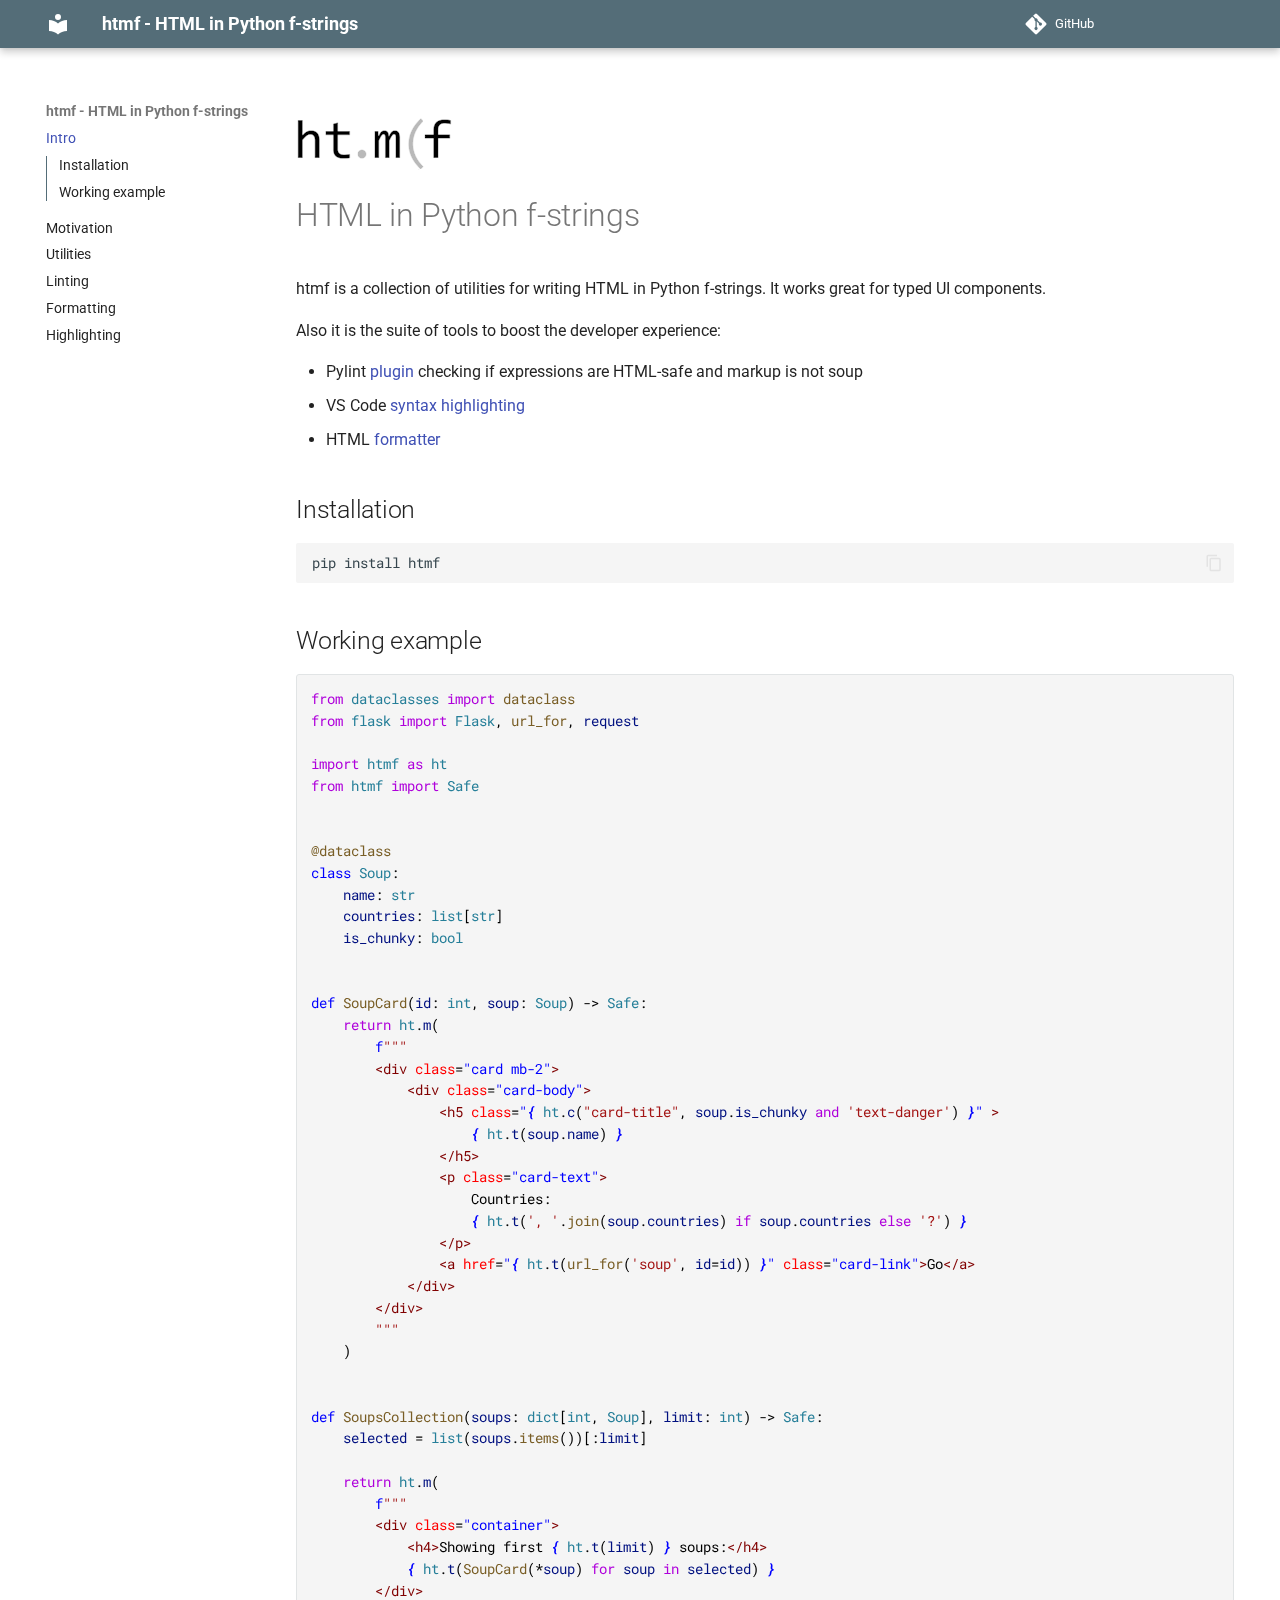
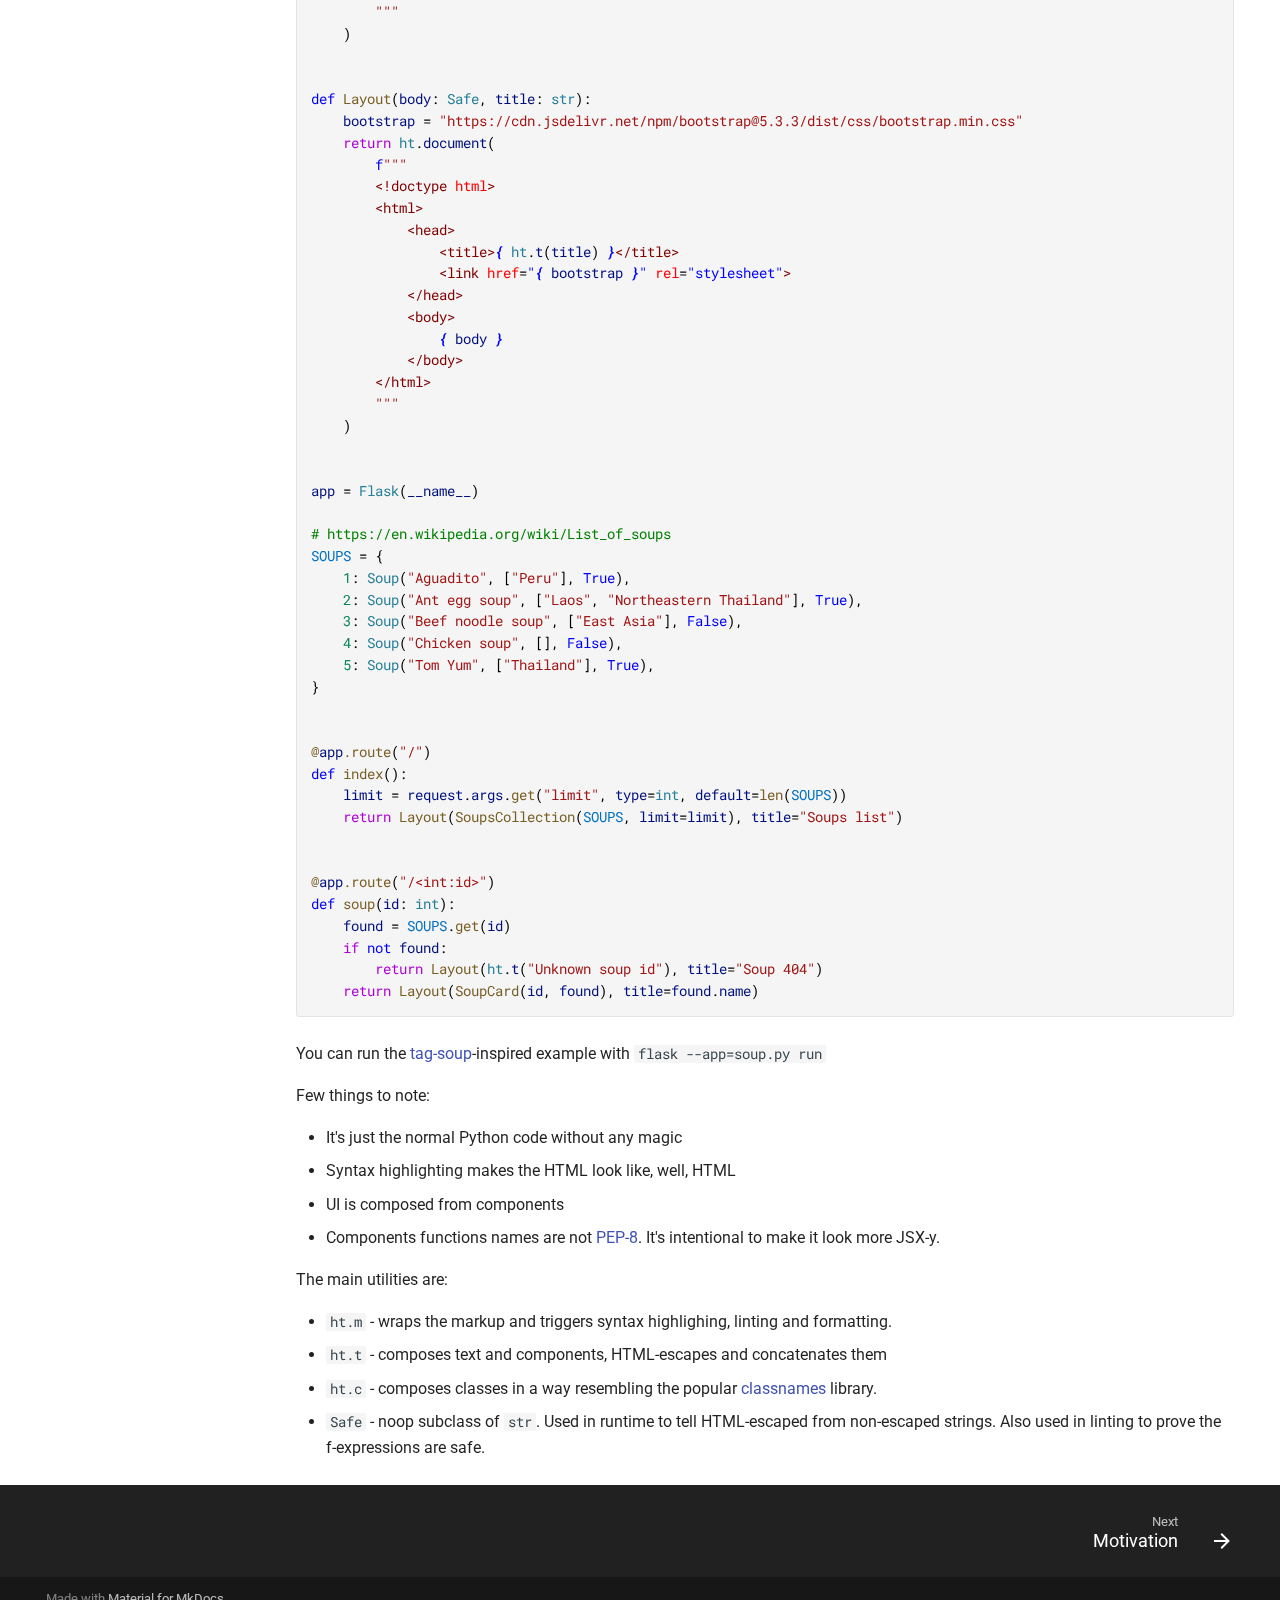
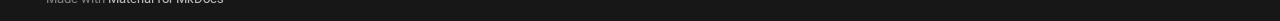
==== commit 9cab654a: "Deployed 7e5ba8b with MkDocs version: 1.6.0" ====
--- a/index.html
+++ b/index.html
@@ -531,6 +531,30 @@
       
         <footer class="md-footer">
   
+    
+      
+      <nav class="md-footer__inner md-grid" aria-label="Footer" >
+        
+        
+          
+          <a href="rant/" class="md-footer__link md-footer__link--next" aria-label="Next: Motivation">
+            <div class="md-footer__title">
+              <span class="md-footer__direction">
+                Next
+              </span>
+              <div class="md-ellipsis">
+                Motivation
+              </div>
+            </div>
+            <div class="md-footer__button md-icon">
+              
+              <svg xmlns="http://www.w3.org/2000/svg" viewBox="0 0 24 24"><path d="M4 11v2h12l-5.5 5.5 1.42 1.42L19.84 12l-7.92-7.92L10.5 5.5 16 11H4Z"/></svg>
+            </div>
+          </a>
+        
+      </nav>
+    
+  
   <div class="md-footer-meta md-typeset">
     <div class="md-footer-meta__inner md-grid">
       <div class="md-copyright">
@@ -553,7 +577,7 @@
     </div>
     
     
-    <script id="__config" type="application/json">{"base": ".", "features": ["toc.integrate"], "search": "assets/javascripts/workers/search.b8dbb3d2.min.js", "translations": {"clipboard.copied": "Copied to clipboard", "clipboard.copy": "Copy to clipboard", "search.result.more.one": "1 more on this page", "search.result.more.other": "# more on this page", "search.result.none": "No matching documents", "search.result.one": "1 matching document", "search.result.other": "# matching documents", "search.result.placeholder": "Type to start searching", "search.result.term.missing": "Missing", "select.version": "Select version"}}</script>
+    <script id="__config" type="application/json">{"base": ".", "features": ["toc.integrate", "navigation.footer"], "search": "assets/javascripts/workers/search.b8dbb3d2.min.js", "translations": {"clipboard.copied": "Copied to clipboard", "clipboard.copy": "Copy to clipboard", "search.result.more.one": "1 more on this page", "search.result.more.other": "# more on this page", "search.result.none": "No matching documents", "search.result.one": "1 matching document", "search.result.other": "# matching documents", "search.result.placeholder": "Type to start searching", "search.result.term.missing": "Missing", "select.version": "Select version"}}</script>
     
     
       <script src="assets/javascripts/bundle.fe8b6f2b.min.js"></script>
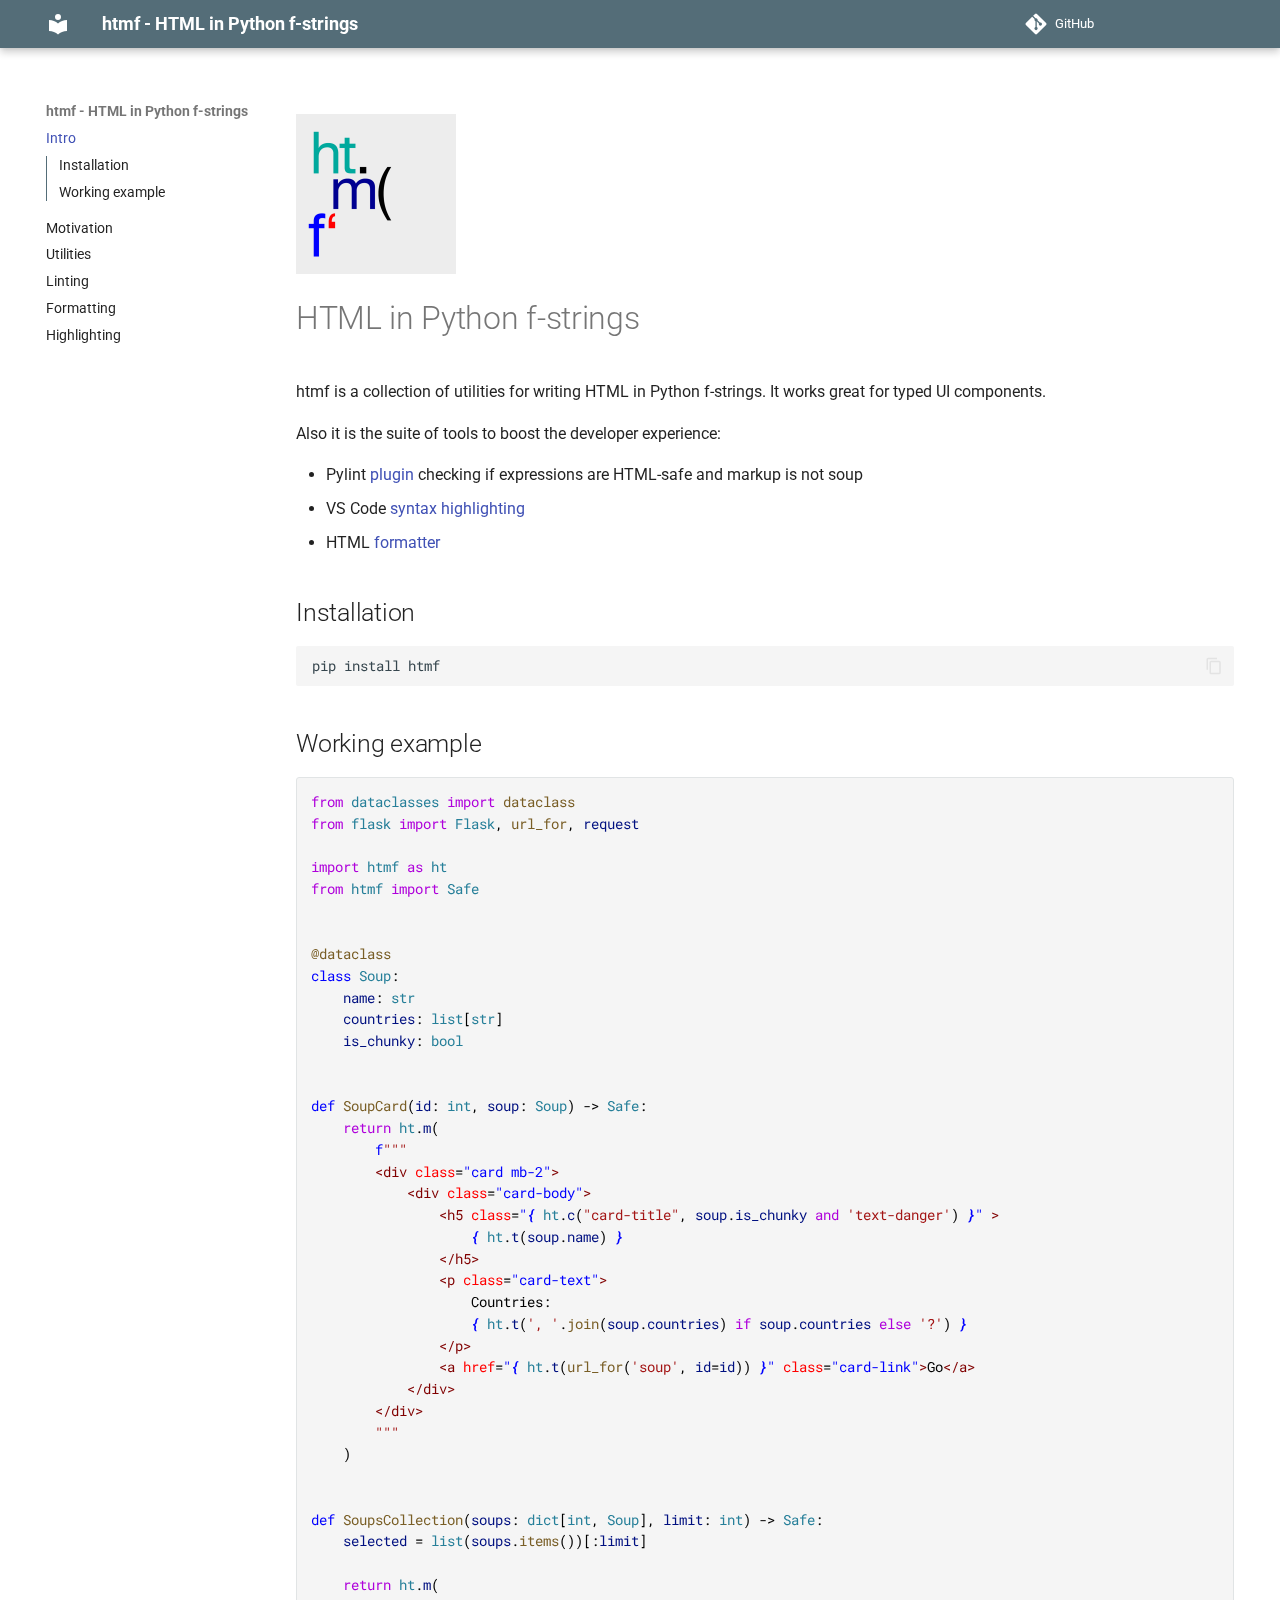
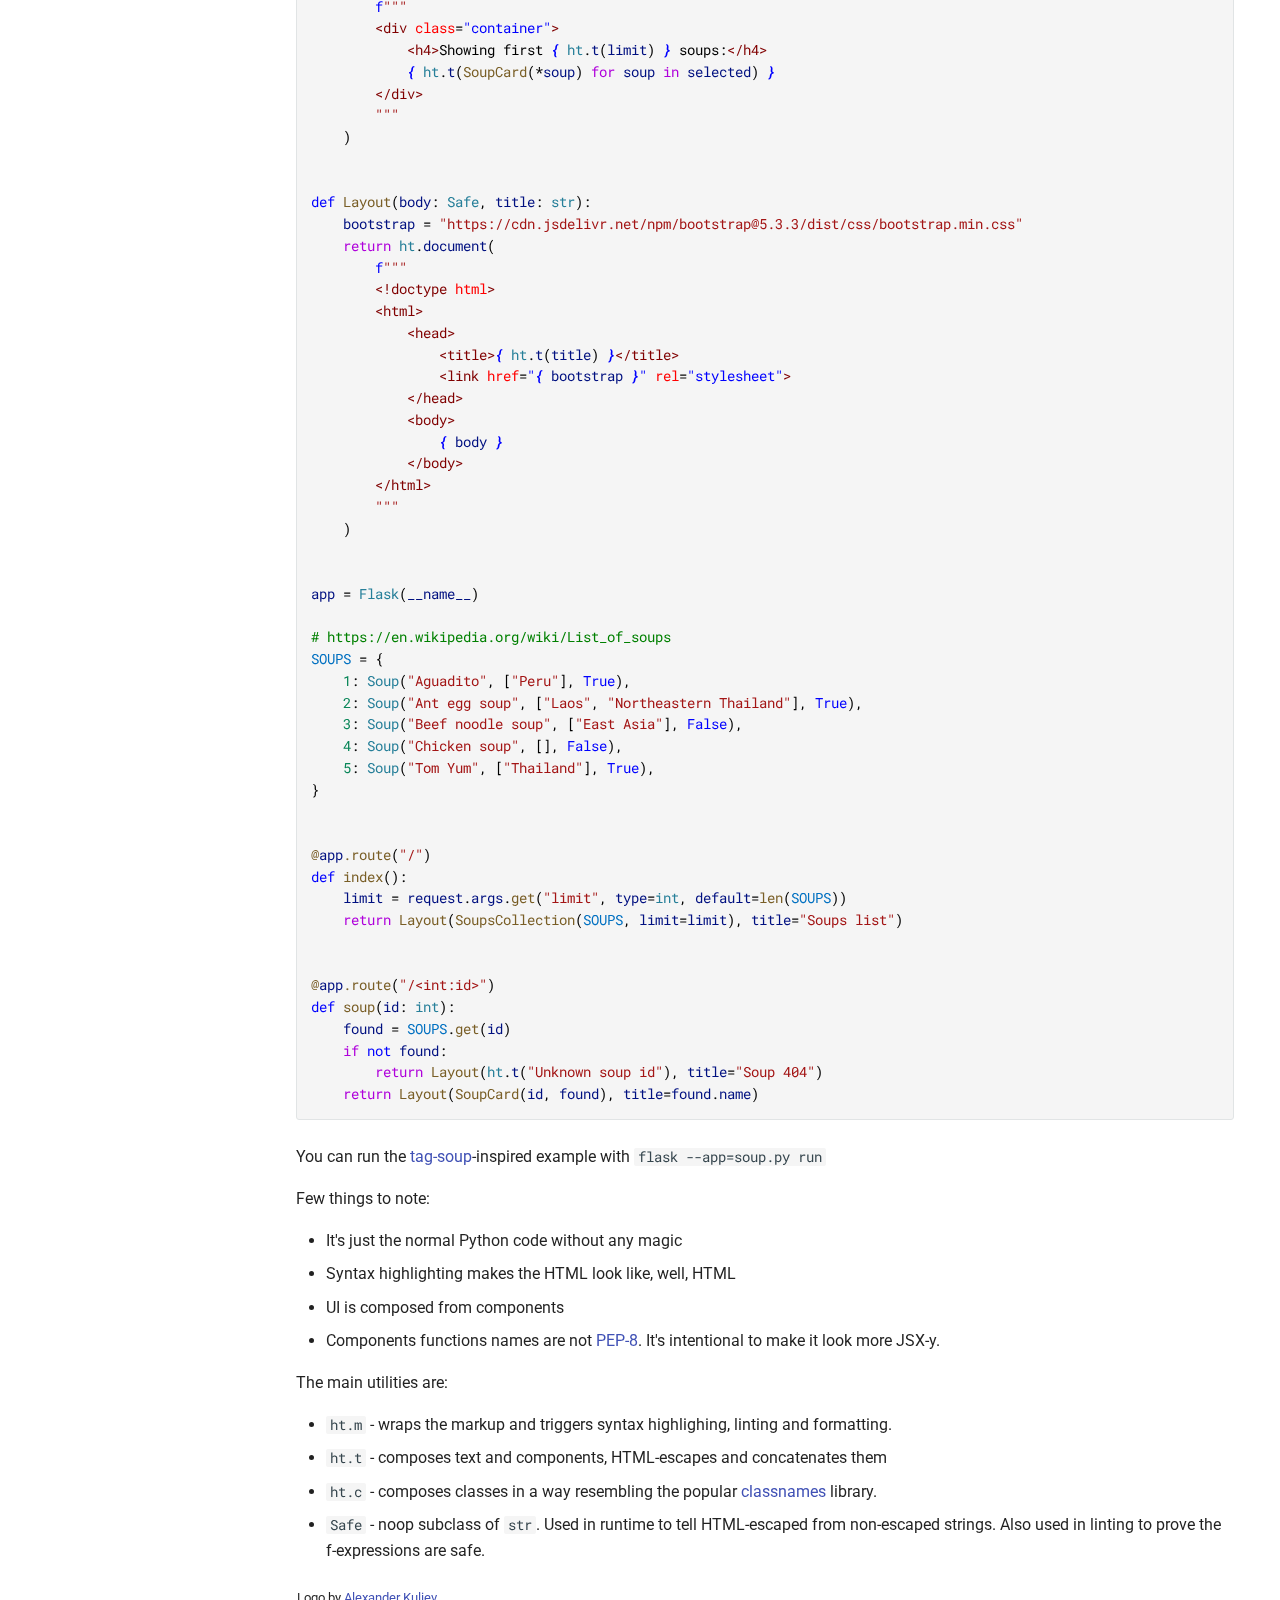
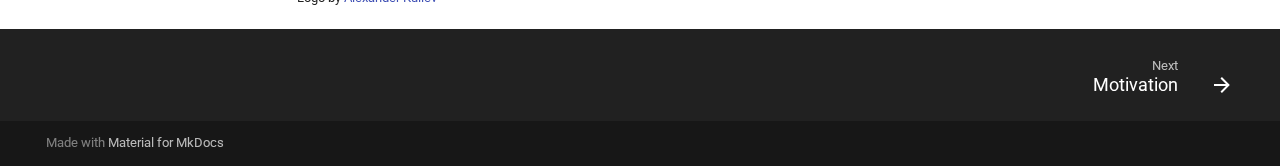
==== commit 02b5b4c4: "Deployed 63d278a with MkDocs version: 1.6.0" ====
--- a/index.html
+++ b/index.html
@@ -379,7 +379,7 @@
   
 
 
-<p><img alt="" src="logo_small.png" /></p>
+<p><img src="htmf_gray.png" width="160" height="160" /></p>
 <h1 id="html-in-python-f-strings">HTML in Python f-strings</h1>
 <p>htmf is a collection of utilities for writing HTML in Python f-strings. It works great for typed UI components.</p>
 <p>Also it is the suite of tools to boost the developer experience:</p>
@@ -499,14 +499,9 @@
 <li><code>ht.c</code> - composes classes in a way resembling the popular <a href="https://www.npmjs.com/package/classnames">classnames</a> library.</li>
 <li><code>Safe</code> - noop subclass of <code>str</code>. Used in runtime to tell HTML-escaped from non-escaped strings. Also used in linting to prove the f-expressions are safe.</li>
 </ul>
-<!--
-## What's next ?
-
-- Read the [motivation](rant.md) if you think the template languages are the best all-around solution
-- Learn the (minimal) [utilities API](api.md)
-- Setup VS Code [syntax highlighing](highlight.md)
-- Add the [linting](lint.md) to write HTML with the confidence
-- Use the [formatter](format.md) to format the HTML and make the git diffs less noisy -->
+<p><sub>
+Logo by <a href="http://alexanderkuliev.tilda.ws">Alexander Kuliev</a>
+</sub></p>
 
 
 
